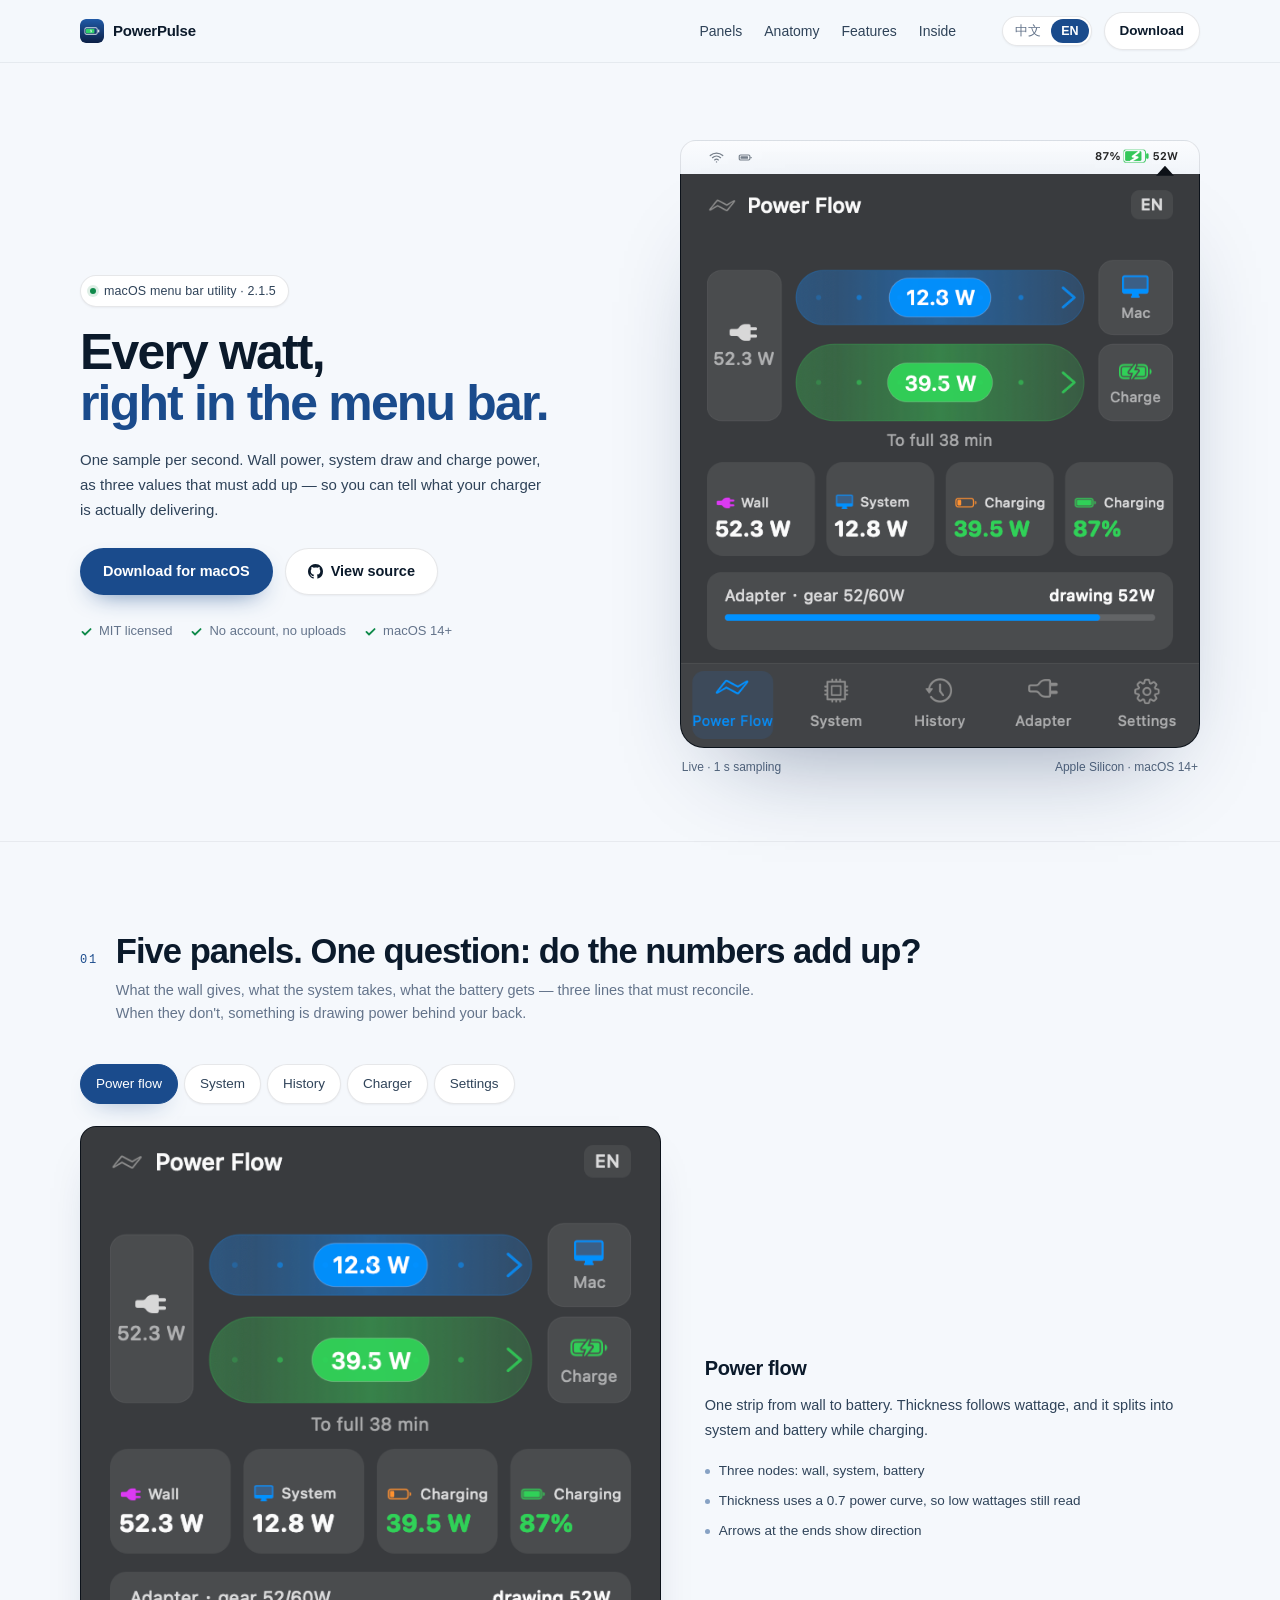
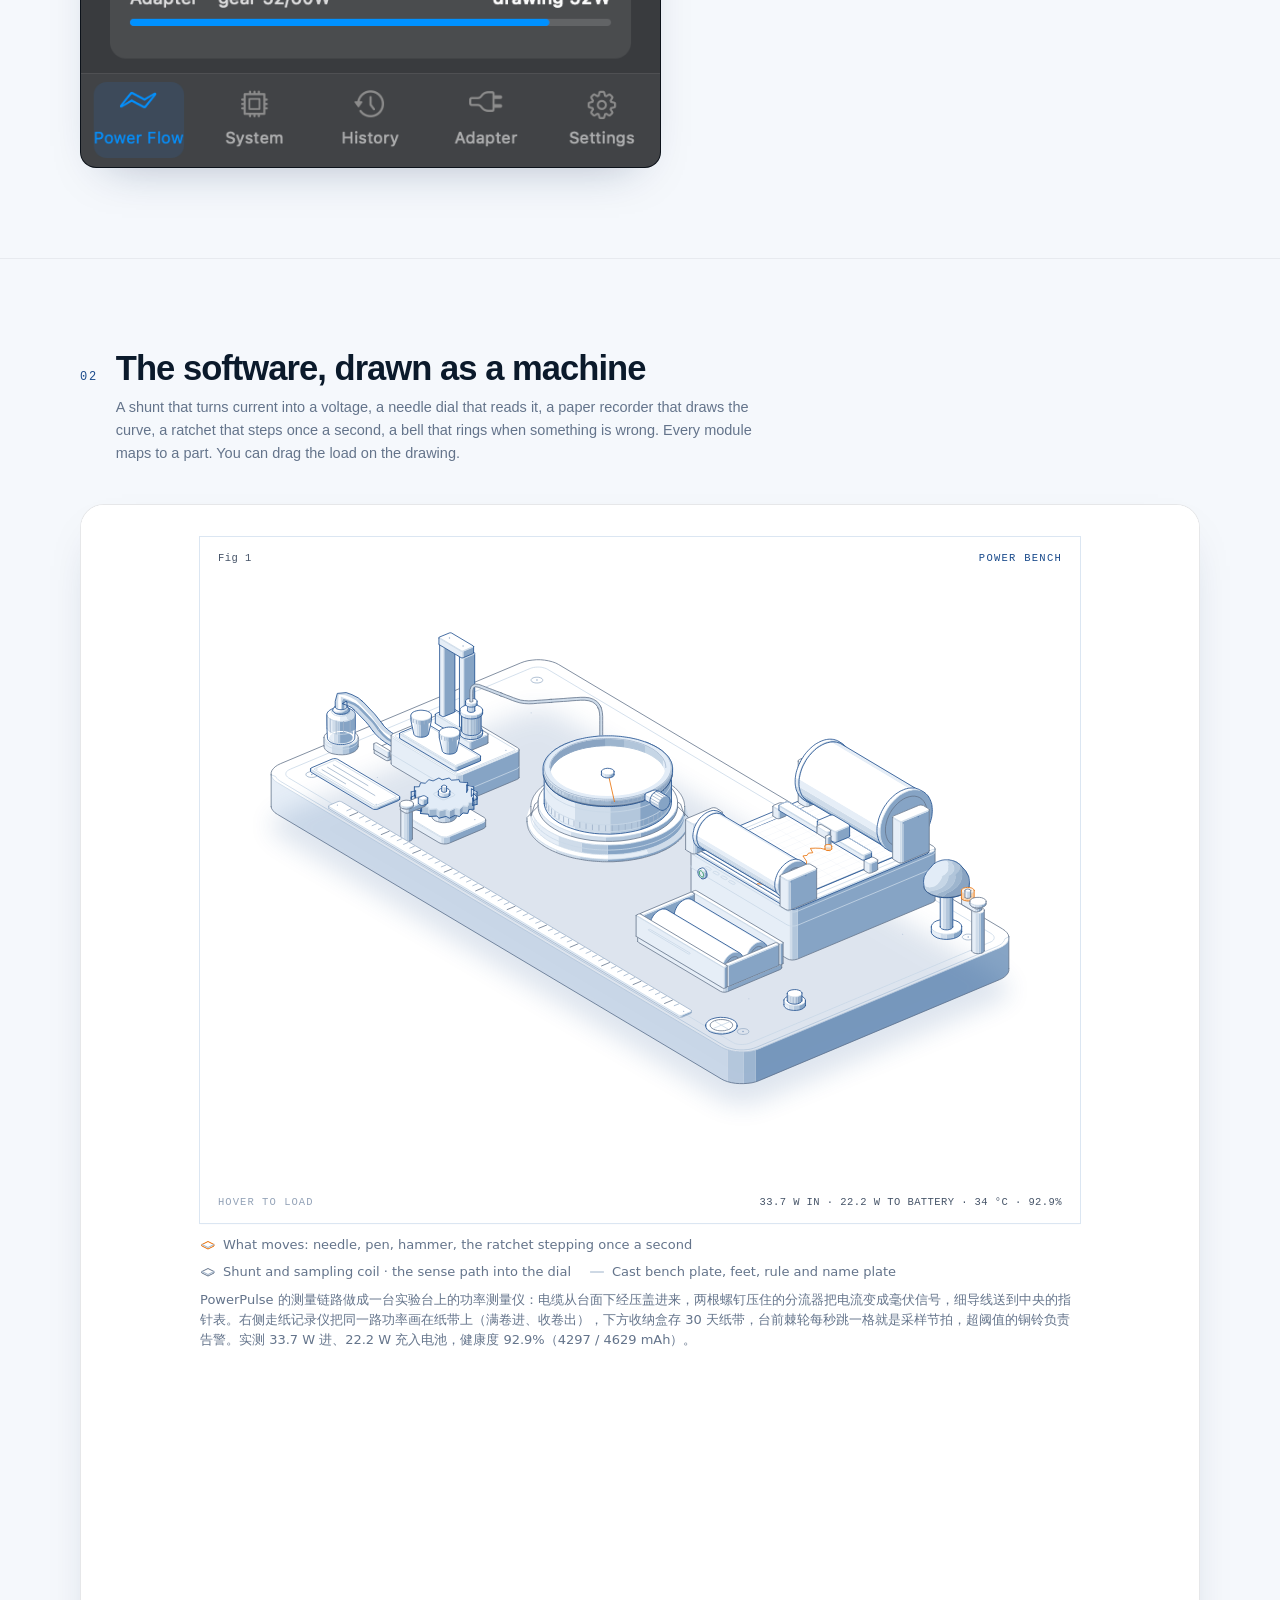
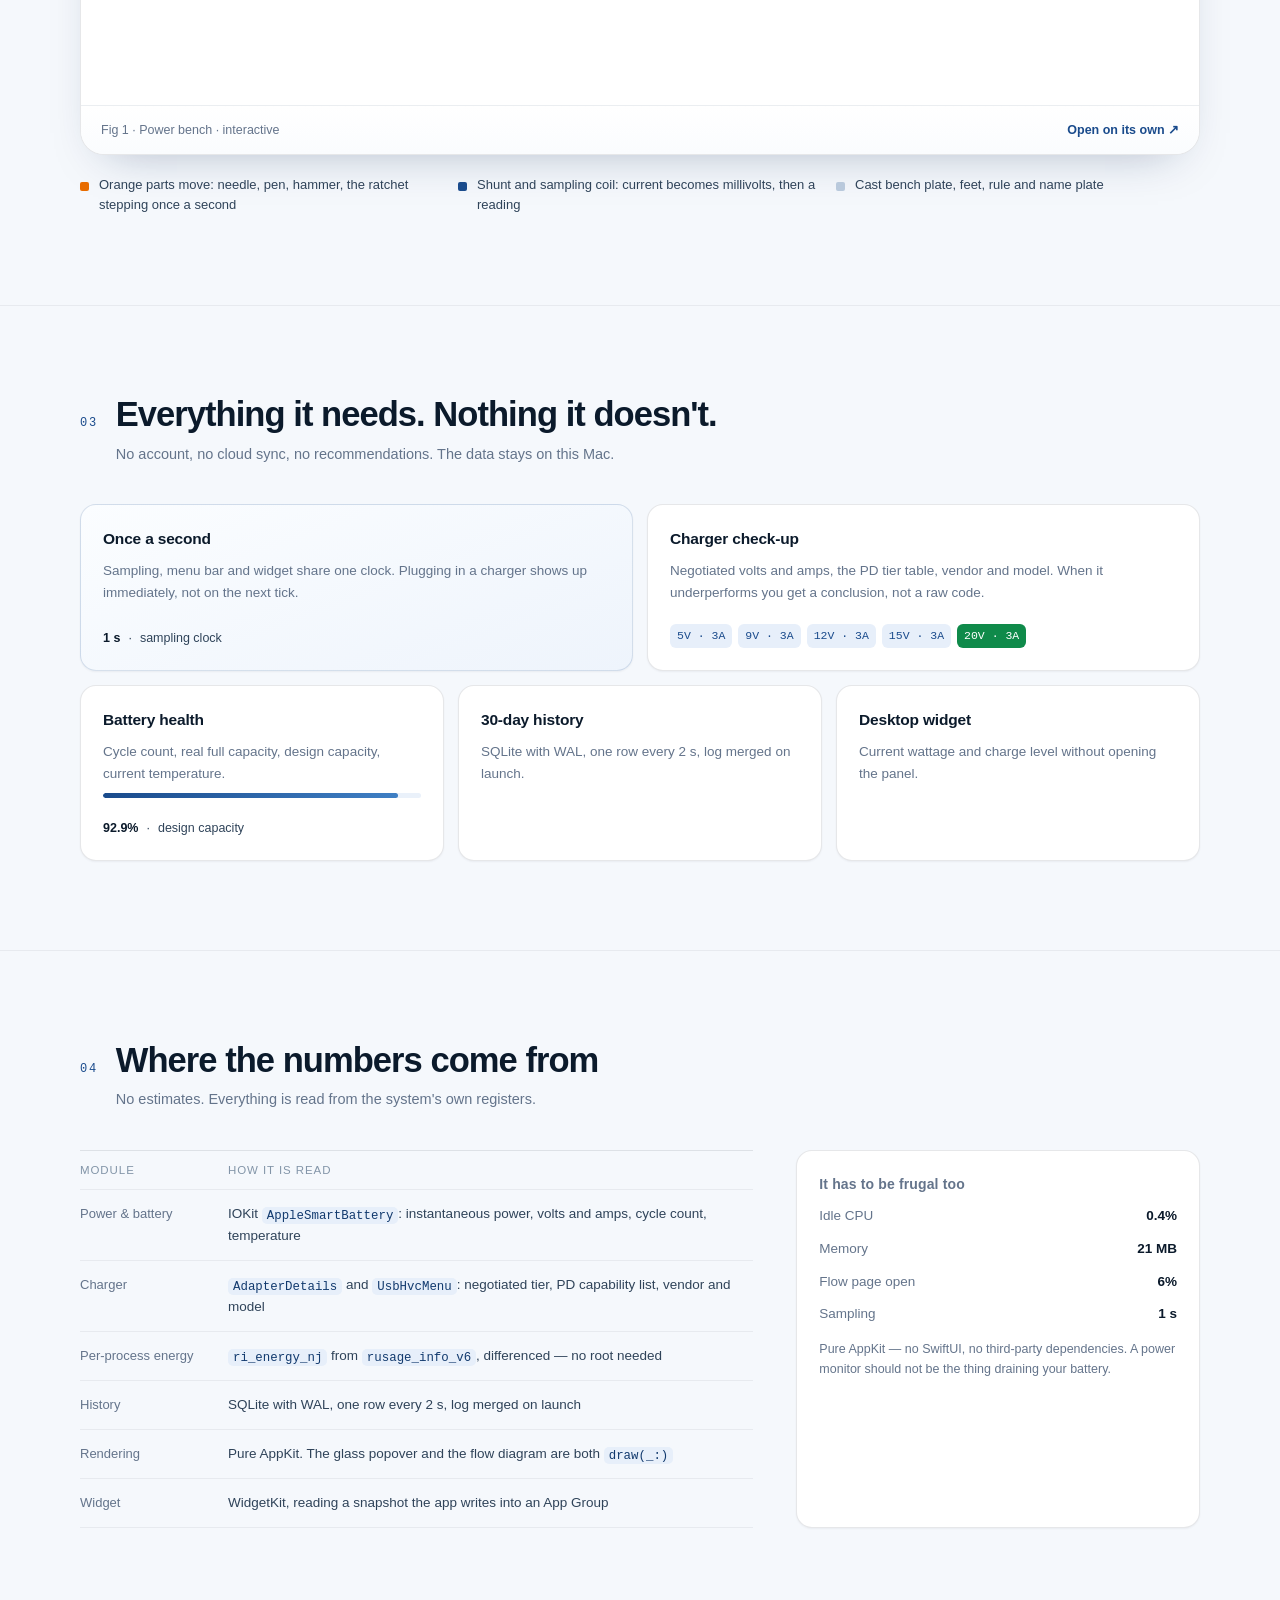
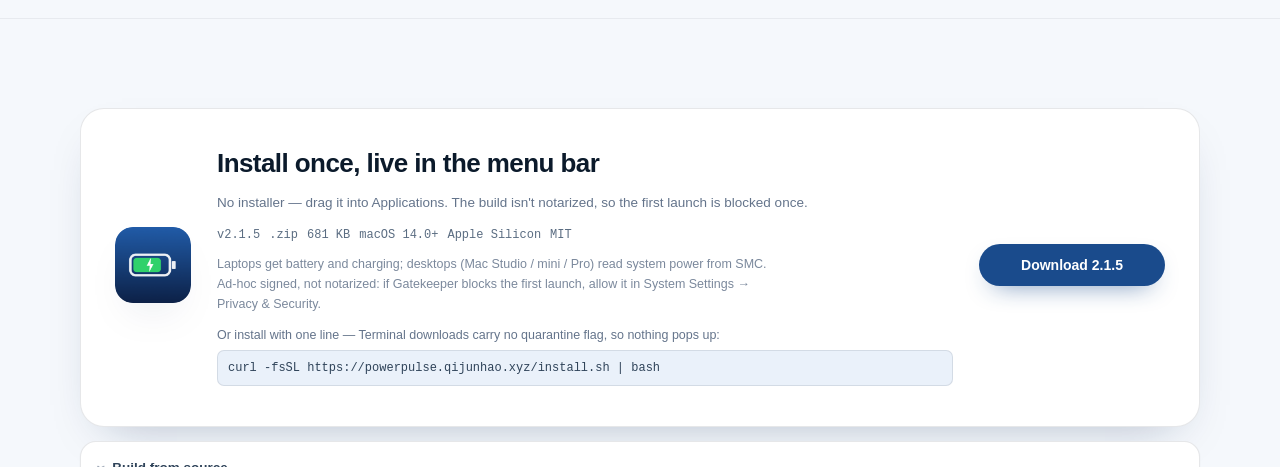
==== docs/en/index.html @ ae57d36d "fix(history): 累计充入把睡眠空档也积分了；曲线按真实时间放点 - currentSession/daily 的积分间隔没有上限：合盖一晚中间没采样，那几小时   照样按 40W 乘进去，" ====
<!DOCTYPE html>
<html lang="en">
<head>
<meta charset="utf-8">
<meta name="viewport" content="width=device-width,initial-scale=1">
<meta name="color-scheme" content="light">
<title>PowerPulse — macOS menu bar utility · 2.1.5</title>
<meta name="description" content="One sample per second. Wall power, system draw and charge power, as three values that must add up — so you can tell what your charger is actually delivering.">
<meta property="og:title" content="PowerPulse — macOS menu bar utility · 2.1.5">
<meta property="og:description" content="One sample per second. Wall power, system draw and charge power, as three values that must add up — so you can tell what your charger is actually delivering.">
<meta property="og:image" content="https://powerpulse.qijunhao.xyz/img/og.png">
<meta property="og:type" content="website">
<link rel="icon" href="../img/favicon.png" sizes="32x32">
<link rel="apple-touch-icon" href="../img/appicon.png">
<style>
*,*::before,*::after{box-sizing:border-box}
:root{
  --paper:#f5f8fc; --paper2:#eaf1fa; --surface:#fff;
  --ink:#0b1a2b; --ink2:#2f4359; --muted:#64748b;
  --blue:#1A4B8C; --blue-deep:#123a6e; --blue-soft:#e7effa;
  --orange:#E86C00; --green:#0f8a4a;
  --line:rgba(11,26,43,.10); --line-soft:rgba(11,26,43,.06);
  --shadow-s:0 1px 2px rgba(11,26,43,.05);
  --shadow-m:0 20px 46px -26px rgba(12,38,80,.34);
  --shadow-l:0 46px 96px -48px rgba(12,38,80,.46);
  --r-s:10px; --r-m:16px; --r-l:24px;
  --mono:ui-monospace,"SF Mono",SFMono-Regular,Menlo,monospace;
  --sans:-apple-system,BlinkMacSystemFont,"SF Pro Text","PingFang SC","Noto Sans SC","Helvetica Neue",Arial,sans-serif;
}
html{-webkit-text-size-adjust:100%}
body{
  margin:0;background:var(--paper);color:var(--ink);font-family:var(--sans);
  font-size:16px;line-height:1.6;-webkit-font-smoothing:antialiased;
  text-rendering:optimizeLegibility;
}
img{max-width:100%;display:block}
a{color:inherit;text-decoration:none}
::selection{background:#cfe0f5}
:focus-visible{outline:2px solid var(--blue);outline-offset:3px;border-radius:6px}
.skip{position:absolute;left:-9999px}
.skip:focus{left:18px;top:14px;z-index:90;background:#fff;padding:9px 15px;border-radius:var(--r-s);box-shadow:var(--shadow-m)}
.wrap{width:min(1120px,calc(100% - 44px));margin-inline:auto}

/* ---------- nav ---------- */
.nav{position:sticky;top:0;z-index:50;background:rgba(245,248,252,.82);
  backdrop-filter:saturate(180%) blur(14px);border-bottom:1px solid var(--line-soft)}
.nav-in{display:flex;align-items:center;gap:26px;height:62px}
.brand{display:flex;align-items:center;gap:9px;font-weight:650;letter-spacing:-.015em;font-size:15px}
.brand img{width:24px;height:24px;border-radius:6px}
.nav-links{display:flex;gap:22px;margin-left:auto;font-size:14px;color:var(--ink2)}
.nav-links a{position:relative;padding:4px 0;transition:color .16s ease}
.nav-links a:hover{color:var(--blue)}
.nav-links a::after{content:"";position:absolute;left:0;right:100%;bottom:0;height:1.5px;
  background:var(--blue);transition:right .22s cubic-bezier(.22,.7,.3,1)}
.nav-links a:hover::after{right:0}
.nav-actions{display:flex;align-items:center;gap:12px;margin-left:20px}
.lang{display:flex;align-items:center;border:1px solid var(--line);border-radius:999px;
  padding:2px;background:#fff;font-size:12.5px;box-shadow:var(--shadow-s)}
.lang a{padding:4px 10px;border-radius:999px;color:var(--muted);transition:.16s ease;line-height:1.3}
.lang a.on{background:var(--blue);color:#fff;font-weight:600}
.btn{display:inline-flex;align-items:center;gap:8px;border-radius:999px;font-weight:600;
  font-size:14px;padding:9px 18px;border:1px solid transparent;transition:transform .15s ease,box-shadow .18s ease,background .16s ease}
.btn:active{transform:translateY(1px)}
.btn-primary{background:var(--blue);color:#fff;box-shadow:0 10px 26px -14px rgba(26,75,140,.9)}
.btn-primary:hover{background:var(--blue-deep);box-shadow:0 16px 32px -16px rgba(26,75,140,.95)}
.btn-ghost{background:#fff;border-color:var(--line);color:var(--ink);box-shadow:var(--shadow-s)}
.btn-ghost:hover{border-color:rgba(26,75,140,.32);color:var(--blue)}

/* ---------- hero ---------- */
.hero{display:grid;grid-template-columns:minmax(0,1.04fr) minmax(0,1fr);
  gap:clamp(30px,4.6vw,64px);align-items:center;
  padding:clamp(44px,6vw,84px) 0 clamp(38px,5vw,66px)}
.eyebrow{display:inline-flex;align-items:center;gap:8px;font-size:12.5px;color:var(--ink2);
  background:#fff;border:1px solid var(--line);border-radius:999px;padding:5px 12px 5px 9px;
  box-shadow:var(--shadow-s);letter-spacing:.01em}
.dot{width:6px;height:6px;border-radius:50%;background:var(--green);box-shadow:0 0 0 3px rgba(15,138,74,.14)}
h1{margin:20px 0 0;font-size:clamp(38px,4.6vw,60px);line-height:1.02;letter-spacing:-.036em;
  font-weight:680;text-wrap:balance}
h1 em{font-style:normal;color:var(--blue)}
h1 .ln{display:block}
html[lang="zh-CN"] h1 .ln{white-space:nowrap}
html[lang=en] h1{font-size:clamp(32px,3.9vw,50px)}
.nav-dl{padding:7px 15px;font-size:13.5px}
.hero-sub{margin:18px 0 0;max-width:31em;color:var(--ink2);font-size:clamp(15px,1.15vw,16.5px);line-height:1.68}
.hero-cta{display:flex;gap:12px;margin-top:26px;flex-wrap:wrap}
.hero-cta .btn{padding:11px 22px;font-size:14.5px}
.chips{display:flex;gap:18px;margin-top:26px;flex-wrap:wrap;font-size:13px;color:var(--muted)}
.chips span{display:inline-flex;align-items:center;gap:6px}
.chips svg{width:13px;height:13px;color:var(--green);flex:none}

/* 右侧：菜单栏 + 弹窗 */
.visual{position:relative}
.menubar{display:flex;align-items:center;gap:14px;padding:0 14px;height:34px;
  background:linear-gradient(#fbfcfe,#f1f5fa);border:1px solid var(--line);
  border-radius:var(--r-m) var(--r-m) 0 0;border-bottom:0;color:rgba(11,26,43,.55);font-size:12.5px}
.menubar .apple{font-size:14px;color:rgba(11,26,43,.62)}
.menubar .spacer{margin-left:auto}
.menubar svg{width:15px;height:15px}
.menubar img{height:22px;width:auto}
.shot{position:relative;border:1px solid rgba(11,26,43,.16);border-top:0;border-radius:0 0 var(--r-l) var(--r-l);
  overflow:hidden;background:#0d1117;box-shadow:var(--shadow-l)}
.shot img{width:100%;height:auto}
.visual::after{content:"";position:absolute;top:26px;right:26px;width:18px;height:10px;
  background:#0d1117;clip-path:polygon(50% 0,100% 100%,0 100%);z-index:3;pointer-events:none}
.caption{margin:10px 2px 0;font-size:12px;color:#55677e;display:flex;justify-content:space-between}

/* ---------- section frame ---------- */
.sec{padding:clamp(52px,7vw,96px) 0;border-top:1px solid var(--line-soft)}
.sec-head{display:flex;align-items:baseline;gap:18px;margin-bottom:clamp(24px,3vw,40px)}
.num{font-family:var(--mono);font-size:12px;color:var(--blue);letter-spacing:.14em;padding-top:6px}
.sec-head h2{margin:0;font-size:clamp(25px,2.7vw,36px);line-height:1.14;letter-spacing:-.028em;
  font-weight:660;text-wrap:balance}
.sec-head p{margin:8px 0 0;color:var(--muted);font-size:14.5px;max-width:46em}

/* ---------- 面板切换（纯 CSS，无 JS） ---------- */
.tabs{position:relative}
.tabs input{position:absolute;opacity:0;pointer-events:none}
.tabs-bar{display:flex;gap:6px;flex-wrap:wrap;margin-bottom:22px}
.tabs-bar label{cursor:pointer;font-size:13.5px;color:var(--ink2);padding:8px 15px;border-radius:999px;
  border:1px solid var(--line);background:#fff;transition:.16s ease;user-select:none;box-shadow:var(--shadow-s)}
.tabs-bar label:hover{color:var(--blue);border-color:rgba(26,75,140,.3)}
.tab-p{display:none;grid-template-columns:minmax(0,1.08fr) minmax(0,.92fr);
  gap:clamp(24px,3.4vw,52px);align-items:center}
#p1:checked~.tabs-bar label[for=p1],#p2:checked~.tabs-bar label[for=p2],
#p3:checked~.tabs-bar label[for=p3],#p4:checked~.tabs-bar label[for=p4],
#p5:checked~.tabs-bar label[for=p5]{background:var(--blue);color:#fff;border-color:var(--blue);
  box-shadow:0 10px 24px -16px rgba(26,75,140,.9)}
#p1:checked~.tabs-body .tab-p[data-i="1"],#p2:checked~.tabs-body .tab-p[data-i="2"],
#p3:checked~.tabs-body .tab-p[data-i="3"],#p4:checked~.tabs-body .tab-p[data-i="4"],
#p5:checked~.tabs-body .tab-p[data-i="5"]{display:grid}
.tab-shot{margin:0;border-radius:var(--r-m);overflow:hidden;background:#0d1117;
  border:1px solid rgba(11,26,43,.14);box-shadow:var(--shadow-m)}
.tab-shot img{width:100%;height:auto}
.tab-copy h3{margin:0;font-size:20px;letter-spacing:-.02em;font-weight:640}
.tab-copy p{margin:9px 0 0;color:var(--ink2);font-size:14.5px;line-height:1.7}
.facts{list-style:none;margin:18px 0 0;padding:0;display:grid;gap:9px}
.facts li{display:flex;gap:9px;font-size:13.5px;color:var(--ink2);line-height:1.55}
.facts li::before{content:"";flex:none;width:5px;height:5px;margin-top:8px;border-radius:50%;background:var(--blue);opacity:.5}

/* ---------- 解剖图（嵌入） ---------- */
.anatomy{border:1px solid var(--line);border-radius:var(--r-l);background:#fff;
  box-shadow:var(--shadow-m);overflow:hidden}
.anatomy iframe{display:block;width:100%;height:880px;border:0;background:#fff}
.anatomy-foot{display:flex;justify-content:space-between;gap:20px;padding:14px 20px;
  border-top:1px solid var(--line-soft);font-size:12.5px;color:var(--muted);background:linear-gradient(#fff,#fafcfe)}
.anatomy-foot a{color:var(--blue);font-weight:600}
.keys{display:grid;grid-template-columns:repeat(3,minmax(0,1fr));gap:14px;margin-top:20px}
.key{display:flex;gap:10px;font-size:13px;color:var(--ink2);line-height:1.55}
.key i{flex:none;width:9px;height:9px;margin-top:7px;border-radius:2px}
.key i.k1{background:var(--orange)}
.key i.k2{background:var(--blue)}
.key i.k3{background:#b9c9dc}

/* ---------- bento ---------- */
.bento{display:grid;grid-template-columns:repeat(6,minmax(0,1fr));gap:14px}
.cell{background:#fff;border:1px solid var(--line);border-radius:var(--r-m);padding:22px;
  box-shadow:var(--shadow-s);display:flex;flex-direction:column;gap:8px}
.cell h3{margin:0;font-size:15.5px;font-weight:640;letter-spacing:-.012em}
.cell p{margin:0;color:var(--muted);font-size:13.5px;line-height:1.62}
.cell.w3{grid-column:span 3}
.cell.w2{grid-column:span 2}
.cell.tint{background:linear-gradient(160deg,#fbfdff,#eef4fc);border-color:rgba(26,75,140,.16)}
.pill-row{display:flex;gap:6px;flex-wrap:wrap;margin-top:auto;padding-top:12px}
.pill{font-family:var(--mono);font-size:11.5px;color:var(--blue);background:var(--blue-soft);
  border-radius:6px;padding:3px 7px}
.pill.now{background:var(--green);color:#fff}
.tick{display:flex;align-items:center;gap:8px;margin-top:auto;padding-top:12px;font-size:12.5px;color:var(--ink2)}
.tick b{font-weight:640;color:var(--ink)}
.bar{height:5px;border-radius:99px;background:var(--paper2);overflow:hidden;margin-top:auto}
.bar i{display:block;height:100%;width:92.9%;border-radius:99px;
  background:linear-gradient(90deg,var(--blue),#3f7fc4)}

/* ---------- 数据表 ---------- */
.specs{display:grid;grid-template-columns:minmax(0,1.25fr) minmax(0,.75fr);gap:clamp(24px,3.4vw,56px)}
.rows{margin:0;border-top:1px solid var(--line-soft)}
.rows div{display:grid;grid-template-columns:132px minmax(0,1fr);gap:16px;padding:13px 0;
  border-bottom:1px solid var(--line-soft);align-items:baseline}
.rows dt{margin:0;font-size:13px;color:var(--muted)}
.rows dd{margin:0;font-size:13.5px;color:var(--ink2);line-height:1.62}
code{font-family:var(--mono);font-size:.92em;background:var(--blue-soft);color:var(--blue-deep);
  padding:1.5px 5px;border-radius:5px}
.side{padding:22px;background:#fff;border:1px solid var(--line);border-radius:var(--r-m);box-shadow:var(--shadow-s)}
.side h3{margin:0 0 10px;font-size:14px;letter-spacing:.01em;color:var(--muted);font-weight:600}
.side dl{margin:0;display:grid;gap:11px}
.side dl div{display:flex;justify-content:space-between;gap:12px;font-size:13.5px}
.side dt{color:var(--muted)}
.side dd{margin:0;font-weight:620;font-variant-numeric:tabular-nums}
.side .note{margin:14px 0 0;font-size:12.5px;color:var(--muted);line-height:1.6}
.rows-wrap{border-top:1px solid var(--line)}
.rows-head{display:grid;grid-template-columns:132px minmax(0,1fr);gap:16px;padding:10px 0;
  font-size:11.5px;letter-spacing:.08em;text-transform:uppercase;color:#8395a8;
  border-bottom:1px solid var(--line-soft)}
.rows{border-top:0}
.build{margin-top:14px;background:#fff;border:1px solid var(--line);border-radius:var(--r-m);
  box-shadow:var(--shadow-s);overflow:hidden}
.build summary{cursor:pointer;padding:13px 18px;font-size:13.5px;font-weight:600;color:var(--ink2);
  list-style:none;display:flex;align-items:center;gap:8px}
.build summary::-webkit-details-marker{display:none}
.build summary::before{content:"›";font-size:16px;color:var(--muted);transition:transform .18s ease}
.build[open] summary::before{transform:rotate(90deg)}
.build summary:hover{color:var(--blue)}
.build pre{margin:0;border-radius:0;font-size:12px;padding:14px 18px}
pre{margin:14px 0 0;padding:14px 16px;background:#0d1522;color:#dbe7f5;border-radius:var(--r-s);
  overflow-x:auto;font-family:var(--mono);font-size:12px;line-height:1.75}
pre .u{color:#9fc2ea}
pre .c{color:#7f93ad}

/* ---------- 下载 ---------- */
.dl{display:grid;grid-template-columns:auto minmax(0,1fr) auto;gap:26px;align-items:center;
  padding:clamp(24px,3vw,34px) clamp(24px,3vw,34px) calc(clamp(24px,3vw,34px) + 6px);
  background:#fff;border:1px solid var(--line);border-radius:var(--r-l);
  box-shadow:var(--shadow-m)}
.dl img{width:76px;height:76px;border-radius:18px;box-shadow:var(--shadow-m)}
.dl h2{margin:0;font-size:clamp(20px,2.2vw,26px);letter-spacing:-.022em;font-weight:650}
.dl p{margin:7px 0 0;color:var(--muted);font-size:13.5px;line-height:1.6;max-width:44em}
.dl-note{margin-top:9px!important;font-size:12.5px!important;color:var(--muted);opacity:.85}
.dl-cmd{margin-top:11px;display:grid;gap:5px}
.dl-cmd span{font-size:12.5px;color:var(--muted)}
.dl-cmd code{font-family:ui-monospace,SFMono-Regular,Menlo,monospace;font-size:12px;line-height:1.55;
  color:var(--ink2);background:var(--paper2);border:1px solid var(--line);border-radius:7px;
  padding:8px 10px;overflow-wrap:anywhere;user-select:all}
.meta{display:flex;gap:9px;flex-wrap:wrap;margin-top:12px;font-size:12px;color:#5b6d82;font-family:var(--mono)}
.meta .sep{opacity:.45}
.dl-cta{min-width:0}
.dl-cta{display:flex;flex-direction:column;gap:9px;min-width:186px}
.dl-cta .btn{justify-content:center}

/* ---------- footer ---------- */
.foot{border-top:1px solid var(--line-soft);padding:26px 0 40px;color:var(--muted);font-size:12.5px}
.foot-in{display:flex;align-items:center;gap:16px;flex-wrap:wrap}
.foot-in .brand{font-size:13.5px;color:var(--ink2)}
.foot-links{display:flex;gap:18px;margin-left:auto}
.foot-links a:hover{color:var(--blue)}

/* ---------- 响应式 ---------- */
@media (max-width:900px){
  .hero{grid-template-columns:minmax(0,1fr);gap:34px;padding-top:36px}
  .tab-p{grid-template-columns:minmax(0,1fr);gap:20px}
  .specs{grid-template-columns:minmax(0,1fr)}
  .keys{grid-template-columns:minmax(0,1fr)}
  .cell.w3,.cell.w2{grid-column:span 6}
  .dl{grid-template-columns:auto minmax(0,1fr);gap:18px}
  .dl-cta{grid-column:1/-1;flex-direction:row}
  .dl-cta .btn{flex:1}
  .nav-links{display:none}
  .anatomy iframe{height:760px}
}
@media (max-width:560px){
  .wrap{width:calc(100% - 32px)}
  h1{font-size:clamp(32px,8.4vw,40px)}
  .hero-sub{font-size:15px}
  .tabs-bar{flex-wrap:nowrap;overflow-x:auto;padding-bottom:4px;-webkit-overflow-scrolling:touch;
    scrollbar-width:none;mask-image:linear-gradient(90deg,#000 88%,transparent)}
  .tabs-bar::-webkit-scrollbar{display:none}
  .tabs-bar label{flex:none}
  .rows div{grid-template-columns:minmax(0,1fr);gap:3px}
  .anatomy iframe{height:720px}
  .anatomy-foot{flex-direction:column;gap:6px}
  .dl{grid-template-columns:minmax(0,1fr);text-align:left}
  .dl img{width:60px;height:60px}
  .dl-cta{flex-direction:column}
}
@media (prefers-reduced-motion:reduce){*{animation:none!important;transition:none!important}}
@keyframes rise{from{transform:translateY(10px)}to{transform:none}}
.hero>*{animation:rise .7s cubic-bezier(.22,.7,.3,1) both}
.hero.visual-arm{animation-delay:.08s}
</style>
</head>
<body>
<a class="skip" href="#panels">Skip to content</a>

<nav class="nav"><div class="wrap nav-in">
  <a class="brand" href="../index.html"><img src="../img/appicon.png" alt="">PowerPulse</a>
  <div class="nav-links"><a href="#panels">Panels</a><a href="#anatomy">Anatomy</a><a href="#features">Features</a><a href="#specs">Inside</a></div>
  <div class="nav-actions">
    <div class="lang"><a class="" href="../index.html">中文</a><a class="on" href="../en/index.html">EN</a></div>
    <a class="btn btn-ghost nav-dl" href="https://github.com/777cola/PowerPulse/releases/latest">Download</a>
  </div>
</div></nav>

<header class="wrap hero">
  <div>
    <span class="eyebrow"><i class="dot"></i>macOS menu bar utility · 2.1.5</span>
    <h1><span class="ln">Every watt,</span><span class="ln"><em>right in the menu bar.</em></span></h1>
    <p class="hero-sub">One sample per second. Wall power, system draw and charge power, as three values that must add up — so you can tell what your charger is actually delivering.</p>
    <div class="hero-cta">
      <a class="btn btn-primary" href="https://github.com/777cola/PowerPulse/releases/latest">Download for macOS</a>
      <a class="btn btn-ghost" href="https://github.com/777cola/PowerPulse">
        <svg width="15" height="15" viewBox="0 0 16 16" fill="currentColor"><path d="M8 0C3.58 0 0 3.58 0 8c0 3.54 2.29 6.53 5.47 7.59.4.07.55-.17.55-.38 0-.19-.01-.82-.01-1.49-2.01.37-2.53-.49-2.69-.94-.09-.23-.48-.94-.82-1.13-.28-.15-.68-.52-.01-.53.63-.01 1.08.58 1.23.82.72 1.21 1.87.87 2.33.66.07-.52.28-.87.51-1.07-1.78-.2-3.64-.89-3.64-3.95 0-.87.31-1.59.82-2.15-.08-.2-.36-1.02.08-2.12 0 0 .67-.21 2.2.82a7.4 7.4 0 0 1 2-.27c.68 0 1.36.09 2 .27 1.53-1.04 2.2-.82 2.2-.82.44 1.1.16 1.92.08 2.12.51.56.82 1.27.82 2.15 0 3.07-1.87 3.75-3.65 3.95.29.25.54.73.54 1.48 0 1.07-.01 1.93-.01 2.2 0 .21.15.46.55.38A8.01 8.01 0 0 0 16 8c0-4.42-3.58-8-8-8Z"/></svg>
        View source</a>
    </div>
    <div class="chips"><span><svg viewBox="0 0 16 16" fill="none" stroke="currentColor" stroke-width="2.2" stroke-linecap="round" stroke-linejoin="round"><path d="M3 8.5l3.2 3.2L13 5"/></svg>MIT licensed</span><span><svg viewBox="0 0 16 16" fill="none" stroke="currentColor" stroke-width="2.2" stroke-linecap="round" stroke-linejoin="round"><path d="M3 8.5l3.2 3.2L13 5"/></svg>No account, no uploads</span><span><svg viewBox="0 0 16 16" fill="none" stroke="currentColor" stroke-width="2.2" stroke-linecap="round" stroke-linejoin="round"><path d="M3 8.5l3.2 3.2L13 5"/></svg>macOS 14+</span></div>
  </div>
  <div class="visual">
    <div class="menubar">
      <span class="apple"></span>
      <svg viewBox="0 0 24 24" fill="none" stroke="currentColor" stroke-width="2" stroke-linecap="round"><path d="M2 8.8a15 15 0 0 1 20 0"/><path d="M5.5 12.3a10 10 0 0 1 13 0"/><path d="M9 15.8a5 5 0 0 1 6 0"/><circle cx="12" cy="19" r="1.1" fill="currentColor" stroke="none"/></svg>
      <svg viewBox="0 0 24 24" fill="none" stroke="currentColor" stroke-width="1.8"><rect x="2" y="8" width="17" height="8" rx="2"/><path d="M21 11v2"/><rect x="4" y="10" width="12" height="4" rx="1" fill="currentColor" stroke="none"/></svg>
      <span class="spacer"></span>
      <img src="../img/statusitem.png" alt="PowerPulse menu bar item">
    </div>
    <div class="shot"><img src="../img/panel-flow-en.png" alt="PowerPulse power flow panel" width="640" height="932"></div>
    <div class="caption"><span>Live · 1 s sampling</span><span>Apple Silicon · macOS 14+</span></div>
  </div>
</header>

<main>
<section class="sec" id="panels"><div class="wrap">
  <div class="sec-head"><span class="num">01</span><div><h2>Five panels. One question: do the numbers add up?</h2><p>What the wall gives, what the system takes, what the battery gets — three lines that must reconcile. When they don't, something is drawing power behind your back.</p></div></div>
  <div class="tabs"><input type="radio" name="panel" id="p1" checked><input type="radio" name="panel" id="p2"><input type="radio" name="panel" id="p3"><input type="radio" name="panel" id="p4"><input type="radio" name="panel" id="p5">
    <div class="tabs-bar"><label for="p1">Power flow</label><label for="p2">System</label><label for="p3">History</label><label for="p4">Charger</label><label for="p5">Settings</label></div>
    <div class="tabs-body">
        <article class="tab-p" data-i="1">
          <figure class="tab-shot"><img src="../img/panel-flow-en.png" width="640" height="932"
            alt="Power flow" loading="eager"></figure>
          <div class="tab-copy">
            <h3>Power flow</h3>
            <p>One strip from wall to battery. Thickness follows wattage, and it splits into system and battery while charging.</p>
            <ul class="facts"><li>Three nodes: wall, system, battery</li><li>Thickness uses a 0.7 power curve, so low wattages still read</li><li>Arrows at the ends show direction</li></ul>
          </div>
        </article>
        <article class="tab-p" data-i="2">
          <figure class="tab-shot"><img src="../img/panel-monitor-en.png" width="640" height="932"
            alt="System" loading="lazy"></figure>
          <div class="tab-copy">
            <h3>System</h3>
            <p>CPU, GPU and memory load, plus a process list ranked by energy.</p>
            <ul class="facts"><li>Live curves for CPU, GPU and memory</li><li>Process ranking reads rusage_info_v6 — no root</li><li>Energy shown in watts, by differencing</li></ul>
          </div>
        </article>
        <article class="tab-p" data-i="3">
          <figure class="tab-shot"><img src="../img/panel-history-en.png" width="640" height="932"
            alt="History" loading="lazy"></figure>
          <div class="tab-copy">
            <h3>History</h3>
            <p>How many Wh went in last time, how much each day this week, one CSV export.</p>
            <ul class="facts"><li>SQLite on disk, survives midnight</li><li>The last session is kept after the cable is pulled</li><li>A failed export says why — it never fakes success</li></ul>
          </div>
        </article>
        <article class="tab-p" data-i="4">
          <figure class="tab-shot"><img src="../img/panel-adapter-en.png" width="640" height="932"
            alt="Charger" loading="lazy"></figure>
          <div class="tab-copy">
            <h3>Charger</h3>
            <p>Negotiated volts and amps, which PD tiers it offers, and why it isn't running full.</p>
            <ul class="facts"><li>Vendor and model (not every charger reports them)</li><li>The PD table marks the tier in use</li><li>When it underperforms you get a reason: trickle, thermal, or cable</li></ul>
          </div>
        </article>
        <article class="tab-p" data-i="5">
          <figure class="tab-shot"><img src="../img/panel-settings-en.png" width="640" height="932"
            alt="Settings" loading="lazy"></figure>
          <div class="tab-copy">
            <h3>Settings</h3>
            <p>Sample interval, history retention, alert thresholds, menu bar content and language.</p>
            <ul class="facts"><li>Menu bar can show icon, percentage and wattage</li><li>Four alert types: low, full, hot, slow</li><li>简体 / 繁體 / English</li></ul>
          </div>
        </article></div>
  </div>
</div></section>

<section class="sec" id="anatomy"><div class="wrap">
  <div class="sec-head"><span class="num">02</span><div><h2>The software, drawn as a machine</h2><p>A shunt that turns current into a voltage, a needle dial that reads it, a paper recorder that draws the curve, a ratchet that steps once a second, a bell that rings when something is wrong. Every module maps to a part. You can drag the load on the drawing.</p></div></div>
  <div class="anatomy">
    <iframe id="pb" src="../assets/powerbench.html?embed=1" title="PowerPulse anatomy" loading="lazy" height="880" scrolling="no"></iframe>
    <div class="anatomy-foot"><span>Fig 1 · Power bench · interactive</span><a href="../assets/powerbench.html">Open on its own ↗</a></div>
  </div>
  <div class="keys"><div class="key"><i class="k1"></i><span>Orange parts move: needle, pen, hammer, the ratchet stepping once a second</span></div><div class="key"><i class="k2"></i><span>Shunt and sampling coil: current becomes millivolts, then a reading</span></div><div class="key"><i class="k3"></i><span>Cast bench plate, feet, rule and name plate</span></div></div>
</div></section>

<section class="sec" id="features"><div class="wrap">
  <div class="sec-head"><span class="num">03</span><div><h2>Everything it needs. Nothing it doesn't.</h2><p>No account, no cloud sync, no recommendations. The data stays on this Mac.</p></div></div>
  <div class="bento"><div class="cell w3 tint"><h3>Once a second</h3><p>Sampling, menu bar and widget share one clock. Plugging in a charger shows up immediately, not on the next tick.</p><div class="tick"><b>1 s</b><span>·</span><span>sampling clock</span></div></div><div class="cell w3"><h3>Charger check-up</h3><p>Negotiated volts and amps, the PD tier table, vendor and model. When it underperforms you get a conclusion, not a raw code.</p><div class="pill-row"><span class="pill">5V · 3A</span><span class="pill">9V · 3A</span><span class="pill">12V · 3A</span><span class="pill">15V · 3A</span><span class="pill now">20V · 3A</span></div></div><div class="cell w2"><h3>Battery health</h3><p>Cycle count, real full capacity, design capacity, current temperature.</p><div class="bar"><i></i></div><div class="tick"><b>92.9%</b><span>·</span><span>design capacity</span></div></div><div class="cell w2"><h3>30-day history</h3><p>SQLite with WAL, one row every 2 s, log merged on launch.</p></div><div class="cell w2"><h3>Desktop widget</h3><p>Current wattage and charge level without opening the panel.</p></div></div>
</div></section>

<section class="sec" id="specs"><div class="wrap">
  <div class="sec-head"><span class="num">04</span><div><h2>Where the numbers come from</h2><p>No estimates. Everything is read from the system's own registers.</p></div></div>
  <div class="specs">
    <div class="rows-wrap"><div class="rows-head"><span>Module</span><span>How it is read</span></div><dl class="rows"><div><dt>Power & battery</dt><dd>IOKit <code>AppleSmartBattery</code>: instantaneous power, volts and amps, cycle count, temperature</dd></div><div><dt>Charger</dt><dd><code>AdapterDetails</code> and <code>UsbHvcMenu</code>: negotiated tier, PD capability list, vendor and model</dd></div><div><dt>Per-process energy</dt><dd><code>ri_energy_nj</code> from <code>rusage_info_v6</code>, differenced — no root needed</dd></div><div><dt>History</dt><dd>SQLite with WAL, one row every 2 s, log merged on launch</dd></div><div><dt>Rendering</dt><dd>Pure AppKit. The glass popover and the flow diagram are both <code>draw(_:)</code></dd></div><div><dt>Widget</dt><dd>WidgetKit, reading a snapshot the app writes into an App Group</dd></div></dl></div>
    <div class="side">
      <h3>It has to be frugal too</h3>
      <dl><div><dt>Idle CPU</dt><dd>0.4%</dd></div><div><dt>Memory</dt><dd>21 MB</dd></div><div><dt>Flow page open</dt><dd>6%</dd></div><div><dt>Sampling</dt><dd>1 s</dd></div></dl>
      <p class="note">Pure AppKit — no SwiftUI, no third-party dependencies. A power monitor should not be the thing draining your battery.</p>
    </div>
  </div>
</div></section>

<section class="sec" id="download"><div class="wrap">
  <div class="dl">
    <img src="../img/appicon.png" alt="PowerPulse icon">
    <div><h2>Install once, live in the menu bar</h2><p>No installer — drag it into Applications. The build isn't notarized, so the first launch is blocked once.</p><div class="meta"><span>v2.1.5</span><span>.zip</span><span>681 KB</span><span>macOS 14.0+</span><span>Apple Silicon</span><span>MIT</span></div><p class="dl-note">Laptops get battery and charging; desktops (Mac Studio / mini / Pro) read system power from SMC.<br>Ad-hoc signed, not notarized: if Gatekeeper blocks the first launch, allow it in System Settings → Privacy & Security.</p>
      <div class="dl-cmd"><span>Or install with one line — Terminal downloads carry no quarantine flag, so nothing pops up:</span><code>curl -fsSL https://powerpulse.qijunhao.xyz/install.sh | bash</code></div></div>
    <div class="dl-cta">
      <a class="btn btn-primary" href="https://github.com/777cola/PowerPulse/releases/latest">Download 2.1.5</a>
    </div>
  </div>
  <details class="build" id="build" open>
    <summary>Build from source</summary>
    <pre><span class="c"># needs macOS 14+ and the command line tools</span>
git clone https://github.com/777cola/PowerPulse.git
cd PowerPulse &amp;&amp; ./build_app.sh
<span class="c"># produces PowerPulse.app and the widget</span></pre>
  </details>
</div></section>
</main>

<footer class="foot"><div class="wrap foot-in">
  <a class="brand" href="../index.html"><img src="../img/appicon.png" alt="">PowerPulse</a>
  <span>© 2026 AutumnPants · PowerPulse</span>
  <div class="foot-links"><a href="https://github.com/777cola/PowerPulse">GitHub</a><a href="https://github.com/777cola/PowerPulse/issues">Issues</a><a href="https://github.com/777cola/PowerPulse/blob/main/LICENSE">MIT</a></div>
</div></footer>

<script>
(function(){
  var f=document.getElementById('pb');
  addEventListener('message',function(e){
    if(!e.data||e.data.type!=='pb-height')return;
    var h=Math.max(420,Math.min(1200,Math.round(e.data.h)+2));
    if(Math.abs(f.getBoundingClientRect().height-h)>3)f.style.height=h+'px';
  });
})();
</script>
</body>
</html>
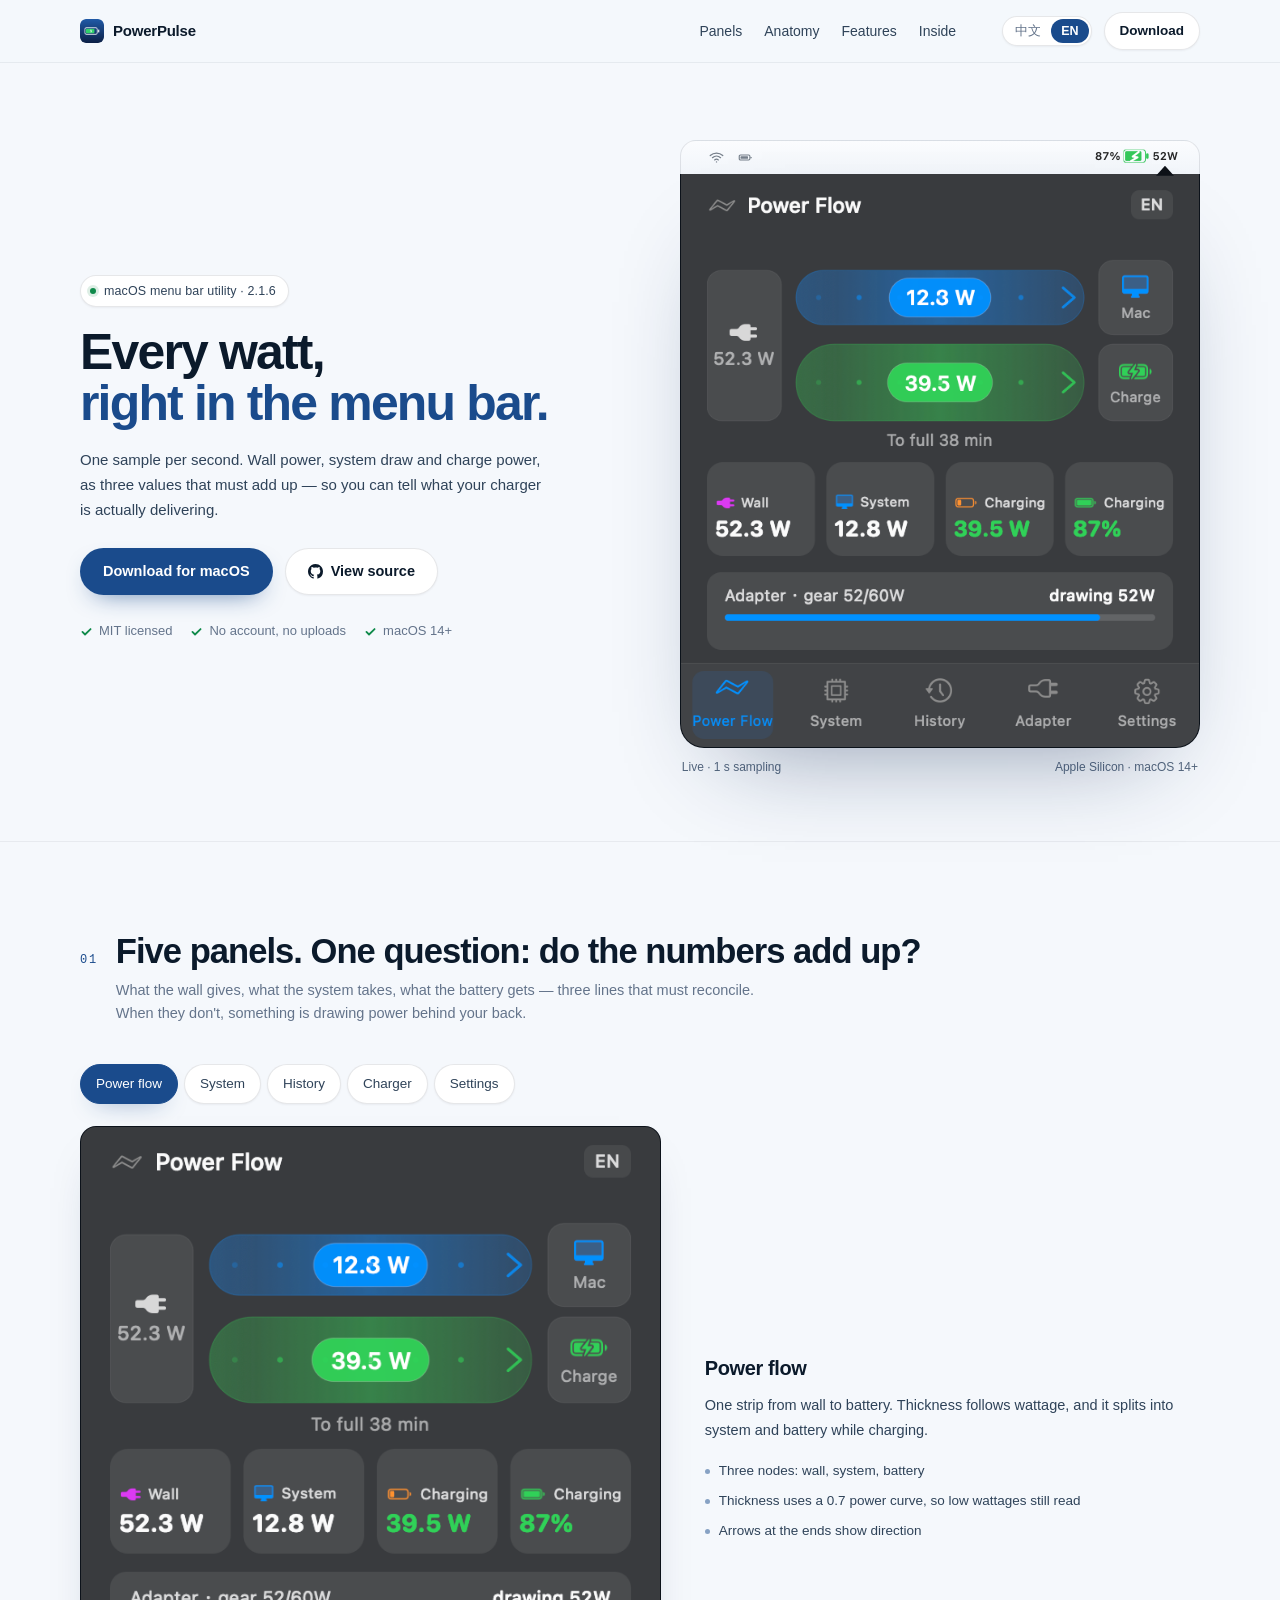
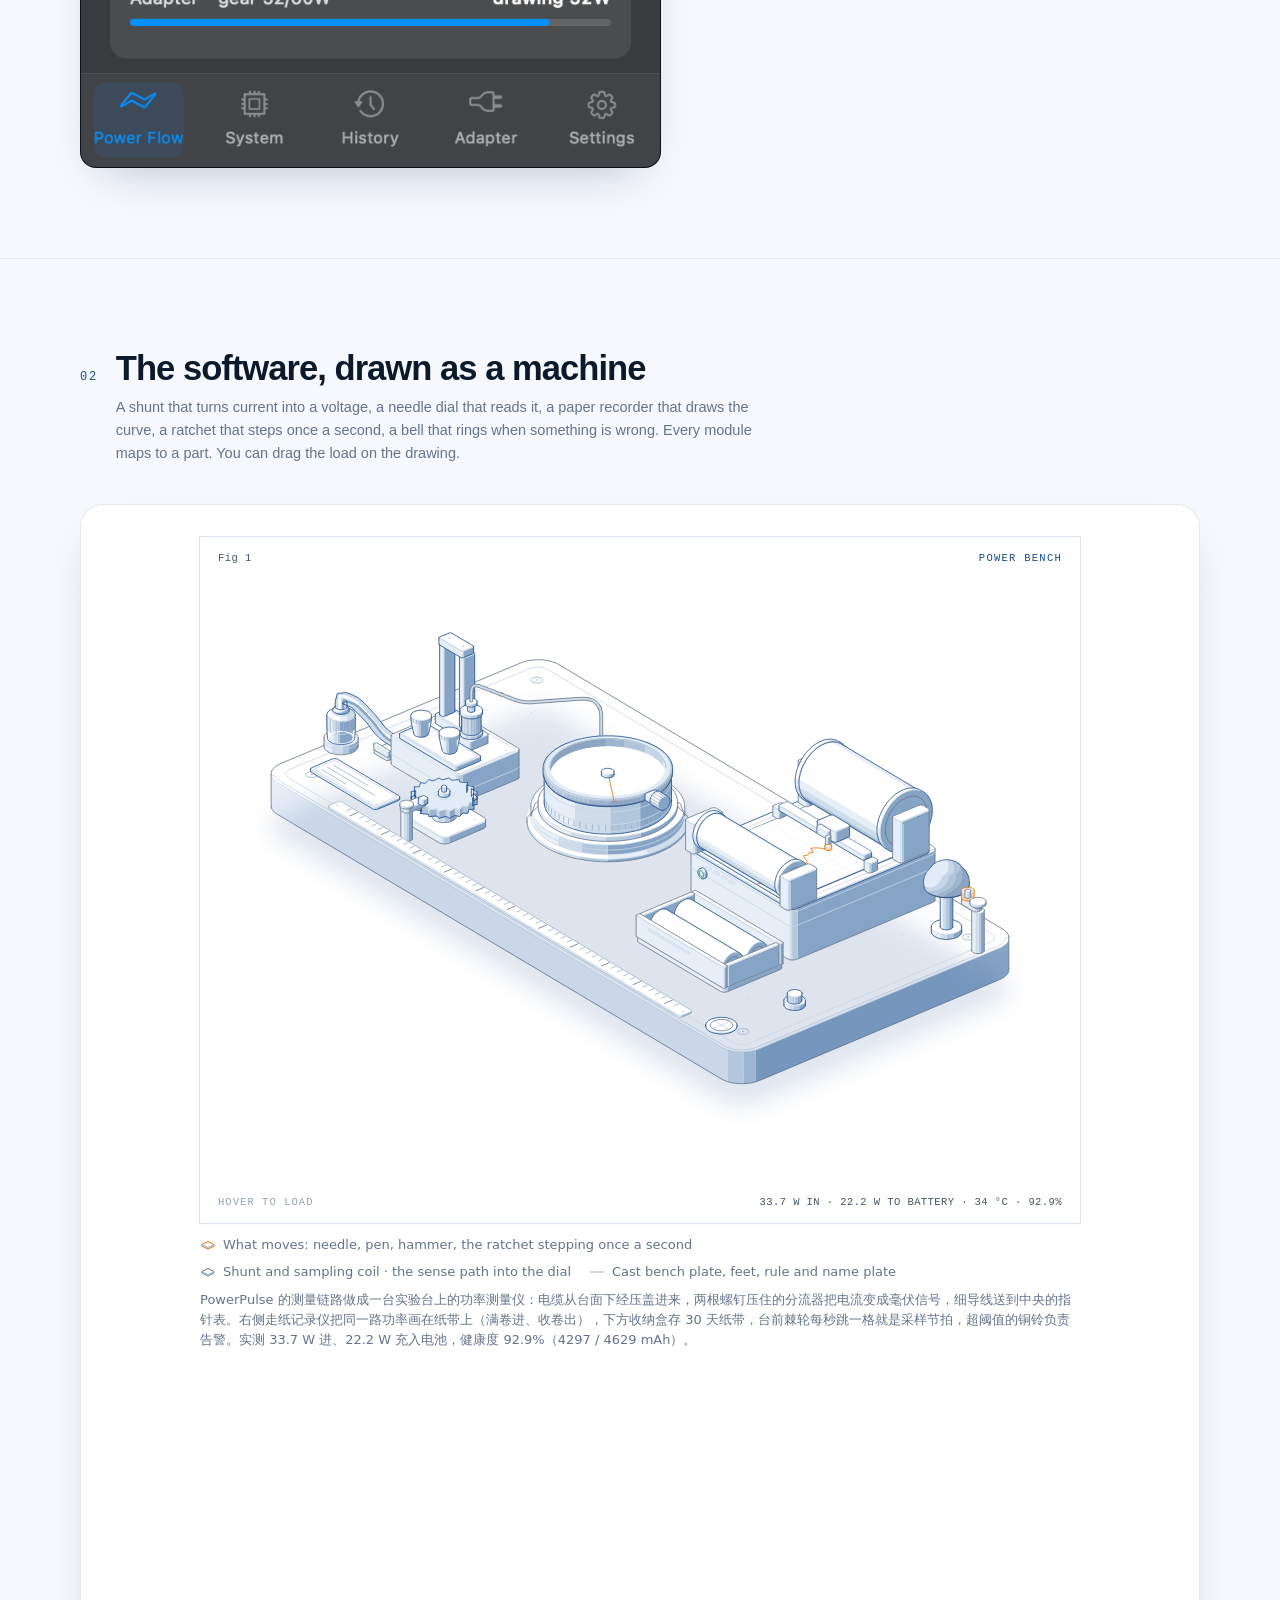
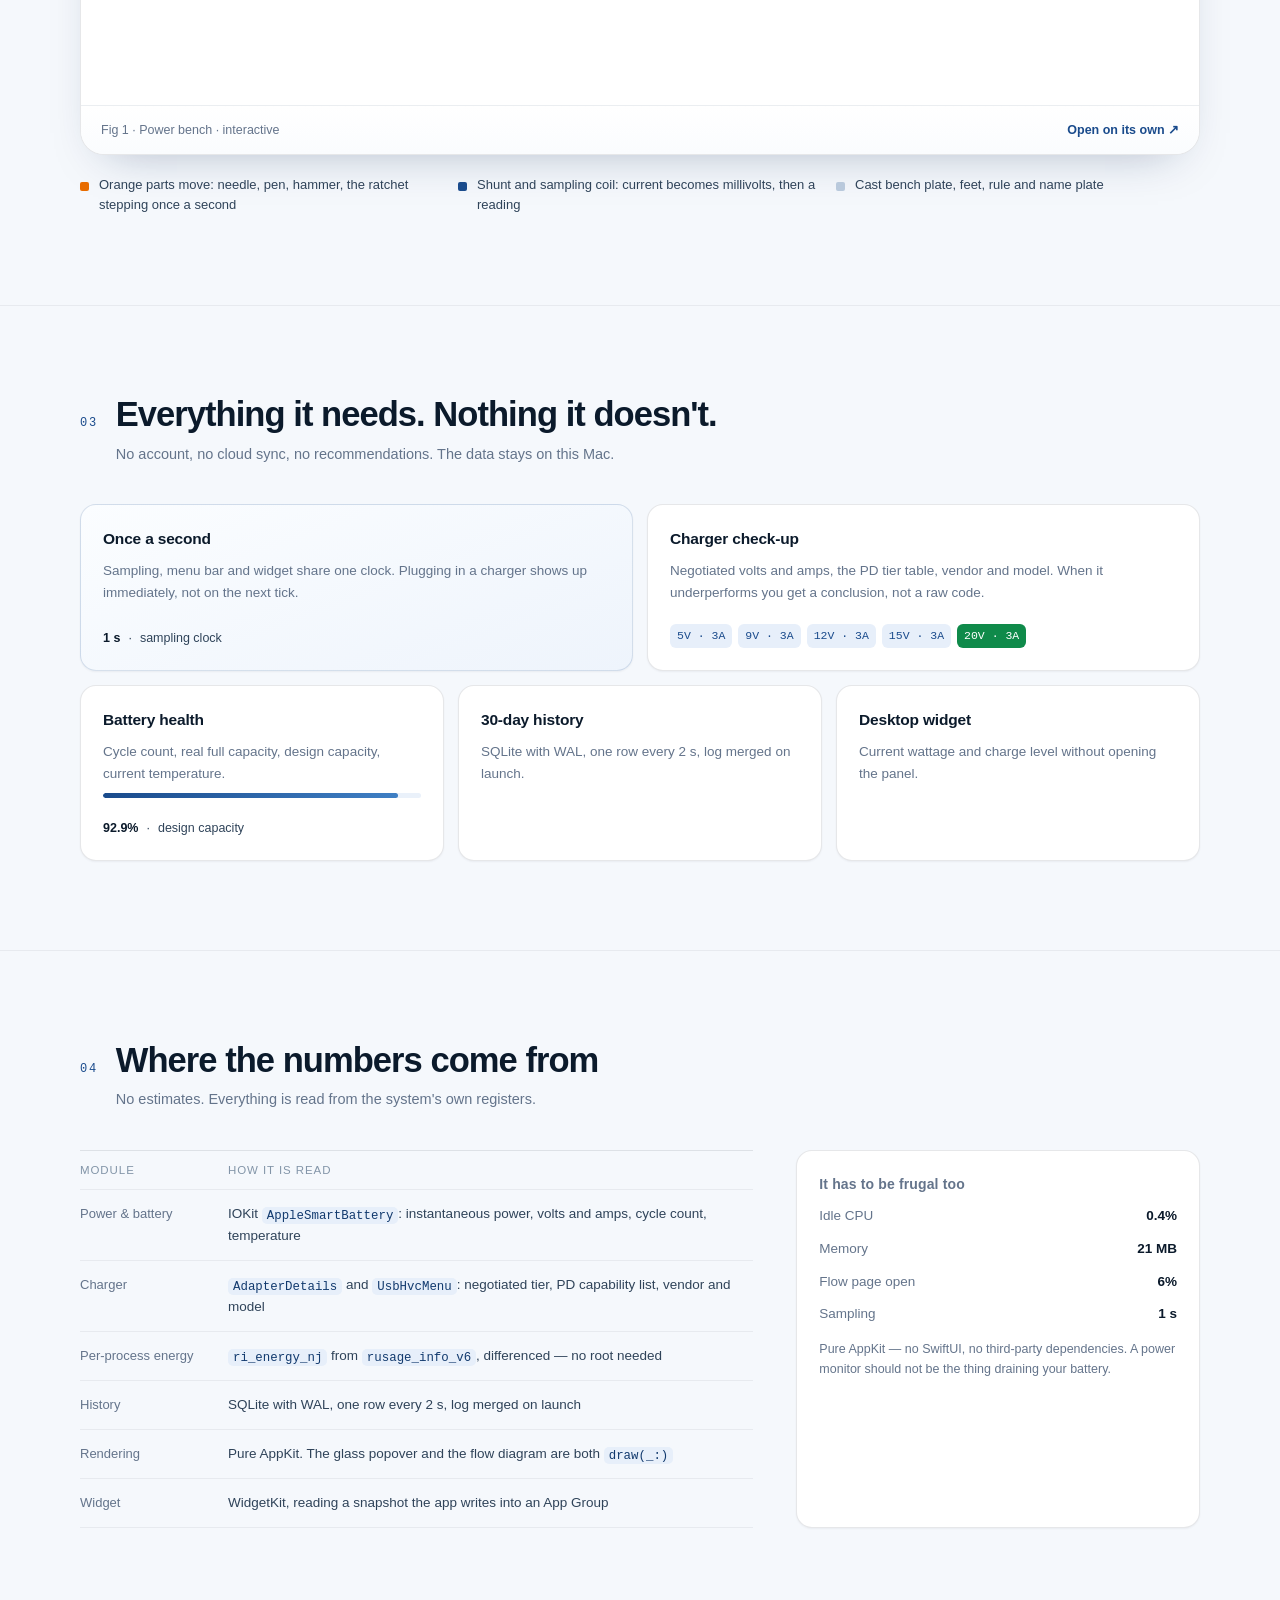
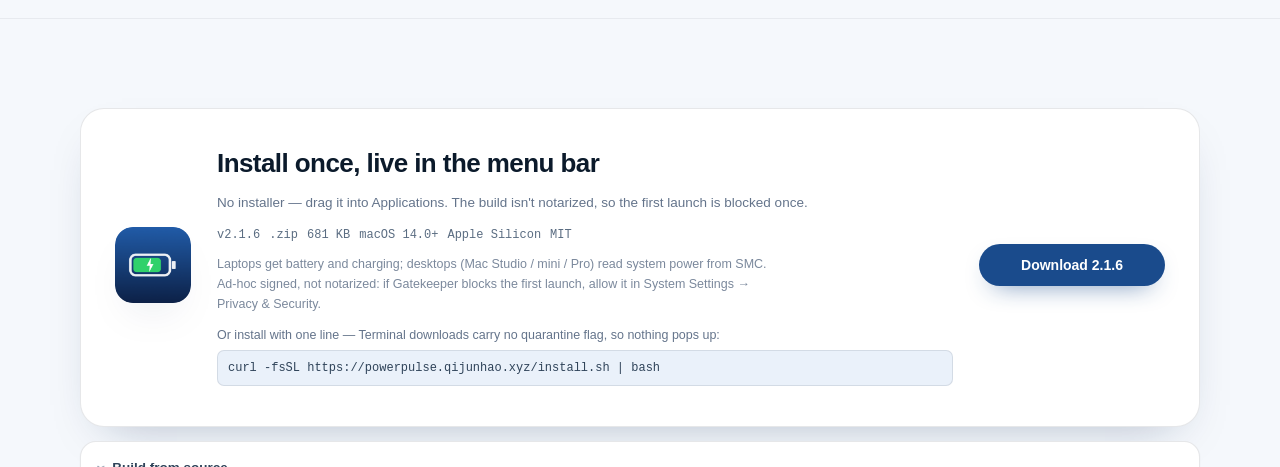
==== commit 75397741: "feat(desktop): 没有电池就不显示'充电历史''充电器'两个空页 台式机永远看不到电池数据，这两个 tab 一直是空的。tab 栏改成按 hasBattery 决定： 笔记本 5 个，台式" ====
--- a/docs/en/index.html
+++ b/docs/en/index.html
@@ -4,9 +4,9 @@
 <meta charset="utf-8">
 <meta name="viewport" content="width=device-width,initial-scale=1">
 <meta name="color-scheme" content="light">
-<title>PowerPulse — macOS menu bar utility · 2.1.5</title>
+<title>PowerPulse — macOS menu bar utility · 2.1.6</title>
 <meta name="description" content="One sample per second. Wall power, system draw and charge power, as three values that must add up — so you can tell what your charger is actually delivering.">
-<meta property="og:title" content="PowerPulse — macOS menu bar utility · 2.1.5">
+<meta property="og:title" content="PowerPulse — macOS menu bar utility · 2.1.6">
 <meta property="og:description" content="One sample per second. Wall power, system draw and charge power, as three values that must add up — so you can tell what your charger is actually delivering.">
 <meta property="og:image" content="https://powerpulse.qijunhao.xyz/img/og.png">
 <meta property="og:type" content="website">
@@ -280,7 +280,7 @@
 
 <header class="wrap hero">
   <div>
-    <span class="eyebrow"><i class="dot"></i>macOS menu bar utility · 2.1.5</span>
+    <span class="eyebrow"><i class="dot"></i>macOS menu bar utility · 2.1.6</span>
     <h1><span class="ln">Every watt,</span><span class="ln"><em>right in the menu bar.</em></span></h1>
     <p class="hero-sub">One sample per second. Wall power, system draw and charge power, as three values that must add up — so you can tell what your charger is actually delivering.</p>
     <div class="hero-cta">
@@ -387,10 +387,10 @@
 <section class="sec" id="download"><div class="wrap">
   <div class="dl">
     <img src="../img/appicon.png" alt="PowerPulse icon">
-    <div><h2>Install once, live in the menu bar</h2><p>No installer — drag it into Applications. The build isn't notarized, so the first launch is blocked once.</p><div class="meta"><span>v2.1.5</span><span>.zip</span><span>681 KB</span><span>macOS 14.0+</span><span>Apple Silicon</span><span>MIT</span></div><p class="dl-note">Laptops get battery and charging; desktops (Mac Studio / mini / Pro) read system power from SMC.<br>Ad-hoc signed, not notarized: if Gatekeeper blocks the first launch, allow it in System Settings → Privacy & Security.</p>
+    <div><h2>Install once, live in the menu bar</h2><p>No installer — drag it into Applications. The build isn't notarized, so the first launch is blocked once.</p><div class="meta"><span>v2.1.6</span><span>.zip</span><span>681 KB</span><span>macOS 14.0+</span><span>Apple Silicon</span><span>MIT</span></div><p class="dl-note">Laptops get battery and charging; desktops (Mac Studio / mini / Pro) read system power from SMC.<br>Ad-hoc signed, not notarized: if Gatekeeper blocks the first launch, allow it in System Settings → Privacy & Security.</p>
       <div class="dl-cmd"><span>Or install with one line — Terminal downloads carry no quarantine flag, so nothing pops up:</span><code>curl -fsSL https://powerpulse.qijunhao.xyz/install.sh | bash</code></div></div>
     <div class="dl-cta">
-      <a class="btn btn-primary" href="https://github.com/777cola/PowerPulse/releases/latest">Download 2.1.5</a>
+      <a class="btn btn-primary" href="https://github.com/777cola/PowerPulse/releases/latest">Download 2.1.6</a>
     </div>
   </div>
   <details class="build" id="build" open>
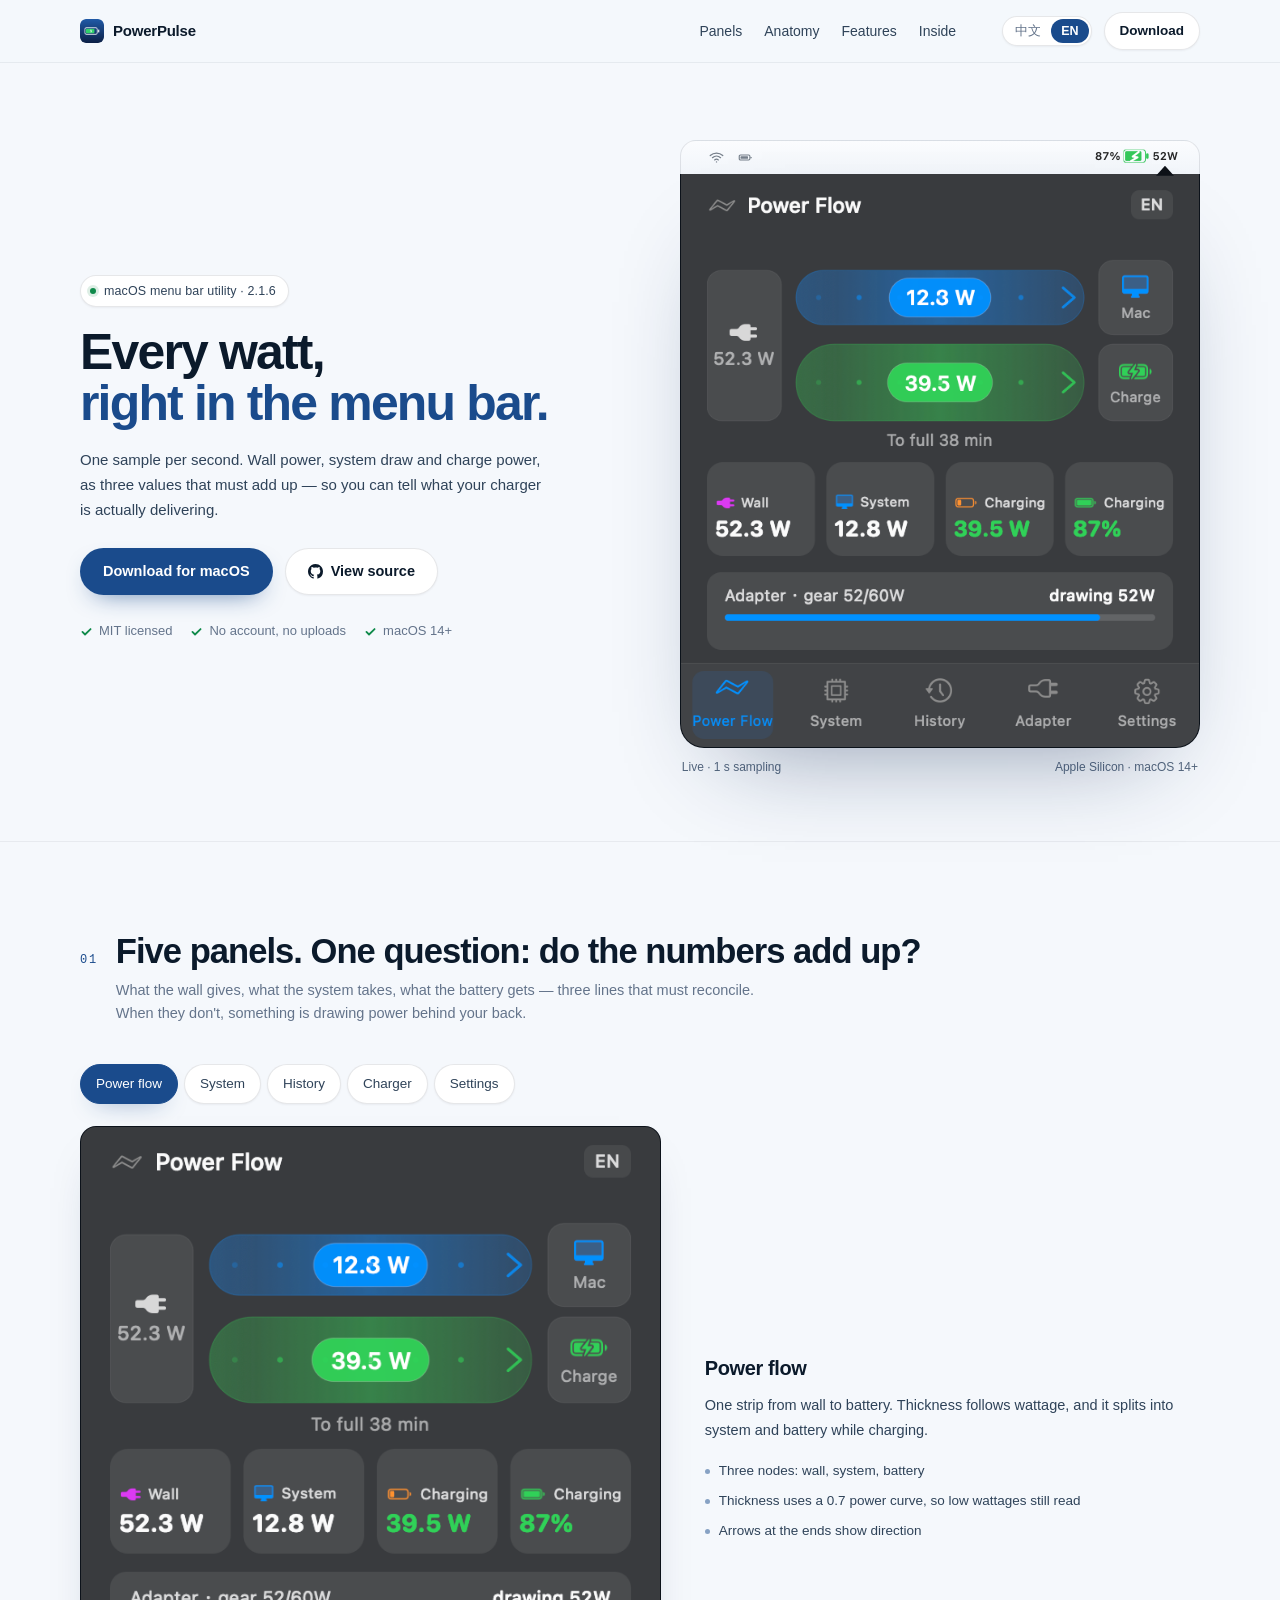
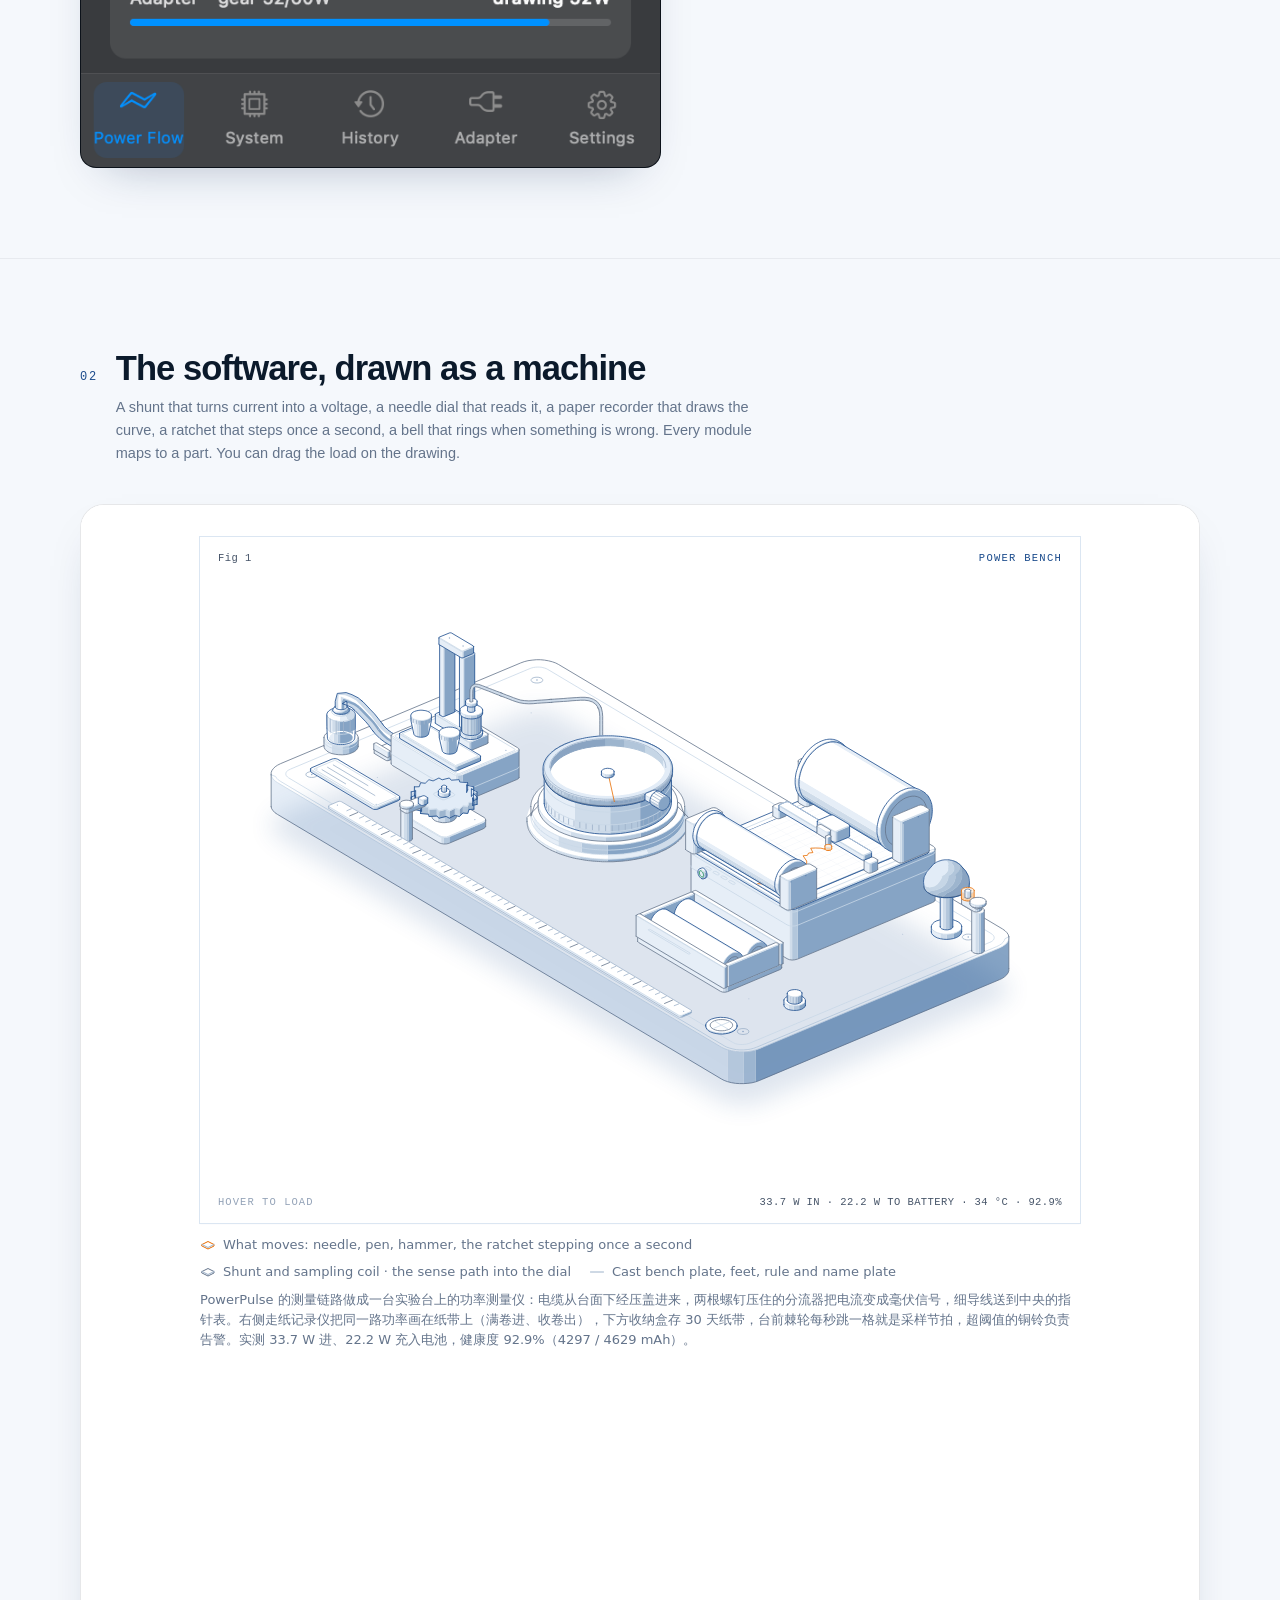
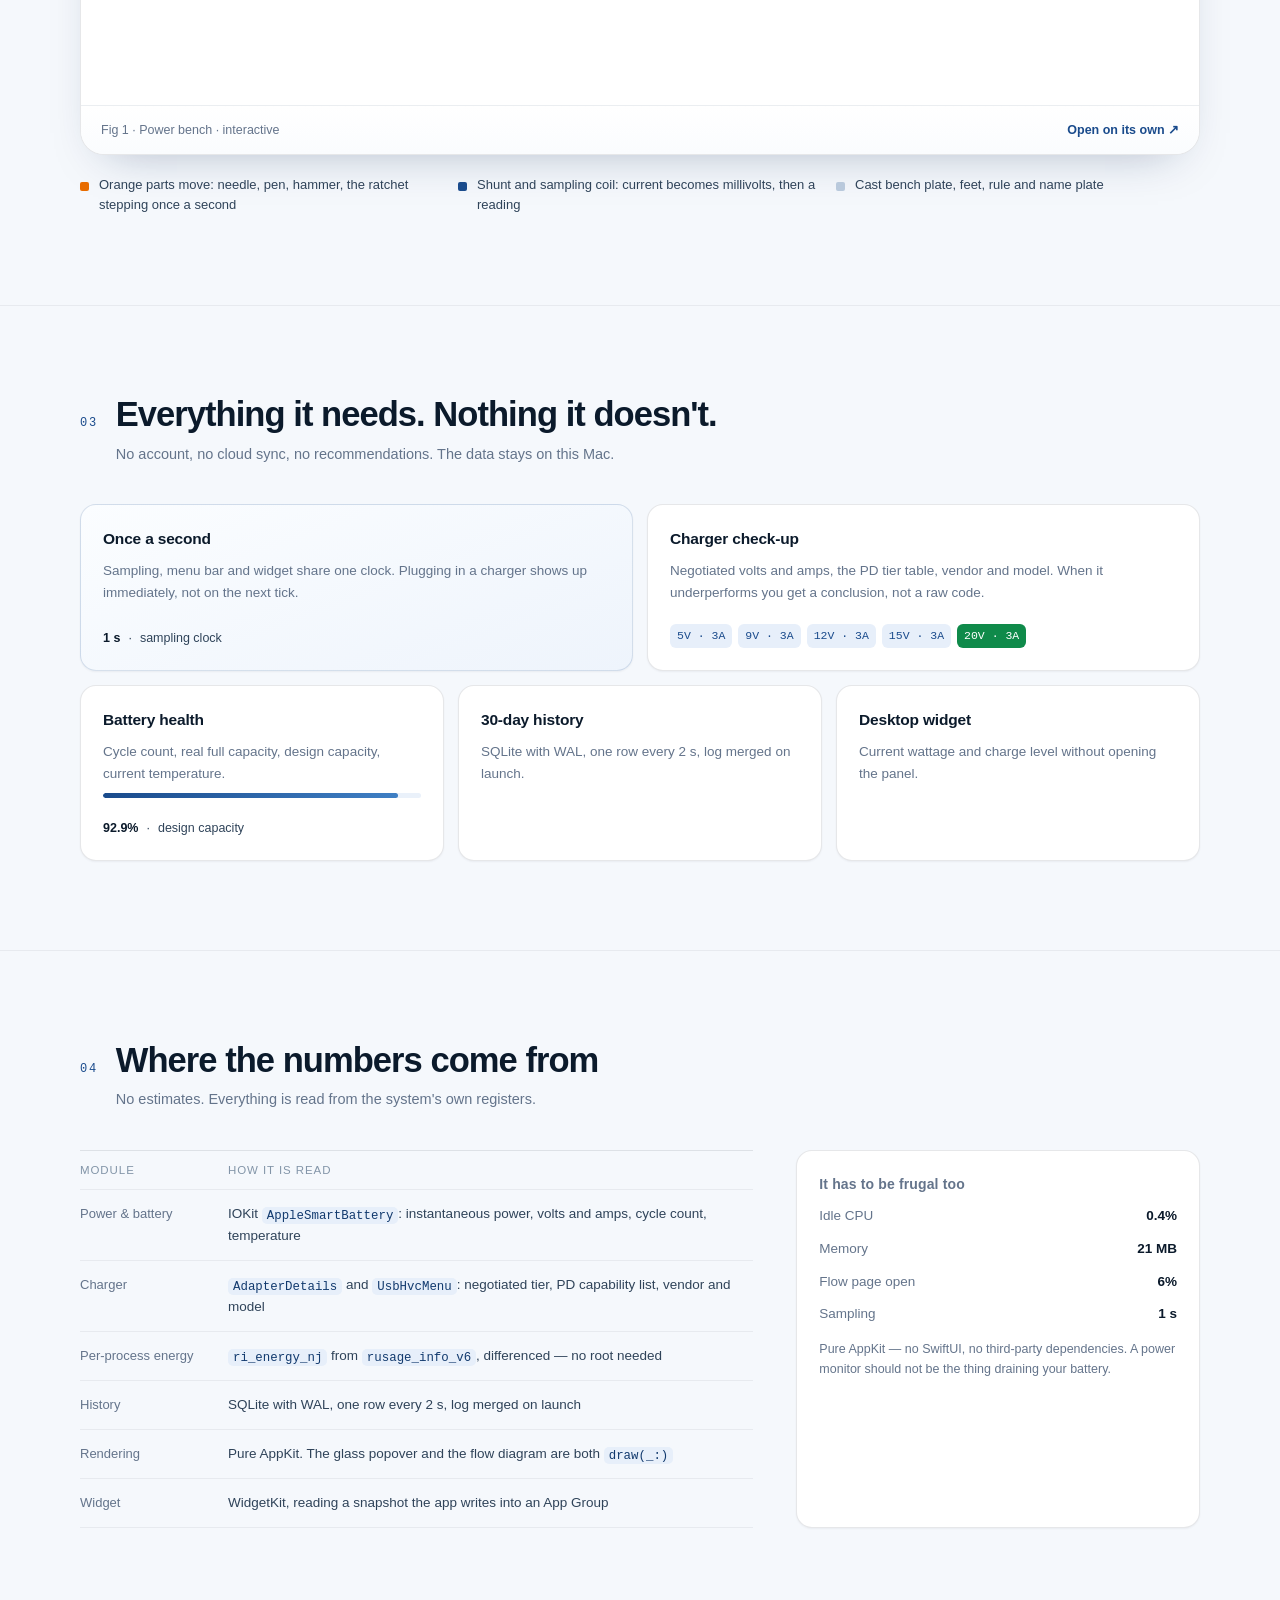
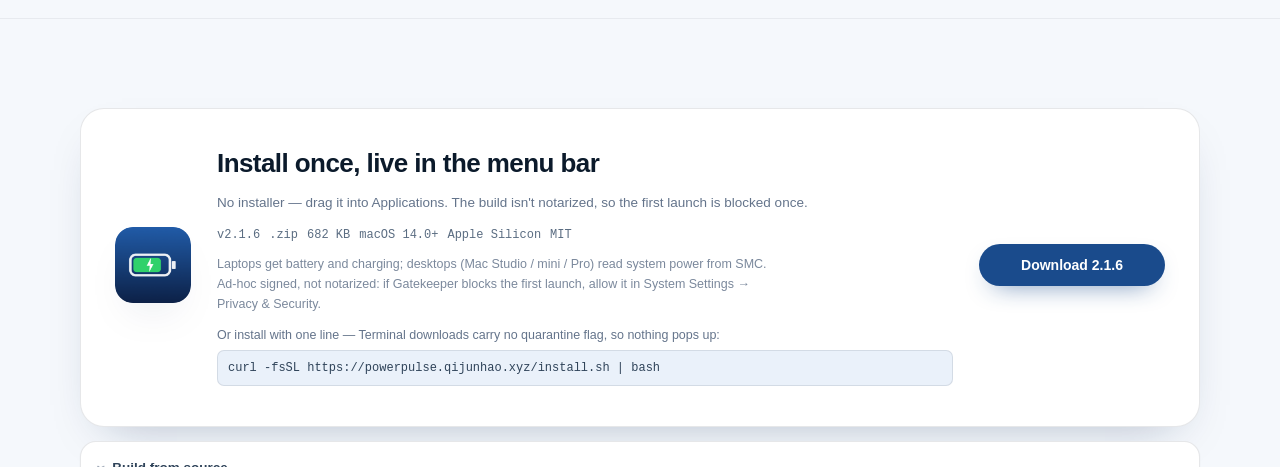
==== commit 6a331719: "feat(desktop): 台式机也有功率流动画 —— 墙插 → 系统 以前台式机的功率流页只写一句'这台 Mac 没有电池'，没有流向图。 现在和笔记本同一条带子：左墙插节点、右系统节点、小点流动" ====
--- a/docs/en/index.html
+++ b/docs/en/index.html
@@ -387,7 +387,7 @@
 <section class="sec" id="download"><div class="wrap">
   <div class="dl">
     <img src="../img/appicon.png" alt="PowerPulse icon">
-    <div><h2>Install once, live in the menu bar</h2><p>No installer — drag it into Applications. The build isn't notarized, so the first launch is blocked once.</p><div class="meta"><span>v2.1.6</span><span>.zip</span><span>681 KB</span><span>macOS 14.0+</span><span>Apple Silicon</span><span>MIT</span></div><p class="dl-note">Laptops get battery and charging; desktops (Mac Studio / mini / Pro) read system power from SMC.<br>Ad-hoc signed, not notarized: if Gatekeeper blocks the first launch, allow it in System Settings → Privacy & Security.</p>
+    <div><h2>Install once, live in the menu bar</h2><p>No installer — drag it into Applications. The build isn't notarized, so the first launch is blocked once.</p><div class="meta"><span>v2.1.6</span><span>.zip</span><span>682 KB</span><span>macOS 14.0+</span><span>Apple Silicon</span><span>MIT</span></div><p class="dl-note">Laptops get battery and charging; desktops (Mac Studio / mini / Pro) read system power from SMC.<br>Ad-hoc signed, not notarized: if Gatekeeper blocks the first launch, allow it in System Settings → Privacy & Security.</p>
       <div class="dl-cmd"><span>Or install with one line — Terminal downloads carry no quarantine flag, so nothing pops up:</span><code>curl -fsSL https://powerpulse.qijunhao.xyz/install.sh | bash</code></div></div>
     <div class="dl-cta">
       <a class="btn btn-primary" href="https://github.com/777cola/PowerPulse/releases/latest">Download 2.1.6</a>
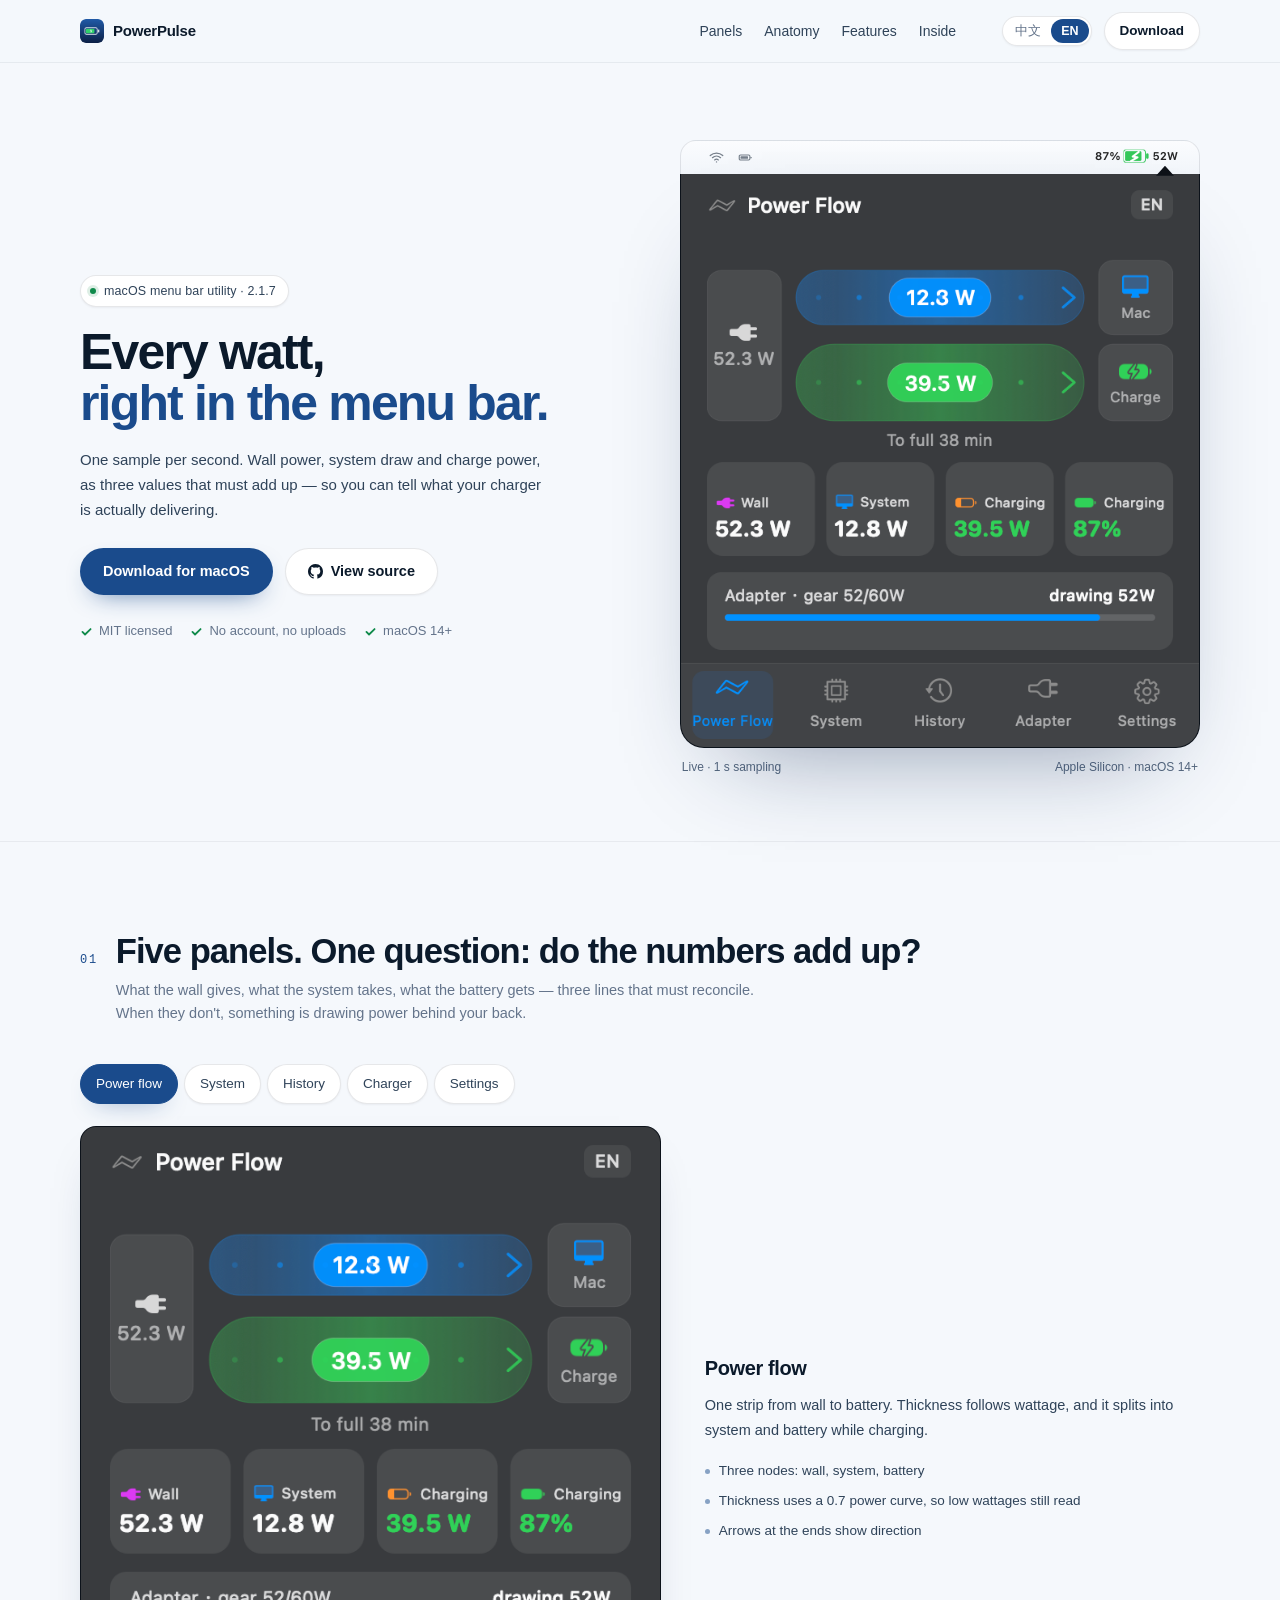
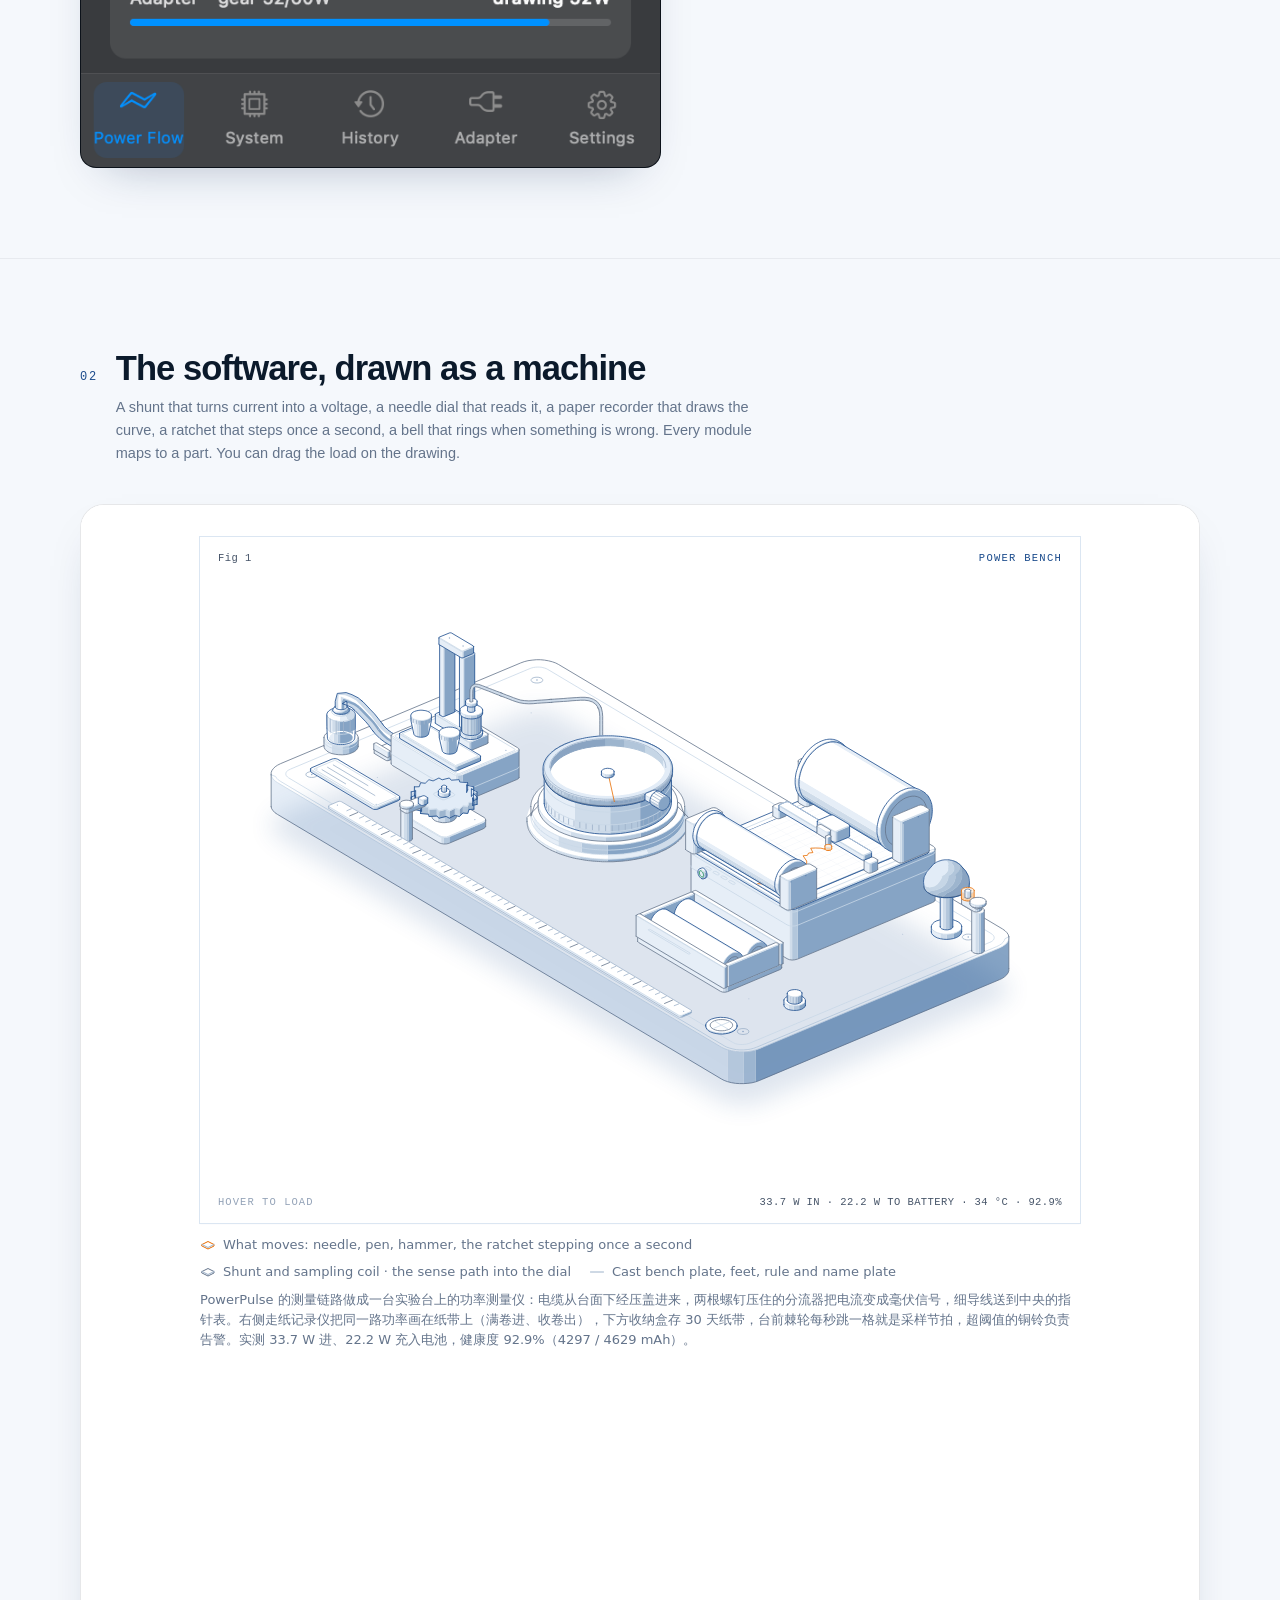
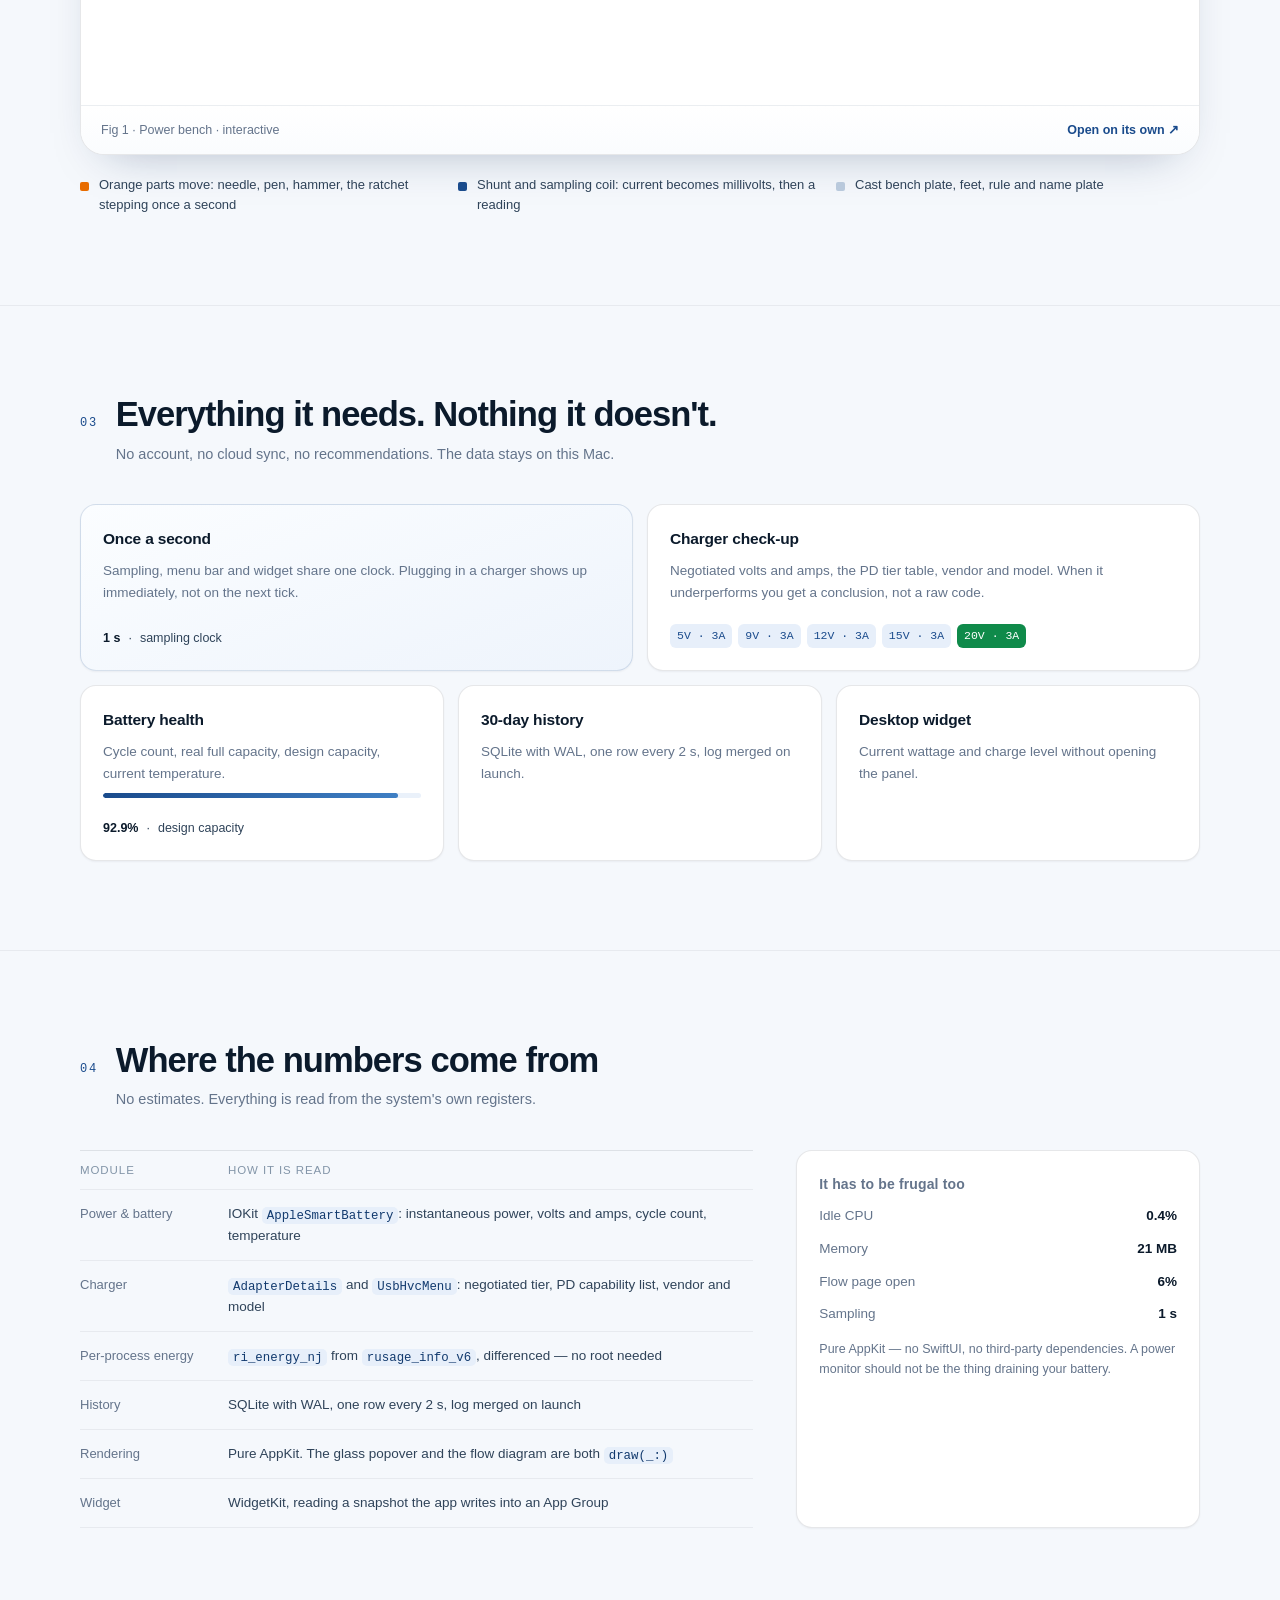
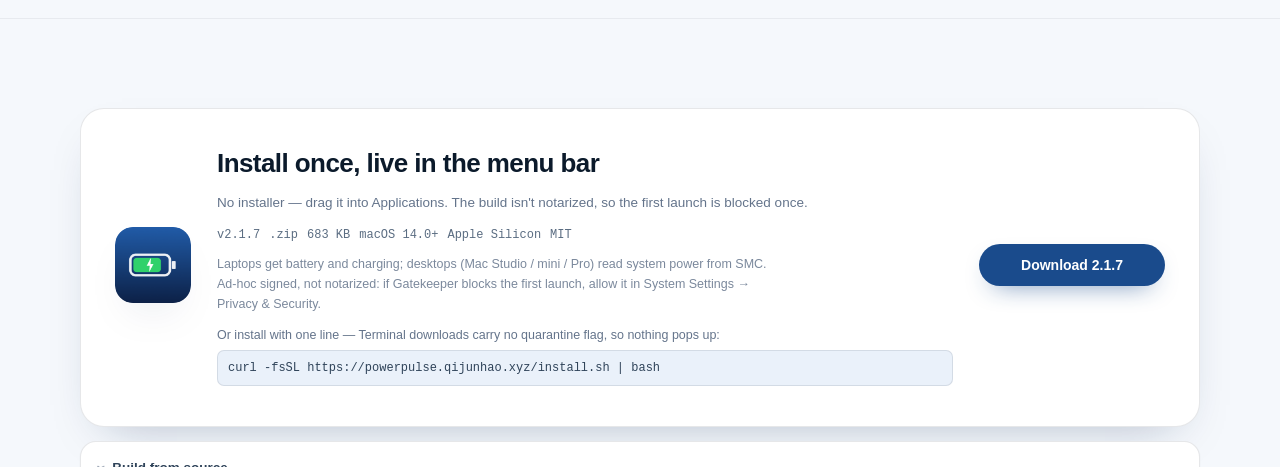
==== commit dcd785d7: "fix(power): 充电方向反了；墙插拿的是适配器合约值 实机查出来的四处：  - 44% 插着 30W 头，电流 +6.1W 往电池灌，系统报 IsCharging=0，   旧代码信 flag" ====
--- a/docs/en/index.html
+++ b/docs/en/index.html
@@ -4,9 +4,9 @@
 <meta charset="utf-8">
 <meta name="viewport" content="width=device-width,initial-scale=1">
 <meta name="color-scheme" content="light">
-<title>PowerPulse — macOS menu bar utility · 2.1.6</title>
+<title>PowerPulse — macOS menu bar utility · 2.1.7</title>
 <meta name="description" content="One sample per second. Wall power, system draw and charge power, as three values that must add up — so you can tell what your charger is actually delivering.">
-<meta property="og:title" content="PowerPulse — macOS menu bar utility · 2.1.6">
+<meta property="og:title" content="PowerPulse — macOS menu bar utility · 2.1.7">
 <meta property="og:description" content="One sample per second. Wall power, system draw and charge power, as three values that must add up — so you can tell what your charger is actually delivering.">
 <meta property="og:image" content="https://powerpulse.qijunhao.xyz/img/og.png">
 <meta property="og:type" content="website">
@@ -280,7 +280,7 @@
 
 <header class="wrap hero">
   <div>
-    <span class="eyebrow"><i class="dot"></i>macOS menu bar utility · 2.1.6</span>
+    <span class="eyebrow"><i class="dot"></i>macOS menu bar utility · 2.1.7</span>
     <h1><span class="ln">Every watt,</span><span class="ln"><em>right in the menu bar.</em></span></h1>
     <p class="hero-sub">One sample per second. Wall power, system draw and charge power, as three values that must add up — so you can tell what your charger is actually delivering.</p>
     <div class="hero-cta">
@@ -387,10 +387,10 @@
 <section class="sec" id="download"><div class="wrap">
   <div class="dl">
     <img src="../img/appicon.png" alt="PowerPulse icon">
-    <div><h2>Install once, live in the menu bar</h2><p>No installer — drag it into Applications. The build isn't notarized, so the first launch is blocked once.</p><div class="meta"><span>v2.1.6</span><span>.zip</span><span>682 KB</span><span>macOS 14.0+</span><span>Apple Silicon</span><span>MIT</span></div><p class="dl-note">Laptops get battery and charging; desktops (Mac Studio / mini / Pro) read system power from SMC.<br>Ad-hoc signed, not notarized: if Gatekeeper blocks the first launch, allow it in System Settings → Privacy & Security.</p>
+    <div><h2>Install once, live in the menu bar</h2><p>No installer — drag it into Applications. The build isn't notarized, so the first launch is blocked once.</p><div class="meta"><span>v2.1.7</span><span>.zip</span><span>683 KB</span><span>macOS 14.0+</span><span>Apple Silicon</span><span>MIT</span></div><p class="dl-note">Laptops get battery and charging; desktops (Mac Studio / mini / Pro) read system power from SMC.<br>Ad-hoc signed, not notarized: if Gatekeeper blocks the first launch, allow it in System Settings → Privacy & Security.</p>
       <div class="dl-cmd"><span>Or install with one line — Terminal downloads carry no quarantine flag, so nothing pops up:</span><code>curl -fsSL https://powerpulse.qijunhao.xyz/install.sh | bash</code></div></div>
     <div class="dl-cta">
-      <a class="btn btn-primary" href="https://github.com/777cola/PowerPulse/releases/latest">Download 2.1.6</a>
+      <a class="btn btn-primary" href="https://github.com/777cola/PowerPulse/releases/latest">Download 2.1.7</a>
     </div>
   </div>
   <details class="build" id="build" open>
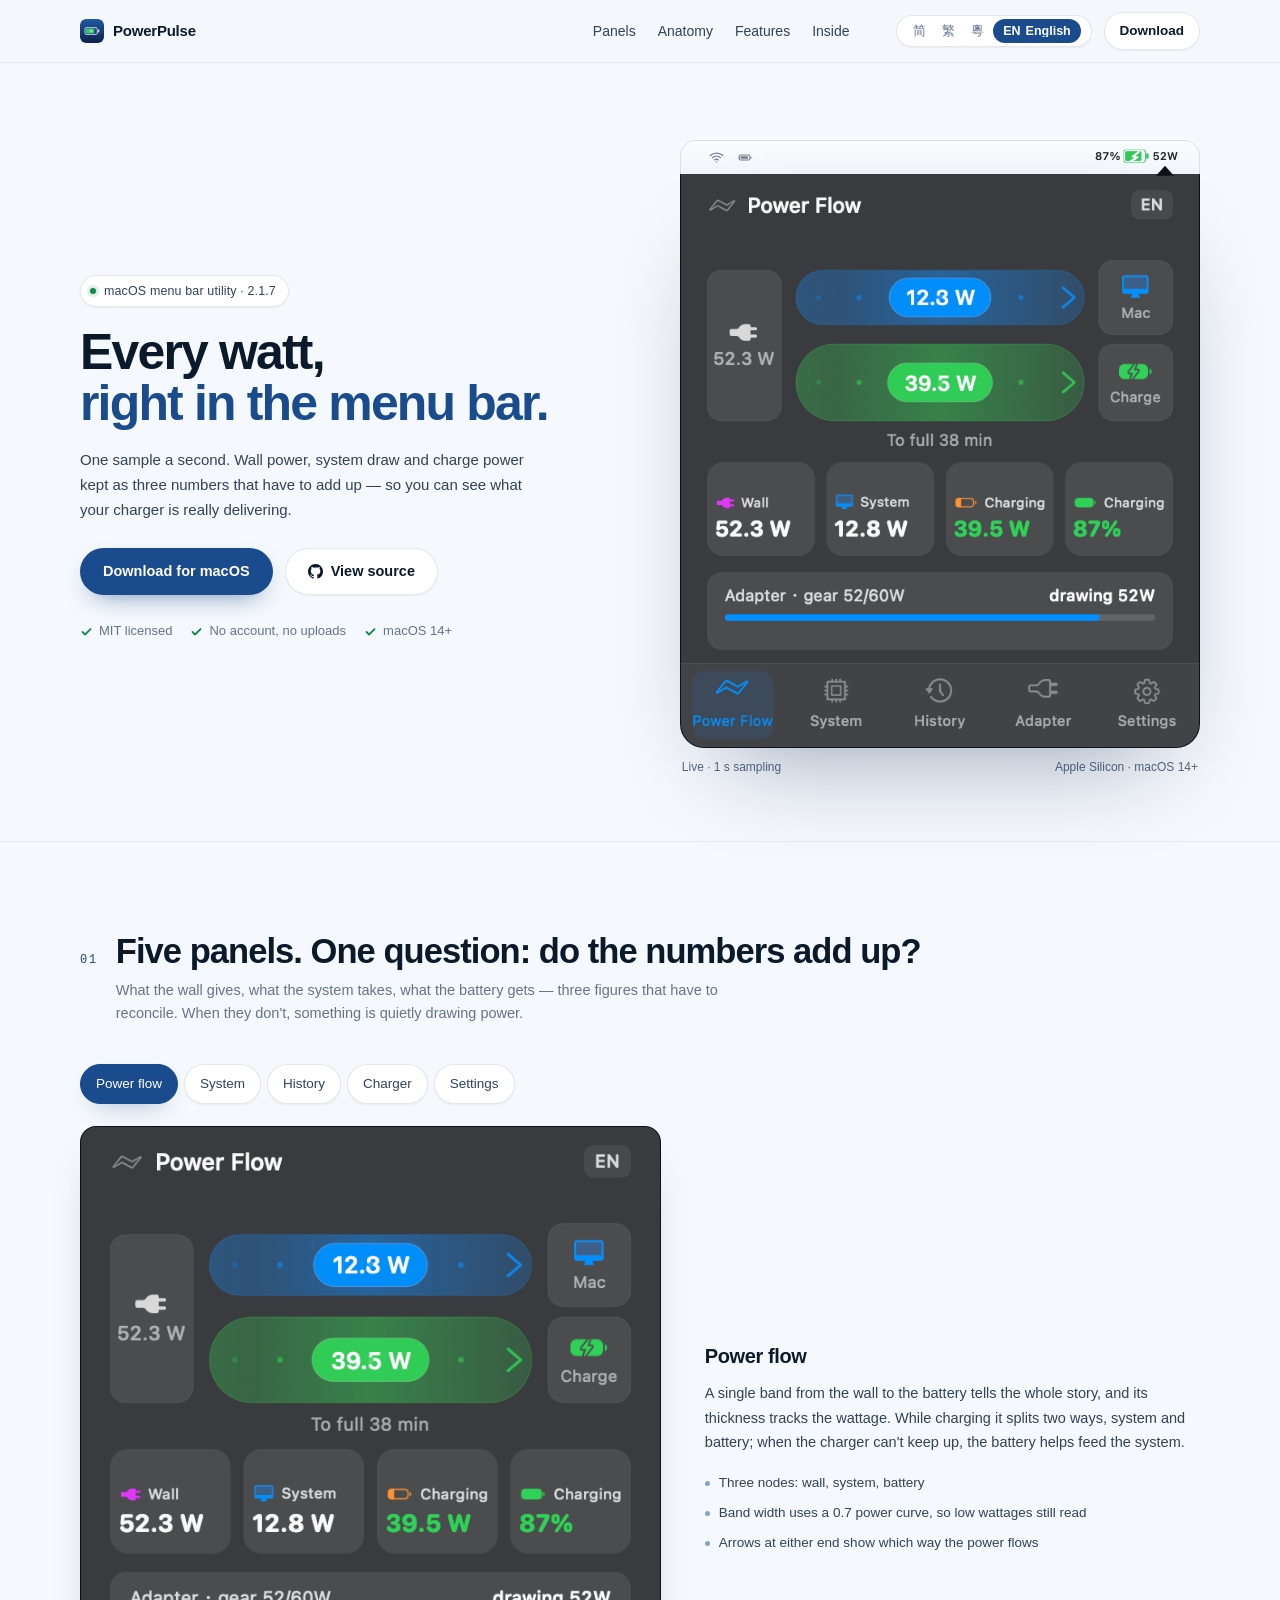
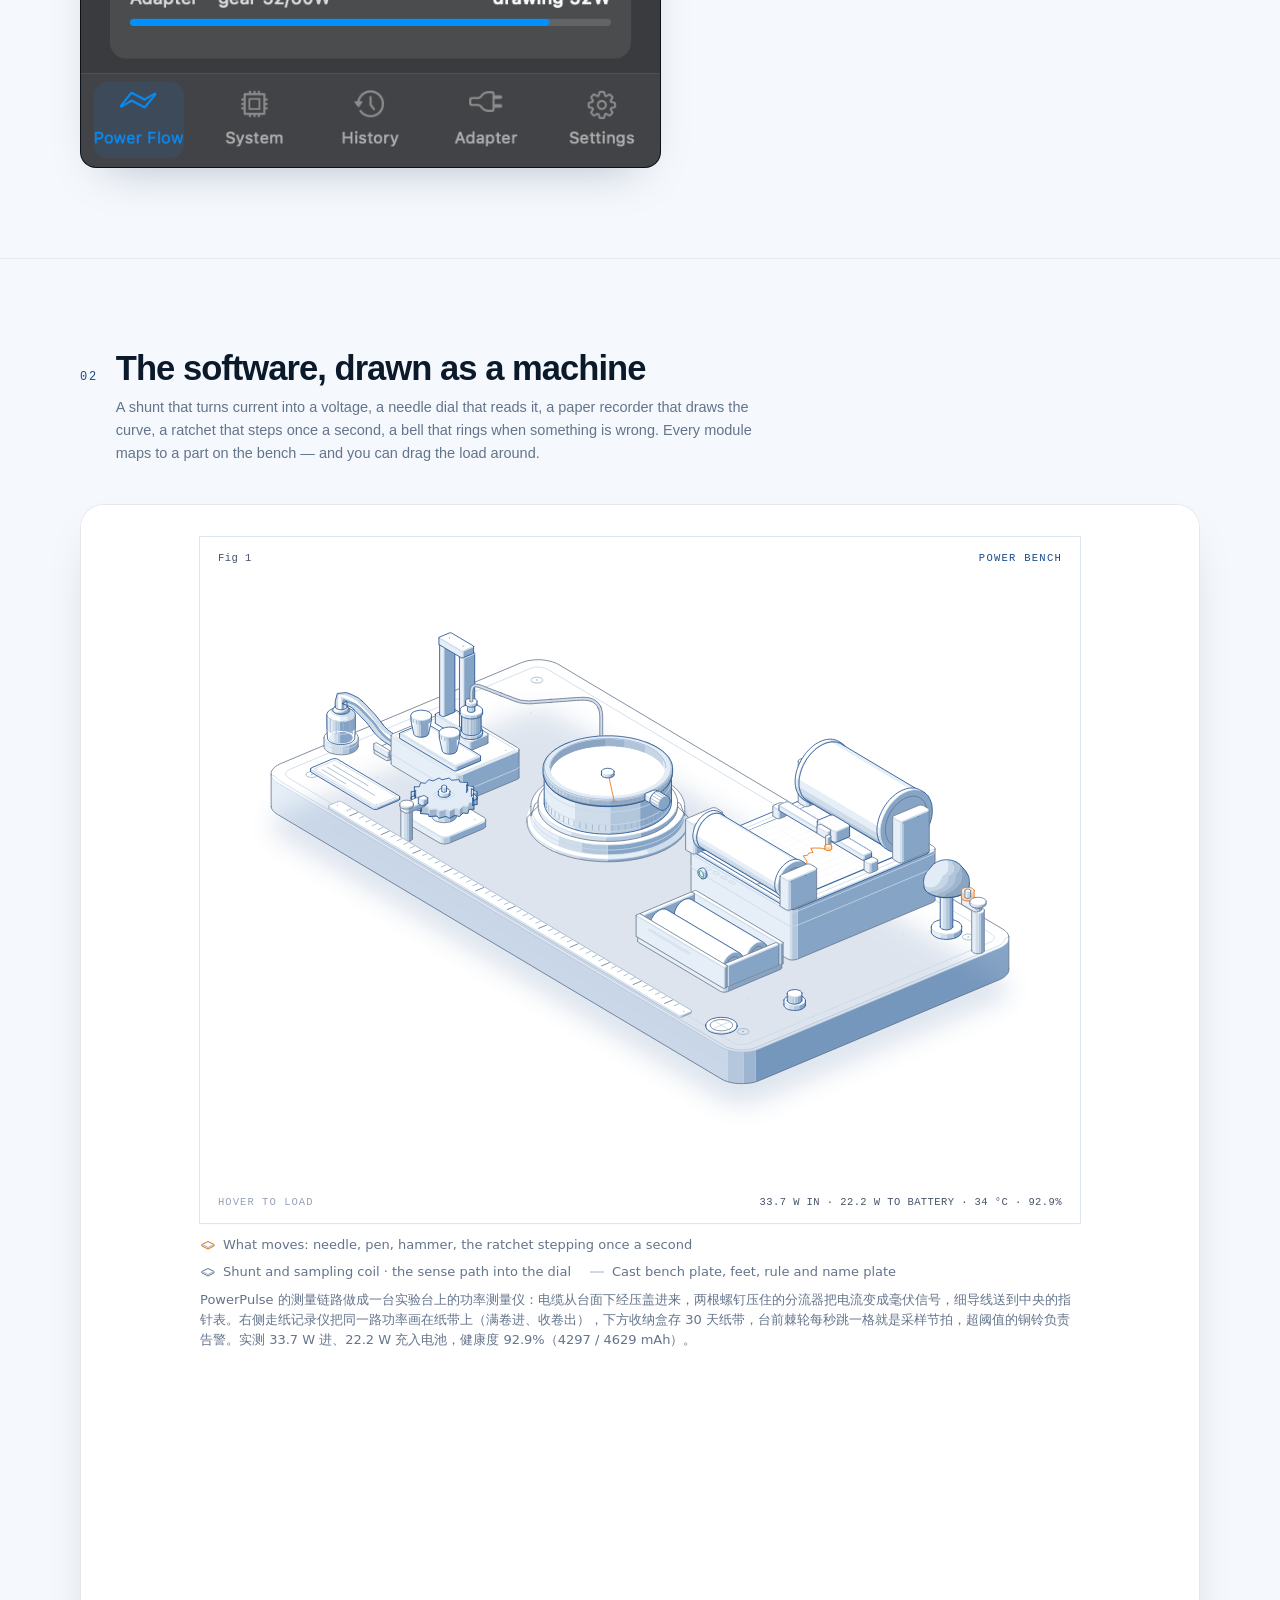
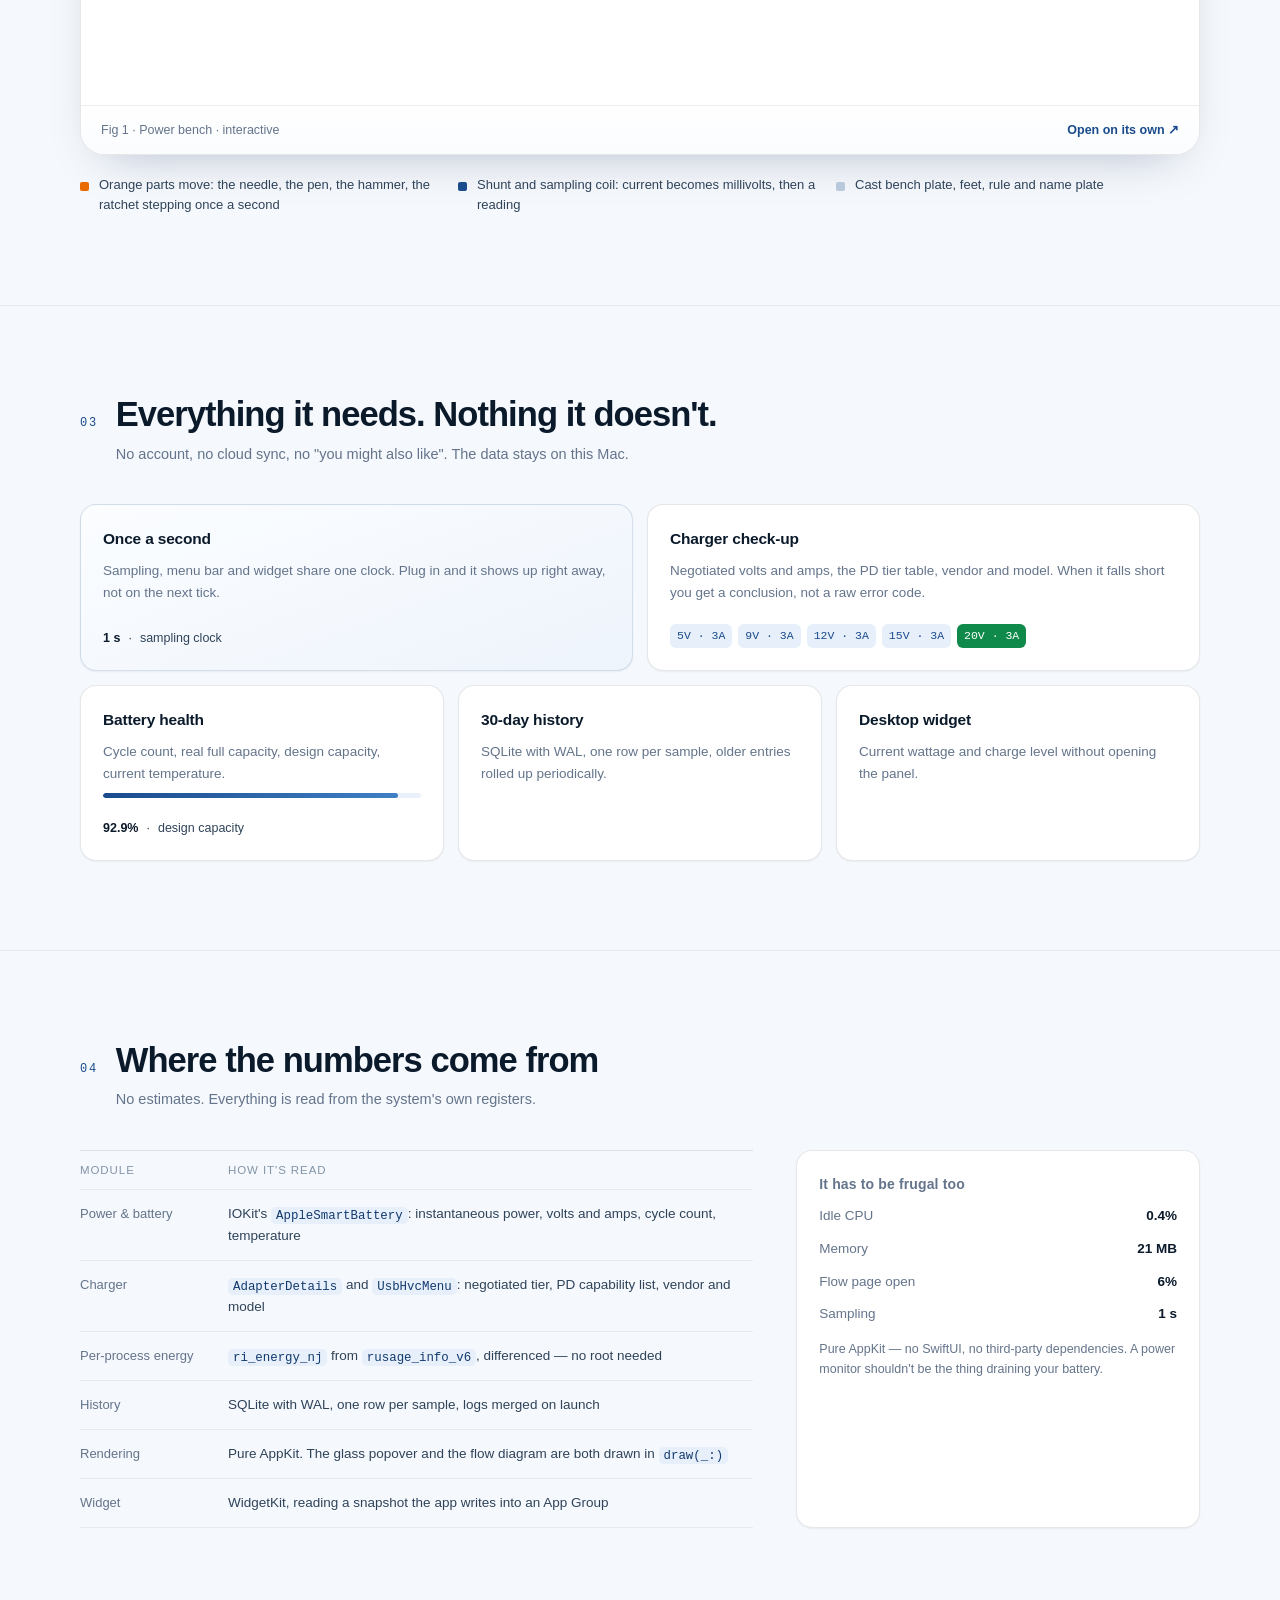
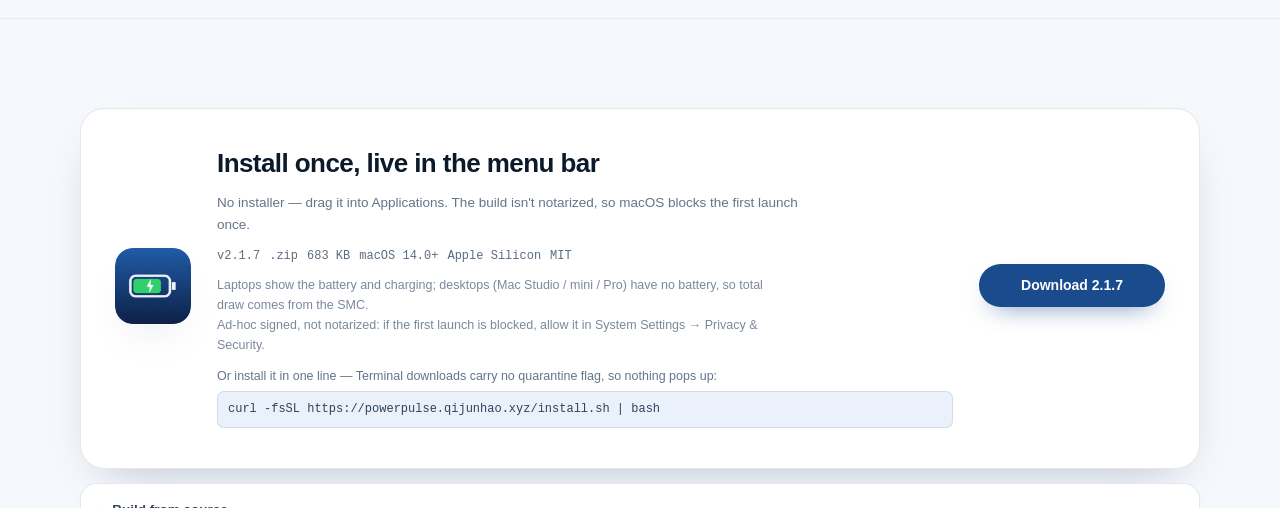
==== commit d8a8bd1d: "feat(site): four languages, expandable switcher, rewritten EN/YUE copy - switcher: fixed-width capsu" ====
--- a/docs/en/index.html
+++ b/docs/en/index.html
@@ -4,276 +4,24 @@
 <meta charset="utf-8">
 <meta name="viewport" content="width=device-width,initial-scale=1">
 <meta name="color-scheme" content="light">
-<title>PowerPulse — macOS menu bar utility · 2.1.7</title>
-<meta name="description" content="One sample per second. Wall power, system draw and charge power, as three values that must add up — so you can tell what your charger is actually delivering.">
-<meta property="og:title" content="PowerPulse — macOS menu bar utility · 2.1.7">
-<meta property="og:description" content="One sample per second. Wall power, system draw and charge power, as three values that must add up — so you can tell what your charger is actually delivering.">
+<title>PowerPulse — a macOS menu bar utility · 2.1.7</title>
+<meta name="description" content="One sample a second: wall power, system draw and charge power shown apart. The moment you plug in, you can see what the whole setup is really pulling.">
+<meta property="og:title" content="PowerPulse — a macOS menu bar utility · 2.1.7">
+<meta property="og:description" content="One sample a second: wall power, system draw and charge power shown apart. The moment you plug in, you can see what the whole setup is really pulling.">
 <meta property="og:image" content="https://powerpulse.qijunhao.xyz/img/og.png">
 <meta property="og:type" content="website">
 <link rel="icon" href="../img/favicon.png" sizes="32x32">
 <link rel="apple-touch-icon" href="../img/appicon.png">
-<style>
-*,*::before,*::after{box-sizing:border-box}
-:root{
-  --paper:#f5f8fc; --paper2:#eaf1fa; --surface:#fff;
-  --ink:#0b1a2b; --ink2:#2f4359; --muted:#64748b;
-  --blue:#1A4B8C; --blue-deep:#123a6e; --blue-soft:#e7effa;
-  --orange:#E86C00; --green:#0f8a4a;
-  --line:rgba(11,26,43,.10); --line-soft:rgba(11,26,43,.06);
-  --shadow-s:0 1px 2px rgba(11,26,43,.05);
-  --shadow-m:0 20px 46px -26px rgba(12,38,80,.34);
-  --shadow-l:0 46px 96px -48px rgba(12,38,80,.46);
-  --r-s:10px; --r-m:16px; --r-l:24px;
-  --mono:ui-monospace,"SF Mono",SFMono-Regular,Menlo,monospace;
-  --sans:-apple-system,BlinkMacSystemFont,"SF Pro Text","PingFang SC","Noto Sans SC","Helvetica Neue",Arial,sans-serif;
-}
-html{-webkit-text-size-adjust:100%}
-body{
-  margin:0;background:var(--paper);color:var(--ink);font-family:var(--sans);
-  font-size:16px;line-height:1.6;-webkit-font-smoothing:antialiased;
-  text-rendering:optimizeLegibility;
-}
-img{max-width:100%;display:block}
-a{color:inherit;text-decoration:none}
-::selection{background:#cfe0f5}
-:focus-visible{outline:2px solid var(--blue);outline-offset:3px;border-radius:6px}
-.skip{position:absolute;left:-9999px}
-.skip:focus{left:18px;top:14px;z-index:90;background:#fff;padding:9px 15px;border-radius:var(--r-s);box-shadow:var(--shadow-m)}
-.wrap{width:min(1120px,calc(100% - 44px));margin-inline:auto}
-
-/* ---------- nav ---------- */
-.nav{position:sticky;top:0;z-index:50;background:rgba(245,248,252,.82);
-  backdrop-filter:saturate(180%) blur(14px);border-bottom:1px solid var(--line-soft)}
-.nav-in{display:flex;align-items:center;gap:26px;height:62px}
-.brand{display:flex;align-items:center;gap:9px;font-weight:650;letter-spacing:-.015em;font-size:15px}
-.brand img{width:24px;height:24px;border-radius:6px}
-.nav-links{display:flex;gap:22px;margin-left:auto;font-size:14px;color:var(--ink2)}
-.nav-links a{position:relative;padding:4px 0;transition:color .16s ease}
-.nav-links a:hover{color:var(--blue)}
-.nav-links a::after{content:"";position:absolute;left:0;right:100%;bottom:0;height:1.5px;
-  background:var(--blue);transition:right .22s cubic-bezier(.22,.7,.3,1)}
-.nav-links a:hover::after{right:0}
-.nav-actions{display:flex;align-items:center;gap:12px;margin-left:20px}
-.lang{display:flex;align-items:center;border:1px solid var(--line);border-radius:999px;
-  padding:2px;background:#fff;font-size:12.5px;box-shadow:var(--shadow-s)}
-.lang a{padding:4px 10px;border-radius:999px;color:var(--muted);transition:.16s ease;line-height:1.3}
-.lang a.on{background:var(--blue);color:#fff;font-weight:600}
-.btn{display:inline-flex;align-items:center;gap:8px;border-radius:999px;font-weight:600;
-  font-size:14px;padding:9px 18px;border:1px solid transparent;transition:transform .15s ease,box-shadow .18s ease,background .16s ease}
-.btn:active{transform:translateY(1px)}
-.btn-primary{background:var(--blue);color:#fff;box-shadow:0 10px 26px -14px rgba(26,75,140,.9)}
-.btn-primary:hover{background:var(--blue-deep);box-shadow:0 16px 32px -16px rgba(26,75,140,.95)}
-.btn-ghost{background:#fff;border-color:var(--line);color:var(--ink);box-shadow:var(--shadow-s)}
-.btn-ghost:hover{border-color:rgba(26,75,140,.32);color:var(--blue)}
-
-/* ---------- hero ---------- */
-.hero{display:grid;grid-template-columns:minmax(0,1.04fr) minmax(0,1fr);
-  gap:clamp(30px,4.6vw,64px);align-items:center;
-  padding:clamp(44px,6vw,84px) 0 clamp(38px,5vw,66px)}
-.eyebrow{display:inline-flex;align-items:center;gap:8px;font-size:12.5px;color:var(--ink2);
-  background:#fff;border:1px solid var(--line);border-radius:999px;padding:5px 12px 5px 9px;
-  box-shadow:var(--shadow-s);letter-spacing:.01em}
-.dot{width:6px;height:6px;border-radius:50%;background:var(--green);box-shadow:0 0 0 3px rgba(15,138,74,.14)}
-h1{margin:20px 0 0;font-size:clamp(38px,4.6vw,60px);line-height:1.02;letter-spacing:-.036em;
-  font-weight:680;text-wrap:balance}
-h1 em{font-style:normal;color:var(--blue)}
-h1 .ln{display:block}
-html[lang="zh-CN"] h1 .ln{white-space:nowrap}
-html[lang=en] h1{font-size:clamp(32px,3.9vw,50px)}
-.nav-dl{padding:7px 15px;font-size:13.5px}
-.hero-sub{margin:18px 0 0;max-width:31em;color:var(--ink2);font-size:clamp(15px,1.15vw,16.5px);line-height:1.68}
-.hero-cta{display:flex;gap:12px;margin-top:26px;flex-wrap:wrap}
-.hero-cta .btn{padding:11px 22px;font-size:14.5px}
-.chips{display:flex;gap:18px;margin-top:26px;flex-wrap:wrap;font-size:13px;color:var(--muted)}
-.chips span{display:inline-flex;align-items:center;gap:6px}
-.chips svg{width:13px;height:13px;color:var(--green);flex:none}
-
-/* 右侧：菜单栏 + 弹窗 */
-.visual{position:relative}
-.menubar{display:flex;align-items:center;gap:14px;padding:0 14px;height:34px;
-  background:linear-gradient(#fbfcfe,#f1f5fa);border:1px solid var(--line);
-  border-radius:var(--r-m) var(--r-m) 0 0;border-bottom:0;color:rgba(11,26,43,.55);font-size:12.5px}
-.menubar .apple{font-size:14px;color:rgba(11,26,43,.62)}
-.menubar .spacer{margin-left:auto}
-.menubar svg{width:15px;height:15px}
-.menubar img{height:22px;width:auto}
-.shot{position:relative;border:1px solid rgba(11,26,43,.16);border-top:0;border-radius:0 0 var(--r-l) var(--r-l);
-  overflow:hidden;background:#0d1117;box-shadow:var(--shadow-l)}
-.shot img{width:100%;height:auto}
-.visual::after{content:"";position:absolute;top:26px;right:26px;width:18px;height:10px;
-  background:#0d1117;clip-path:polygon(50% 0,100% 100%,0 100%);z-index:3;pointer-events:none}
-.caption{margin:10px 2px 0;font-size:12px;color:#55677e;display:flex;justify-content:space-between}
-
-/* ---------- section frame ---------- */
-.sec{padding:clamp(52px,7vw,96px) 0;border-top:1px solid var(--line-soft)}
-.sec-head{display:flex;align-items:baseline;gap:18px;margin-bottom:clamp(24px,3vw,40px)}
-.num{font-family:var(--mono);font-size:12px;color:var(--blue);letter-spacing:.14em;padding-top:6px}
-.sec-head h2{margin:0;font-size:clamp(25px,2.7vw,36px);line-height:1.14;letter-spacing:-.028em;
-  font-weight:660;text-wrap:balance}
-.sec-head p{margin:8px 0 0;color:var(--muted);font-size:14.5px;max-width:46em}
-
-/* ---------- 面板切换（纯 CSS，无 JS） ---------- */
-.tabs{position:relative}
-.tabs input{position:absolute;opacity:0;pointer-events:none}
-.tabs-bar{display:flex;gap:6px;flex-wrap:wrap;margin-bottom:22px}
-.tabs-bar label{cursor:pointer;font-size:13.5px;color:var(--ink2);padding:8px 15px;border-radius:999px;
-  border:1px solid var(--line);background:#fff;transition:.16s ease;user-select:none;box-shadow:var(--shadow-s)}
-.tabs-bar label:hover{color:var(--blue);border-color:rgba(26,75,140,.3)}
-.tab-p{display:none;grid-template-columns:minmax(0,1.08fr) minmax(0,.92fr);
-  gap:clamp(24px,3.4vw,52px);align-items:center}
-#p1:checked~.tabs-bar label[for=p1],#p2:checked~.tabs-bar label[for=p2],
-#p3:checked~.tabs-bar label[for=p3],#p4:checked~.tabs-bar label[for=p4],
-#p5:checked~.tabs-bar label[for=p5]{background:var(--blue);color:#fff;border-color:var(--blue);
-  box-shadow:0 10px 24px -16px rgba(26,75,140,.9)}
-#p1:checked~.tabs-body .tab-p[data-i="1"],#p2:checked~.tabs-body .tab-p[data-i="2"],
-#p3:checked~.tabs-body .tab-p[data-i="3"],#p4:checked~.tabs-body .tab-p[data-i="4"],
-#p5:checked~.tabs-body .tab-p[data-i="5"]{display:grid}
-.tab-shot{margin:0;border-radius:var(--r-m);overflow:hidden;background:#0d1117;
-  border:1px solid rgba(11,26,43,.14);box-shadow:var(--shadow-m)}
-.tab-shot img{width:100%;height:auto}
-.tab-copy h3{margin:0;font-size:20px;letter-spacing:-.02em;font-weight:640}
-.tab-copy p{margin:9px 0 0;color:var(--ink2);font-size:14.5px;line-height:1.7}
-.facts{list-style:none;margin:18px 0 0;padding:0;display:grid;gap:9px}
-.facts li{display:flex;gap:9px;font-size:13.5px;color:var(--ink2);line-height:1.55}
-.facts li::before{content:"";flex:none;width:5px;height:5px;margin-top:8px;border-radius:50%;background:var(--blue);opacity:.5}
-
-/* ---------- 解剖图（嵌入） ---------- */
-.anatomy{border:1px solid var(--line);border-radius:var(--r-l);background:#fff;
-  box-shadow:var(--shadow-m);overflow:hidden}
-.anatomy iframe{display:block;width:100%;height:880px;border:0;background:#fff}
-.anatomy-foot{display:flex;justify-content:space-between;gap:20px;padding:14px 20px;
-  border-top:1px solid var(--line-soft);font-size:12.5px;color:var(--muted);background:linear-gradient(#fff,#fafcfe)}
-.anatomy-foot a{color:var(--blue);font-weight:600}
-.keys{display:grid;grid-template-columns:repeat(3,minmax(0,1fr));gap:14px;margin-top:20px}
-.key{display:flex;gap:10px;font-size:13px;color:var(--ink2);line-height:1.55}
-.key i{flex:none;width:9px;height:9px;margin-top:7px;border-radius:2px}
-.key i.k1{background:var(--orange)}
-.key i.k2{background:var(--blue)}
-.key i.k3{background:#b9c9dc}
-
-/* ---------- bento ---------- */
-.bento{display:grid;grid-template-columns:repeat(6,minmax(0,1fr));gap:14px}
-.cell{background:#fff;border:1px solid var(--line);border-radius:var(--r-m);padding:22px;
-  box-shadow:var(--shadow-s);display:flex;flex-direction:column;gap:8px}
-.cell h3{margin:0;font-size:15.5px;font-weight:640;letter-spacing:-.012em}
-.cell p{margin:0;color:var(--muted);font-size:13.5px;line-height:1.62}
-.cell.w3{grid-column:span 3}
-.cell.w2{grid-column:span 2}
-.cell.tint{background:linear-gradient(160deg,#fbfdff,#eef4fc);border-color:rgba(26,75,140,.16)}
-.pill-row{display:flex;gap:6px;flex-wrap:wrap;margin-top:auto;padding-top:12px}
-.pill{font-family:var(--mono);font-size:11.5px;color:var(--blue);background:var(--blue-soft);
-  border-radius:6px;padding:3px 7px}
-.pill.now{background:var(--green);color:#fff}
-.tick{display:flex;align-items:center;gap:8px;margin-top:auto;padding-top:12px;font-size:12.5px;color:var(--ink2)}
-.tick b{font-weight:640;color:var(--ink)}
-.bar{height:5px;border-radius:99px;background:var(--paper2);overflow:hidden;margin-top:auto}
-.bar i{display:block;height:100%;width:92.9%;border-radius:99px;
-  background:linear-gradient(90deg,var(--blue),#3f7fc4)}
-
-/* ---------- 数据表 ---------- */
-.specs{display:grid;grid-template-columns:minmax(0,1.25fr) minmax(0,.75fr);gap:clamp(24px,3.4vw,56px)}
-.rows{margin:0;border-top:1px solid var(--line-soft)}
-.rows div{display:grid;grid-template-columns:132px minmax(0,1fr);gap:16px;padding:13px 0;
-  border-bottom:1px solid var(--line-soft);align-items:baseline}
-.rows dt{margin:0;font-size:13px;color:var(--muted)}
-.rows dd{margin:0;font-size:13.5px;color:var(--ink2);line-height:1.62}
-code{font-family:var(--mono);font-size:.92em;background:var(--blue-soft);color:var(--blue-deep);
-  padding:1.5px 5px;border-radius:5px}
-.side{padding:22px;background:#fff;border:1px solid var(--line);border-radius:var(--r-m);box-shadow:var(--shadow-s)}
-.side h3{margin:0 0 10px;font-size:14px;letter-spacing:.01em;color:var(--muted);font-weight:600}
-.side dl{margin:0;display:grid;gap:11px}
-.side dl div{display:flex;justify-content:space-between;gap:12px;font-size:13.5px}
-.side dt{color:var(--muted)}
-.side dd{margin:0;font-weight:620;font-variant-numeric:tabular-nums}
-.side .note{margin:14px 0 0;font-size:12.5px;color:var(--muted);line-height:1.6}
-.rows-wrap{border-top:1px solid var(--line)}
-.rows-head{display:grid;grid-template-columns:132px minmax(0,1fr);gap:16px;padding:10px 0;
-  font-size:11.5px;letter-spacing:.08em;text-transform:uppercase;color:#8395a8;
-  border-bottom:1px solid var(--line-soft)}
-.rows{border-top:0}
-.build{margin-top:14px;background:#fff;border:1px solid var(--line);border-radius:var(--r-m);
-  box-shadow:var(--shadow-s);overflow:hidden}
-.build summary{cursor:pointer;padding:13px 18px;font-size:13.5px;font-weight:600;color:var(--ink2);
-  list-style:none;display:flex;align-items:center;gap:8px}
-.build summary::-webkit-details-marker{display:none}
-.build summary::before{content:"›";font-size:16px;color:var(--muted);transition:transform .18s ease}
-.build[open] summary::before{transform:rotate(90deg)}
-.build summary:hover{color:var(--blue)}
-.build pre{margin:0;border-radius:0;font-size:12px;padding:14px 18px}
-pre{margin:14px 0 0;padding:14px 16px;background:#0d1522;color:#dbe7f5;border-radius:var(--r-s);
-  overflow-x:auto;font-family:var(--mono);font-size:12px;line-height:1.75}
-pre .u{color:#9fc2ea}
-pre .c{color:#7f93ad}
-
-/* ---------- 下载 ---------- */
-.dl{display:grid;grid-template-columns:auto minmax(0,1fr) auto;gap:26px;align-items:center;
-  padding:clamp(24px,3vw,34px) clamp(24px,3vw,34px) calc(clamp(24px,3vw,34px) + 6px);
-  background:#fff;border:1px solid var(--line);border-radius:var(--r-l);
-  box-shadow:var(--shadow-m)}
-.dl img{width:76px;height:76px;border-radius:18px;box-shadow:var(--shadow-m)}
-.dl h2{margin:0;font-size:clamp(20px,2.2vw,26px);letter-spacing:-.022em;font-weight:650}
-.dl p{margin:7px 0 0;color:var(--muted);font-size:13.5px;line-height:1.6;max-width:44em}
-.dl-note{margin-top:9px!important;font-size:12.5px!important;color:var(--muted);opacity:.85}
-.dl-cmd{margin-top:11px;display:grid;gap:5px}
-.dl-cmd span{font-size:12.5px;color:var(--muted)}
-.dl-cmd code{font-family:ui-monospace,SFMono-Regular,Menlo,monospace;font-size:12px;line-height:1.55;
-  color:var(--ink2);background:var(--paper2);border:1px solid var(--line);border-radius:7px;
-  padding:8px 10px;overflow-wrap:anywhere;user-select:all}
-.meta{display:flex;gap:9px;flex-wrap:wrap;margin-top:12px;font-size:12px;color:#5b6d82;font-family:var(--mono)}
-.meta .sep{opacity:.45}
-.dl-cta{min-width:0}
-.dl-cta{display:flex;flex-direction:column;gap:9px;min-width:186px}
-.dl-cta .btn{justify-content:center}
-
-/* ---------- footer ---------- */
-.foot{border-top:1px solid var(--line-soft);padding:26px 0 40px;color:var(--muted);font-size:12.5px}
-.foot-in{display:flex;align-items:center;gap:16px;flex-wrap:wrap}
-.foot-in .brand{font-size:13.5px;color:var(--ink2)}
-.foot-links{display:flex;gap:18px;margin-left:auto}
-.foot-links a:hover{color:var(--blue)}
-
-/* ---------- 响应式 ---------- */
-@media (max-width:900px){
-  .hero{grid-template-columns:minmax(0,1fr);gap:34px;padding-top:36px}
-  .tab-p{grid-template-columns:minmax(0,1fr);gap:20px}
-  .specs{grid-template-columns:minmax(0,1fr)}
-  .keys{grid-template-columns:minmax(0,1fr)}
-  .cell.w3,.cell.w2{grid-column:span 6}
-  .dl{grid-template-columns:auto minmax(0,1fr);gap:18px}
-  .dl-cta{grid-column:1/-1;flex-direction:row}
-  .dl-cta .btn{flex:1}
-  .nav-links{display:none}
-  .anatomy iframe{height:760px}
-}
-@media (max-width:560px){
-  .wrap{width:calc(100% - 32px)}
-  h1{font-size:clamp(32px,8.4vw,40px)}
-  .hero-sub{font-size:15px}
-  .tabs-bar{flex-wrap:nowrap;overflow-x:auto;padding-bottom:4px;-webkit-overflow-scrolling:touch;
-    scrollbar-width:none;mask-image:linear-gradient(90deg,#000 88%,transparent)}
-  .tabs-bar::-webkit-scrollbar{display:none}
-  .tabs-bar label{flex:none}
-  .rows div{grid-template-columns:minmax(0,1fr);gap:3px}
-  .anatomy iframe{height:720px}
-  .anatomy-foot{flex-direction:column;gap:6px}
-  .dl{grid-template-columns:minmax(0,1fr);text-align:left}
-  .dl img{width:60px;height:60px}
-  .dl-cta{flex-direction:column}
-}
-@media (prefers-reduced-motion:reduce){*{animation:none!important;transition:none!important}}
-@keyframes rise{from{transform:translateY(10px)}to{transform:none}}
-.hero>*{animation:rise .7s cubic-bezier(.22,.7,.3,1) both}
-.hero.visual-arm{animation-delay:.08s}
-</style>
+<link rel="stylesheet" href="../assets/site.css">
 </head>
 <body>
 <a class="skip" href="#panels">Skip to content</a>
 
 <nav class="nav"><div class="wrap nav-in">
-  <a class="brand" href="../index.html"><img src="../img/appicon.png" alt="">PowerPulse</a>
+  <a class="brand" href="../index.html"><img src="../img/appicon.png" alt=""><span>PowerPulse</span></a>
   <div class="nav-links"><a href="#panels">Panels</a><a href="#anatomy">Anatomy</a><a href="#features">Features</a><a href="#specs">Inside</a></div>
   <div class="nav-actions">
-    <div class="lang"><a class="" href="../index.html">中文</a><a class="on" href="../en/index.html">EN</a></div>
+    <div class="lang"><a class="" href="../index.html" lang="zh-CN"><span class="abbr">简</span><span class="full"><span>简体中文</span></span></a><a class="" href="../zh-hant/index.html" lang="zh-TW"><span class="abbr">繁</span><span class="full"><span>繁體中文</span></span></a><a class="" href="../yue/index.html" lang="yue"><span class="abbr">粵</span><span class="full"><span>廣東話</span></span></a><a class="on" href="index.html" lang="en" aria-current="page"><span class="abbr">EN</span><span class="full"><span>English</span></span></a></div>
     <a class="btn btn-ghost nav-dl" href="https://github.com/777cola/PowerPulse/releases/latest">Download</a>
   </div>
 </div></nav>
@@ -282,7 +30,7 @@
   <div>
     <span class="eyebrow"><i class="dot"></i>macOS menu bar utility · 2.1.7</span>
     <h1><span class="ln">Every watt,</span><span class="ln"><em>right in the menu bar.</em></span></h1>
-    <p class="hero-sub">One sample per second. Wall power, system draw and charge power, as three values that must add up — so you can tell what your charger is actually delivering.</p>
+    <p class="hero-sub">One sample a second. Wall power, system draw and charge power kept as three numbers that have to add up — so you can see what your charger is really delivering.</p>
     <div class="hero-cta">
       <a class="btn btn-primary" href="https://github.com/777cola/PowerPulse/releases/latest">Download for macOS</a>
       <a class="btn btn-ghost" href="https://github.com/777cola/PowerPulse">
@@ -306,7 +54,7 @@
 
 <main>
 <section class="sec" id="panels"><div class="wrap">
-  <div class="sec-head"><span class="num">01</span><div><h2>Five panels. One question: do the numbers add up?</h2><p>What the wall gives, what the system takes, what the battery gets — three lines that must reconcile. When they don't, something is drawing power behind your back.</p></div></div>
+  <div class="sec-head"><span class="num">01</span><div><h2>Five panels. One question: do the numbers add up?</h2><p>What the wall gives, what the system takes, what the battery gets — three figures that have to reconcile. When they don't, something is quietly drawing power.</p></div></div>
   <div class="tabs"><input type="radio" name="panel" id="p1" checked><input type="radio" name="panel" id="p2"><input type="radio" name="panel" id="p3"><input type="radio" name="panel" id="p4"><input type="radio" name="panel" id="p5">
     <div class="tabs-bar"><label for="p1">Power flow</label><label for="p2">System</label><label for="p3">History</label><label for="p4">Charger</label><label for="p5">Settings</label></div>
     <div class="tabs-body">
@@ -315,8 +63,8 @@
             alt="Power flow" loading="eager"></figure>
           <div class="tab-copy">
             <h3>Power flow</h3>
-            <p>One strip from wall to battery. Thickness follows wattage, and it splits into system and battery while charging.</p>
-            <ul class="facts"><li>Three nodes: wall, system, battery</li><li>Thickness uses a 0.7 power curve, so low wattages still read</li><li>Arrows at the ends show direction</li></ul>
+            <p>A single band from the wall to the battery tells the whole story, and its thickness tracks the wattage. While charging it splits two ways, system and battery; when the charger can't keep up, the battery helps feed the system.</p>
+            <ul class="facts"><li>Three nodes: wall, system, battery</li><li>Band width uses a 0.7 power curve, so low wattages still read</li><li>Arrows at either end show which way the power flows</li></ul>
           </div>
         </article>
         <article class="tab-p" data-i="2">
@@ -325,7 +73,7 @@
           <div class="tab-copy">
             <h3>System</h3>
             <p>CPU, GPU and memory load, plus a process list ranked by energy.</p>
-            <ul class="facts"><li>Live curves for CPU, GPU and memory</li><li>Process ranking reads rusage_info_v6 — no root</li><li>Energy shown in watts, by differencing</li></ul>
+            <ul class="facts"><li>Live curves for CPU, GPU and memory</li><li>The process list reads rusage_info_v6 — no root</li><li>Energy differenced into watts</li></ul>
           </div>
         </article>
         <article class="tab-p" data-i="3">
@@ -333,8 +81,8 @@
             alt="History" loading="lazy"></figure>
           <div class="tab-copy">
             <h3>History</h3>
-            <p>How many Wh went in last time, how much each day this week, one CSV export.</p>
-            <ul class="facts"><li>SQLite on disk, survives midnight</li><li>The last session is kept after the cable is pulled</li><li>A failed export says why — it never fakes success</li></ul>
+            <p>How much went in last time in Wh, how much each day this week, and a one-click CSV export.</p>
+            <ul class="facts"><li>Written straight to SQLite — nothing lost at midnight</li><li>The last session stays after you unplug</li><li>A failed export says why — it never fakes success</li></ul>
           </div>
         </article>
         <article class="tab-p" data-i="4">
@@ -342,8 +90,8 @@
             alt="Charger" loading="lazy"></figure>
           <div class="tab-copy">
             <h3>Charger</h3>
-            <p>Negotiated volts and amps, which PD tiers it offers, and why it isn't running full.</p>
-            <ul class="facts"><li>Vendor and model (not every charger reports them)</li><li>The PD table marks the tier in use</li><li>When it underperforms you get a reason: trickle, thermal, or cable</li></ul>
+            <p>The volts and amps it negotiated, which PD tiers it offers, and why it isn't running flat out.</p>
+            <ul class="facts"><li>Vendor and model (not every charger reports them)</li><li>The PD table marks the tier in use</li><li>When it falls short you get a reason: trickle, thermal, or the cable</li></ul>
           </div>
         </article>
         <article class="tab-p" data-i="5">
@@ -351,35 +99,35 @@
             alt="Settings" loading="lazy"></figure>
           <div class="tab-copy">
             <h3>Settings</h3>
-            <p>Sample interval, history retention, alert thresholds, menu bar content and language.</p>
-            <ul class="facts"><li>Menu bar can show icon, percentage and wattage</li><li>Four alert types: low, full, hot, slow</li><li>简体 / 繁體 / English</li></ul>
+            <p>Sample interval, history retention, alert thresholds, what the menu bar shows, and language.</p>
+            <ul class="facts"><li>The menu bar can show icon, percentage and wattage</li><li>Four kinds of alert: low, full, hot, slow</li><li>简体 / 繁體 / English</li></ul>
           </div>
         </article></div>
   </div>
 </div></section>
 
 <section class="sec" id="anatomy"><div class="wrap">
-  <div class="sec-head"><span class="num">02</span><div><h2>The software, drawn as a machine</h2><p>A shunt that turns current into a voltage, a needle dial that reads it, a paper recorder that draws the curve, a ratchet that steps once a second, a bell that rings when something is wrong. Every module maps to a part. You can drag the load on the drawing.</p></div></div>
+  <div class="sec-head"><span class="num">02</span><div><h2>The software, drawn as a machine</h2><p>A shunt that turns current into a voltage, a needle dial that reads it, a paper recorder that draws the curve, a ratchet that steps once a second, a bell that rings when something is wrong. Every module maps to a part on the bench — and you can drag the load around.</p></div></div>
   <div class="anatomy">
     <iframe id="pb" src="../assets/powerbench.html?embed=1" title="PowerPulse anatomy" loading="lazy" height="880" scrolling="no"></iframe>
     <div class="anatomy-foot"><span>Fig 1 · Power bench · interactive</span><a href="../assets/powerbench.html">Open on its own ↗</a></div>
   </div>
-  <div class="keys"><div class="key"><i class="k1"></i><span>Orange parts move: needle, pen, hammer, the ratchet stepping once a second</span></div><div class="key"><i class="k2"></i><span>Shunt and sampling coil: current becomes millivolts, then a reading</span></div><div class="key"><i class="k3"></i><span>Cast bench plate, feet, rule and name plate</span></div></div>
+  <div class="keys"><div class="key"><i class="k1"></i><span>Orange parts move: the needle, the pen, the hammer, the ratchet stepping once a second</span></div><div class="key"><i class="k2"></i><span>Shunt and sampling coil: current becomes millivolts, then a reading</span></div><div class="key"><i class="k3"></i><span>Cast bench plate, feet, rule and name plate</span></div></div>
 </div></section>
 
 <section class="sec" id="features"><div class="wrap">
-  <div class="sec-head"><span class="num">03</span><div><h2>Everything it needs. Nothing it doesn't.</h2><p>No account, no cloud sync, no recommendations. The data stays on this Mac.</p></div></div>
-  <div class="bento"><div class="cell w3 tint"><h3>Once a second</h3><p>Sampling, menu bar and widget share one clock. Plugging in a charger shows up immediately, not on the next tick.</p><div class="tick"><b>1 s</b><span>·</span><span>sampling clock</span></div></div><div class="cell w3"><h3>Charger check-up</h3><p>Negotiated volts and amps, the PD tier table, vendor and model. When it underperforms you get a conclusion, not a raw code.</p><div class="pill-row"><span class="pill">5V · 3A</span><span class="pill">9V · 3A</span><span class="pill">12V · 3A</span><span class="pill">15V · 3A</span><span class="pill now">20V · 3A</span></div></div><div class="cell w2"><h3>Battery health</h3><p>Cycle count, real full capacity, design capacity, current temperature.</p><div class="bar"><i></i></div><div class="tick"><b>92.9%</b><span>·</span><span>design capacity</span></div></div><div class="cell w2"><h3>30-day history</h3><p>SQLite with WAL, one row every 2 s, log merged on launch.</p></div><div class="cell w2"><h3>Desktop widget</h3><p>Current wattage and charge level without opening the panel.</p></div></div>
+  <div class="sec-head"><span class="num">03</span><div><h2>Everything it needs. Nothing it doesn't.</h2><p>No account, no cloud sync, no "you might also like". The data stays on this Mac.</p></div></div>
+  <div class="bento"><div class="cell w3 tint"><h3>Once a second</h3><p>Sampling, menu bar and widget share one clock. Plug in and it shows up right away, not on the next tick.</p><div class="tick"><b>1 s</b><span>·</span><span>sampling clock</span></div></div><div class="cell w3"><h3>Charger check-up</h3><p>Negotiated volts and amps, the PD tier table, vendor and model. When it falls short you get a conclusion, not a raw error code.</p><div class="pill-row"><span class="pill">5V · 3A</span><span class="pill">9V · 3A</span><span class="pill">12V · 3A</span><span class="pill">15V · 3A</span><span class="pill now">20V · 3A</span></div></div><div class="cell w2"><h3>Battery health</h3><p>Cycle count, real full capacity, design capacity, current temperature.</p><div class="bar"><i></i></div><div class="tick"><b>92.9%</b><span>·</span><span>design capacity</span></div></div><div class="cell w2"><h3>30-day history</h3><p>SQLite with WAL, one row per sample, older entries rolled up periodically.</p></div><div class="cell w2"><h3>Desktop widget</h3><p>Current wattage and charge level without opening the panel.</p></div></div>
 </div></section>
 
 <section class="sec" id="specs"><div class="wrap">
   <div class="sec-head"><span class="num">04</span><div><h2>Where the numbers come from</h2><p>No estimates. Everything is read from the system's own registers.</p></div></div>
   <div class="specs">
-    <div class="rows-wrap"><div class="rows-head"><span>Module</span><span>How it is read</span></div><dl class="rows"><div><dt>Power & battery</dt><dd>IOKit <code>AppleSmartBattery</code>: instantaneous power, volts and amps, cycle count, temperature</dd></div><div><dt>Charger</dt><dd><code>AdapterDetails</code> and <code>UsbHvcMenu</code>: negotiated tier, PD capability list, vendor and model</dd></div><div><dt>Per-process energy</dt><dd><code>ri_energy_nj</code> from <code>rusage_info_v6</code>, differenced — no root needed</dd></div><div><dt>History</dt><dd>SQLite with WAL, one row every 2 s, log merged on launch</dd></div><div><dt>Rendering</dt><dd>Pure AppKit. The glass popover and the flow diagram are both <code>draw(_:)</code></dd></div><div><dt>Widget</dt><dd>WidgetKit, reading a snapshot the app writes into an App Group</dd></div></dl></div>
+    <div class="rows-wrap"><div class="rows-head"><span>Module</span><span>How it's read</span></div><dl class="rows"><div><dt>Power &amp; battery</dt><dd>IOKit's <code>AppleSmartBattery</code>: instantaneous power, volts and amps, cycle count, temperature</dd></div><div><dt>Charger</dt><dd><code>AdapterDetails</code> and <code>UsbHvcMenu</code>: negotiated tier, PD capability list, vendor and model</dd></div><div><dt>Per-process energy</dt><dd><code>ri_energy_nj</code> from <code>rusage_info_v6</code>, differenced — no root needed</dd></div><div><dt>History</dt><dd>SQLite with WAL, one row per sample, logs merged on launch</dd></div><div><dt>Rendering</dt><dd>Pure AppKit. The glass popover and the flow diagram are both drawn in <code>draw(_:)</code></dd></div><div><dt>Widget</dt><dd>WidgetKit, reading a snapshot the app writes into an App Group</dd></div></dl></div>
     <div class="side">
       <h3>It has to be frugal too</h3>
       <dl><div><dt>Idle CPU</dt><dd>0.4%</dd></div><div><dt>Memory</dt><dd>21 MB</dd></div><div><dt>Flow page open</dt><dd>6%</dd></div><div><dt>Sampling</dt><dd>1 s</dd></div></dl>
-      <p class="note">Pure AppKit — no SwiftUI, no third-party dependencies. A power monitor should not be the thing draining your battery.</p>
+      <p class="note">Pure AppKit — no SwiftUI, no third-party dependencies. A power monitor shouldn't be the thing draining your battery.</p>
     </div>
   </div>
 </div></section>
@@ -387,8 +135,8 @@
 <section class="sec" id="download"><div class="wrap">
   <div class="dl">
     <img src="../img/appicon.png" alt="PowerPulse icon">
-    <div><h2>Install once, live in the menu bar</h2><p>No installer — drag it into Applications. The build isn't notarized, so the first launch is blocked once.</p><div class="meta"><span>v2.1.7</span><span>.zip</span><span>683 KB</span><span>macOS 14.0+</span><span>Apple Silicon</span><span>MIT</span></div><p class="dl-note">Laptops get battery and charging; desktops (Mac Studio / mini / Pro) read system power from SMC.<br>Ad-hoc signed, not notarized: if Gatekeeper blocks the first launch, allow it in System Settings → Privacy & Security.</p>
-      <div class="dl-cmd"><span>Or install with one line — Terminal downloads carry no quarantine flag, so nothing pops up:</span><code>curl -fsSL https://powerpulse.qijunhao.xyz/install.sh | bash</code></div></div>
+    <div><h2>Install once, live in the menu bar</h2><p>No installer — drag it into Applications. The build isn't notarized, so macOS blocks the first launch once.</p><div class="meta"><span>v2.1.7</span><span>.zip</span><span>683 KB</span><span>macOS 14.0+</span><span>Apple Silicon</span><span>MIT</span></div><p class="dl-note">Laptops show the battery and charging; desktops (Mac Studio / mini / Pro) have no battery, so total draw comes from the SMC.<br>Ad-hoc signed, not notarized: if the first launch is blocked, allow it in System Settings → Privacy &amp; Security.</p>
+      <div class="dl-cmd"><span>Or install it in one line — Terminal downloads carry no quarantine flag, so nothing pops up:</span><code>curl -fsSL https://powerpulse.qijunhao.xyz/install.sh | bash</code></div></div>
     <div class="dl-cta">
       <a class="btn btn-primary" href="https://github.com/777cola/PowerPulse/releases/latest">Download 2.1.7</a>
     </div>
@@ -404,7 +152,7 @@
 </main>
 
 <footer class="foot"><div class="wrap foot-in">
-  <a class="brand" href="../index.html"><img src="../img/appicon.png" alt="">PowerPulse</a>
+  <a class="brand" href="../index.html"><img src="../img/appicon.png" alt=""><span>PowerPulse</span></a>
   <span>© 2026 AutumnPants · PowerPulse</span>
   <div class="foot-links"><a href="https://github.com/777cola/PowerPulse">GitHub</a><a href="https://github.com/777cola/PowerPulse/issues">Issues</a><a href="https://github.com/777cola/PowerPulse/blob/main/LICENSE">MIT</a></div>
 </div></footer>
--- a/docs/assets/site.css
+++ b/docs/assets/site.css
@@ -0,0 +1,273 @@
+*,*::before,*::after{box-sizing:border-box}
+:root{
+  --paper:#f5f8fc; --paper2:#eaf1fa; --surface:#fff;
+  --ink:#0b1a2b; --ink2:#2f4359; --muted:#64748b;
+  --blue:#1A4B8C; --blue-deep:#123a6e; --blue-soft:#e7effa;
+  --orange:#E86C00; --green:#0f8a4a;
+  --line:rgba(11,26,43,.10); --line-soft:rgba(11,26,43,.06);
+  --shadow-s:0 1px 2px rgba(11,26,43,.05);
+  --shadow-m:0 20px 46px -26px rgba(12,38,80,.34);
+  --shadow-l:0 46px 96px -48px rgba(12,38,80,.46);
+  --r-s:10px; --r-m:16px; --r-l:24px;
+  --mono:ui-monospace,"SF Mono",SFMono-Regular,Menlo,monospace;
+  --sans:-apple-system,BlinkMacSystemFont,"SF Pro Text","PingFang SC","Noto Sans SC","Helvetica Neue",Arial,sans-serif;
+}
+html{-webkit-text-size-adjust:100%}
+body{
+  margin:0;background:var(--paper);color:var(--ink);font-family:var(--sans);
+  font-size:16px;line-height:1.6;-webkit-font-smoothing:antialiased;
+  text-rendering:optimizeLegibility;
+}
+img{max-width:100%;display:block}
+a{color:inherit;text-decoration:none}
+::selection{background:#cfe0f5}
+:focus-visible{outline:2px solid var(--blue);outline-offset:3px;border-radius:6px}
+.skip{position:absolute;left:-9999px}
+.skip:focus{left:18px;top:14px;z-index:90;background:#fff;padding:9px 15px;border-radius:var(--r-s);box-shadow:var(--shadow-m)}
+.wrap{width:min(1120px,calc(100% - 44px));margin-inline:auto}
+
+/* ---------- nav ---------- */
+.nav{position:sticky;top:0;z-index:50;background:rgba(245,248,252,.82);
+  backdrop-filter:saturate(180%) blur(14px);border-bottom:1px solid var(--line-soft)}
+.nav-in{display:flex;align-items:center;gap:26px;height:62px}
+.brand{display:flex;align-items:center;gap:9px;font-weight:650;letter-spacing:-.015em;font-size:15px}
+.brand img{width:24px;height:24px;border-radius:6px}
+.nav-links{display:flex;gap:22px;margin-left:auto;font-size:14px;color:var(--ink2)}
+.nav-links a{position:relative;padding:4px 0;transition:color .16s ease}
+.nav-links a:hover{color:var(--blue)}
+.nav-links a::after{content:"";position:absolute;left:0;right:100%;bottom:0;height:1.5px;
+  background:var(--blue);transition:right .22s cubic-bezier(.22,.7,.3,1)}
+.nav-links a:hover::after{right:0}
+.nav-actions{display:flex;align-items:center;gap:12px;margin-left:20px}
+.lang{display:flex;align-items:center;justify-content:center;gap:2px;
+  width:196px;border:1px solid var(--line);border-radius:999px;
+  padding:3px;background:#fff;font-size:12.5px;box-shadow:var(--shadow-s)}
+/* 当前语言展开全称：简 → 简 简体中文，外框定宽，导航不会被推着走 */
+.lang a{display:inline-flex;align-items:center;justify-content:center;height:24px;
+  padding:0 7px;border-radius:999px;color:var(--muted);transition:.16s ease;line-height:1;white-space:nowrap}
+.lang a .full{display:grid;grid-template-columns:0fr;padding-left:0;
+  transition:grid-template-columns .42s cubic-bezier(.22,1,.36,1),padding-left .42s cubic-bezier(.22,1,.36,1)}
+.lang a .full > span{overflow:hidden;white-space:nowrap;opacity:0;transition:opacity .22s .1s}
+.lang a.on{background:var(--blue);color:#fff;font-weight:600;padding:0 10px}
+.lang a.on .full{grid-template-columns:1fr;padding-left:5px}
+.lang a.on .full > span{opacity:1}
+.lang a:not(.on):hover{color:var(--blue);background:var(--blue-soft)}
+.btn{display:inline-flex;align-items:center;gap:8px;border-radius:999px;font-weight:600;
+  font-size:14px;padding:9px 18px;border:1px solid transparent;transition:transform .15s ease,box-shadow .18s ease,background .16s ease}
+.btn:active{transform:translateY(1px)}
+.btn-primary{background:var(--blue);color:#fff;box-shadow:0 10px 26px -14px rgba(26,75,140,.9)}
+.btn-primary:hover{background:var(--blue-deep);box-shadow:0 16px 32px -16px rgba(26,75,140,.95)}
+.btn-ghost{background:#fff;border-color:var(--line);color:var(--ink);box-shadow:var(--shadow-s)}
+.btn-ghost:hover{border-color:rgba(26,75,140,.32);color:var(--blue)}
+
+/* ---------- hero ---------- */
+.hero{display:grid;grid-template-columns:minmax(0,1.04fr) minmax(0,1fr);
+  gap:clamp(30px,4.6vw,64px);align-items:center;
+  padding:clamp(44px,6vw,84px) 0 clamp(38px,5vw,66px)}
+.eyebrow{display:inline-flex;align-items:center;gap:8px;font-size:12.5px;color:var(--ink2);
+  background:#fff;border:1px solid var(--line);border-radius:999px;padding:5px 12px 5px 9px;
+  box-shadow:var(--shadow-s);letter-spacing:.01em}
+.dot{width:6px;height:6px;border-radius:50%;background:var(--green);box-shadow:0 0 0 3px rgba(15,138,74,.14)}
+h1{margin:20px 0 0;font-size:clamp(38px,4.6vw,60px);line-height:1.02;letter-spacing:-.036em;
+  font-weight:680;text-wrap:balance}
+h1 em{font-style:normal;color:var(--blue)}
+h1 .ln{display:block}
+html[lang^="zh"] h1 .ln,html[lang="yue"] h1 .ln{white-space:nowrap}
+html[lang=en] h1{font-size:clamp(32px,3.9vw,50px)}
+.nav-dl{padding:7px 15px;font-size:13.5px}
+.hero-sub{margin:18px 0 0;max-width:31em;color:var(--ink2);font-size:clamp(15px,1.15vw,16.5px);line-height:1.68}
+.hero-cta{display:flex;gap:12px;margin-top:26px;flex-wrap:wrap}
+.hero-cta .btn{padding:11px 22px;font-size:14.5px}
+.chips{display:flex;gap:18px;margin-top:26px;flex-wrap:wrap;font-size:13px;color:var(--muted)}
+.chips span{display:inline-flex;align-items:center;gap:6px}
+.chips svg{width:13px;height:13px;color:var(--green);flex:none}
+
+/* 右侧：菜单栏 + 弹窗 */
+.visual{position:relative}
+.menubar{display:flex;align-items:center;gap:14px;padding:0 14px;height:34px;
+  background:linear-gradient(#fbfcfe,#f1f5fa);border:1px solid var(--line);
+  border-radius:var(--r-m) var(--r-m) 0 0;border-bottom:0;color:rgba(11,26,43,.55);font-size:12.5px}
+.menubar .apple{font-size:14px;color:rgba(11,26,43,.62)}
+.menubar .spacer{margin-left:auto}
+.menubar svg{width:15px;height:15px}
+.menubar img{height:22px;width:auto}
+.shot{position:relative;border:1px solid rgba(11,26,43,.16);border-top:0;border-radius:0 0 var(--r-l) var(--r-l);
+  overflow:hidden;background:#0d1117;box-shadow:var(--shadow-l)}
+.shot img{width:100%;height:auto}
+.visual::after{content:"";position:absolute;top:26px;right:26px;width:18px;height:10px;
+  background:#0d1117;clip-path:polygon(50% 0,100% 100%,0 100%);z-index:3;pointer-events:none}
+.caption{margin:10px 2px 0;font-size:12px;color:#55677e;display:flex;justify-content:space-between}
+
+/* ---------- section frame ---------- */
+.sec{padding:clamp(52px,7vw,96px) 0;border-top:1px solid var(--line-soft)}
+.sec-head{display:flex;align-items:baseline;gap:18px;margin-bottom:clamp(24px,3vw,40px)}
+.num{font-family:var(--mono);font-size:12px;color:var(--blue);letter-spacing:.14em;padding-top:6px}
+.sec-head h2{margin:0;font-size:clamp(25px,2.7vw,36px);line-height:1.14;letter-spacing:-.028em;
+  font-weight:660;text-wrap:balance}
+.sec-head p{margin:8px 0 0;color:var(--muted);font-size:14.5px;max-width:46em}
+
+/* ---------- 面板切换（纯 CSS，无 JS） ---------- */
+.tabs{position:relative}
+.tabs input{position:absolute;opacity:0;pointer-events:none}
+.tabs-bar{display:flex;gap:6px;flex-wrap:wrap;margin-bottom:22px}
+.tabs-bar label{cursor:pointer;font-size:13.5px;color:var(--ink2);padding:8px 15px;border-radius:999px;
+  border:1px solid var(--line);background:#fff;transition:.16s ease;user-select:none;box-shadow:var(--shadow-s)}
+.tabs-bar label:hover{color:var(--blue);border-color:rgba(26,75,140,.3)}
+.tab-p{display:none;grid-template-columns:minmax(0,1.08fr) minmax(0,.92fr);
+  gap:clamp(24px,3.4vw,52px);align-items:center}
+#p1:checked~.tabs-bar label[for=p1],#p2:checked~.tabs-bar label[for=p2],
+#p3:checked~.tabs-bar label[for=p3],#p4:checked~.tabs-bar label[for=p4],
+#p5:checked~.tabs-bar label[for=p5]{background:var(--blue);color:#fff;border-color:var(--blue);
+  box-shadow:0 10px 24px -16px rgba(26,75,140,.9)}
+#p1:checked~.tabs-body .tab-p[data-i="1"],#p2:checked~.tabs-body .tab-p[data-i="2"],
+#p3:checked~.tabs-body .tab-p[data-i="3"],#p4:checked~.tabs-body .tab-p[data-i="4"],
+#p5:checked~.tabs-body .tab-p[data-i="5"]{display:grid}
+.tab-shot{margin:0;border-radius:var(--r-m);overflow:hidden;background:#0d1117;
+  border:1px solid rgba(11,26,43,.14);box-shadow:var(--shadow-m)}
+.tab-shot img{width:100%;height:auto}
+.tab-copy h3{margin:0;font-size:20px;letter-spacing:-.02em;font-weight:640}
+.tab-copy p{margin:9px 0 0;color:var(--ink2);font-size:14.5px;line-height:1.7}
+.facts{list-style:none;margin:18px 0 0;padding:0;display:grid;gap:9px}
+.facts li{display:flex;gap:9px;font-size:13.5px;color:var(--ink2);line-height:1.55}
+.facts li::before{content:"";flex:none;width:5px;height:5px;margin-top:8px;border-radius:50%;background:var(--blue);opacity:.5}
+
+/* ---------- 解剖图（嵌入） ---------- */
+.anatomy{border:1px solid var(--line);border-radius:var(--r-l);background:#fff;
+  box-shadow:var(--shadow-m);overflow:hidden}
+.anatomy iframe{display:block;width:100%;height:880px;border:0;background:#fff}
+.anatomy-foot{display:flex;justify-content:space-between;gap:20px;padding:14px 20px;
+  border-top:1px solid var(--line-soft);font-size:12.5px;color:var(--muted);background:linear-gradient(#fff,#fafcfe)}
+.anatomy-foot a{color:var(--blue);font-weight:600}
+.keys{display:grid;grid-template-columns:repeat(3,minmax(0,1fr));gap:14px;margin-top:20px}
+.key{display:flex;gap:10px;font-size:13px;color:var(--ink2);line-height:1.55}
+.key i{flex:none;width:9px;height:9px;margin-top:7px;border-radius:2px}
+.key i.k1{background:var(--orange)}
+.key i.k2{background:var(--blue)}
+.key i.k3{background:#b9c9dc}
+
+/* ---------- bento ---------- */
+.bento{display:grid;grid-template-columns:repeat(6,minmax(0,1fr));gap:14px}
+.cell{background:#fff;border:1px solid var(--line);border-radius:var(--r-m);padding:22px;
+  box-shadow:var(--shadow-s);display:flex;flex-direction:column;gap:8px}
+.cell h3{margin:0;font-size:15.5px;font-weight:640;letter-spacing:-.012em}
+.cell p{margin:0;color:var(--muted);font-size:13.5px;line-height:1.62}
+.cell.w3{grid-column:span 3}
+.cell.w2{grid-column:span 2}
+.cell.tint{background:linear-gradient(160deg,#fbfdff,#eef4fc);border-color:rgba(26,75,140,.16)}
+.pill-row{display:flex;gap:6px;flex-wrap:wrap;margin-top:auto;padding-top:12px}
+.pill{font-family:var(--mono);font-size:11.5px;color:var(--blue);background:var(--blue-soft);
+  border-radius:6px;padding:3px 7px}
+.pill.now{background:var(--green);color:#fff}
+.tick{display:flex;align-items:center;gap:8px;margin-top:auto;padding-top:12px;font-size:12.5px;color:var(--ink2)}
+.tick b{font-weight:640;color:var(--ink)}
+.bar{height:5px;border-radius:99px;background:var(--paper2);overflow:hidden;margin-top:auto}
+.bar i{display:block;height:100%;width:92.9%;border-radius:99px;
+  background:linear-gradient(90deg,var(--blue),#3f7fc4)}
+
+/* ---------- 数据表 ---------- */
+.specs{display:grid;grid-template-columns:minmax(0,1.25fr) minmax(0,.75fr);gap:clamp(24px,3.4vw,56px)}
+.rows{margin:0;border-top:1px solid var(--line-soft)}
+.rows div{display:grid;grid-template-columns:132px minmax(0,1fr);gap:16px;padding:13px 0;
+  border-bottom:1px solid var(--line-soft);align-items:baseline}
+.rows dt{margin:0;font-size:13px;color:var(--muted)}
+.rows dd{margin:0;font-size:13.5px;color:var(--ink2);line-height:1.62}
+code{font-family:var(--mono);font-size:.92em;background:var(--blue-soft);color:var(--blue-deep);
+  padding:1.5px 5px;border-radius:5px}
+.side{padding:22px;background:#fff;border:1px solid var(--line);border-radius:var(--r-m);box-shadow:var(--shadow-s)}
+.side h3{margin:0 0 10px;font-size:14px;letter-spacing:.01em;color:var(--muted);font-weight:600}
+.side dl{margin:0;display:grid;gap:11px}
+.side dl div{display:flex;justify-content:space-between;gap:12px;font-size:13.5px}
+.side dt{color:var(--muted)}
+.side dd{margin:0;font-weight:620;font-variant-numeric:tabular-nums}
+.side .note{margin:14px 0 0;font-size:12.5px;color:var(--muted);line-height:1.6}
+.rows-wrap{border-top:1px solid var(--line)}
+.rows-head{display:grid;grid-template-columns:132px minmax(0,1fr);gap:16px;padding:10px 0;
+  font-size:11.5px;letter-spacing:.08em;text-transform:uppercase;color:#8395a8;
+  border-bottom:1px solid var(--line-soft)}
+.rows{border-top:0}
+.build{margin-top:14px;background:#fff;border:1px solid var(--line);border-radius:var(--r-m);
+  box-shadow:var(--shadow-s);overflow:hidden}
+.build summary{cursor:pointer;padding:13px 18px;font-size:13.5px;font-weight:600;color:var(--ink2);
+  list-style:none;display:flex;align-items:center;gap:8px}
+.build summary::-webkit-details-marker{display:none}
+.build summary::before{content:"›";font-size:16px;color:var(--muted);transition:transform .18s ease}
+.build[open] summary::before{transform:rotate(90deg)}
+.build summary:hover{color:var(--blue)}
+.build pre{margin:0;border-radius:0;font-size:12px;padding:14px 18px}
+pre{margin:14px 0 0;padding:14px 16px;background:#0d1522;color:#dbe7f5;border-radius:var(--r-s);
+  overflow-x:auto;font-family:var(--mono);font-size:12px;line-height:1.75}
+pre .u{color:#9fc2ea}
+pre .c{color:#7f93ad}
+
+/* ---------- 下载 ---------- */
+.dl{display:grid;grid-template-columns:auto minmax(0,1fr) auto;gap:26px;align-items:center;
+  padding:clamp(24px,3vw,34px) clamp(24px,3vw,34px) calc(clamp(24px,3vw,34px) + 6px);
+  background:#fff;border:1px solid var(--line);border-radius:var(--r-l);
+  box-shadow:var(--shadow-m)}
+.dl img{width:76px;height:76px;border-radius:18px;box-shadow:var(--shadow-m)}
+.dl h2{margin:0;font-size:clamp(20px,2.2vw,26px);letter-spacing:-.022em;font-weight:650}
+.dl p{margin:7px 0 0;color:var(--muted);font-size:13.5px;line-height:1.6;max-width:44em}
+.dl-note{margin-top:9px!important;font-size:12.5px!important;color:var(--muted);opacity:.85}
+.dl-cmd{margin-top:11px;display:grid;gap:5px}
+.dl-cmd span{font-size:12.5px;color:var(--muted)}
+.dl-cmd code{font-family:ui-monospace,SFMono-Regular,Menlo,monospace;font-size:12px;line-height:1.55;
+  color:var(--ink2);background:var(--paper2);border:1px solid var(--line);border-radius:7px;
+  padding:8px 10px;overflow-wrap:anywhere;user-select:all}
+.meta{display:flex;gap:9px;flex-wrap:wrap;margin-top:12px;font-size:12px;color:#5b6d82;font-family:var(--mono)}
+.meta .sep{opacity:.45}
+.dl-cta{min-width:0}
+.dl-cta{display:flex;flex-direction:column;gap:9px;min-width:186px}
+.dl-cta .btn{justify-content:center}
+
+/* ---------- footer ---------- */
+.foot{border-top:1px solid var(--line-soft);padding:26px 0 40px;color:var(--muted);font-size:12.5px}
+.foot-in{display:flex;align-items:center;gap:16px;flex-wrap:wrap}
+.foot-in .brand{font-size:13.5px;color:var(--ink2)}
+.foot-links{display:flex;gap:18px;margin-left:auto}
+.foot-links a:hover{color:var(--blue)}
+
+/* ---------- 响应式 ---------- */
+@media (max-width:900px){
+  .hero{grid-template-columns:minmax(0,1fr);gap:34px;padding-top:36px}
+  .tab-p{grid-template-columns:minmax(0,1fr);gap:20px}
+  .specs{grid-template-columns:minmax(0,1fr)}
+  .keys{grid-template-columns:minmax(0,1fr)}
+  .cell.w3,.cell.w2{grid-column:span 6}
+  .dl{grid-template-columns:auto minmax(0,1fr);gap:18px}
+  .dl-cta{grid-column:1/-1;flex-direction:row}
+  .dl-cta .btn{flex:1}
+  .nav-links{display:none}
+  .nav-actions{margin-left:auto}
+  .anatomy iframe{height:760px}
+}
+@media (max-width:560px){
+  .wrap{width:calc(100% - 32px)}
+  .nav-in{gap:12px}
+  .nav-dl{display:none}
+  .lang{width:168px;padding:3px;font-size:12px;gap:1px}
+  .lang a{height:26px;padding:0 6px}
+  .lang a.on{padding:0 8px}
+  .lang a.on .full{padding-left:4px}
+  h1{font-size:clamp(32px,8.4vw,40px)}
+  .hero-sub{font-size:15px}
+  .tabs-bar{flex-wrap:nowrap;overflow-x:auto;padding-bottom:4px;-webkit-overflow-scrolling:touch;
+    scrollbar-width:none;mask-image:linear-gradient(90deg,#000 88%,transparent)}
+  .tabs-bar::-webkit-scrollbar{display:none}
+  .tabs-bar label{flex:none}
+  .rows div{grid-template-columns:minmax(0,1fr);gap:3px}
+  .anatomy iframe{height:720px}
+  .anatomy-foot{flex-direction:column;gap:6px}
+  .dl{grid-template-columns:minmax(0,1fr);text-align:left}
+  .dl img{width:60px;height:60px}
+  .dl-cta{flex-direction:column}
+}
+@media (max-width:360px){
+  .brand{font-size:13px}
+  .lang{width:158px;font-size:11px}
+  .lang a{height:24px;padding:0 5px}
+  .lang a.on{padding:0 7px}
+}
+@media (prefers-reduced-motion:reduce){*{animation:none!important;transition:none!important}}
+@keyframes rise{from{transform:translateY(10px)}to{transform:none}}
+.hero>*{animation:rise .7s cubic-bezier(.22,.7,.3,1) both}
+.hero.visual-arm{animation-delay:.08s}
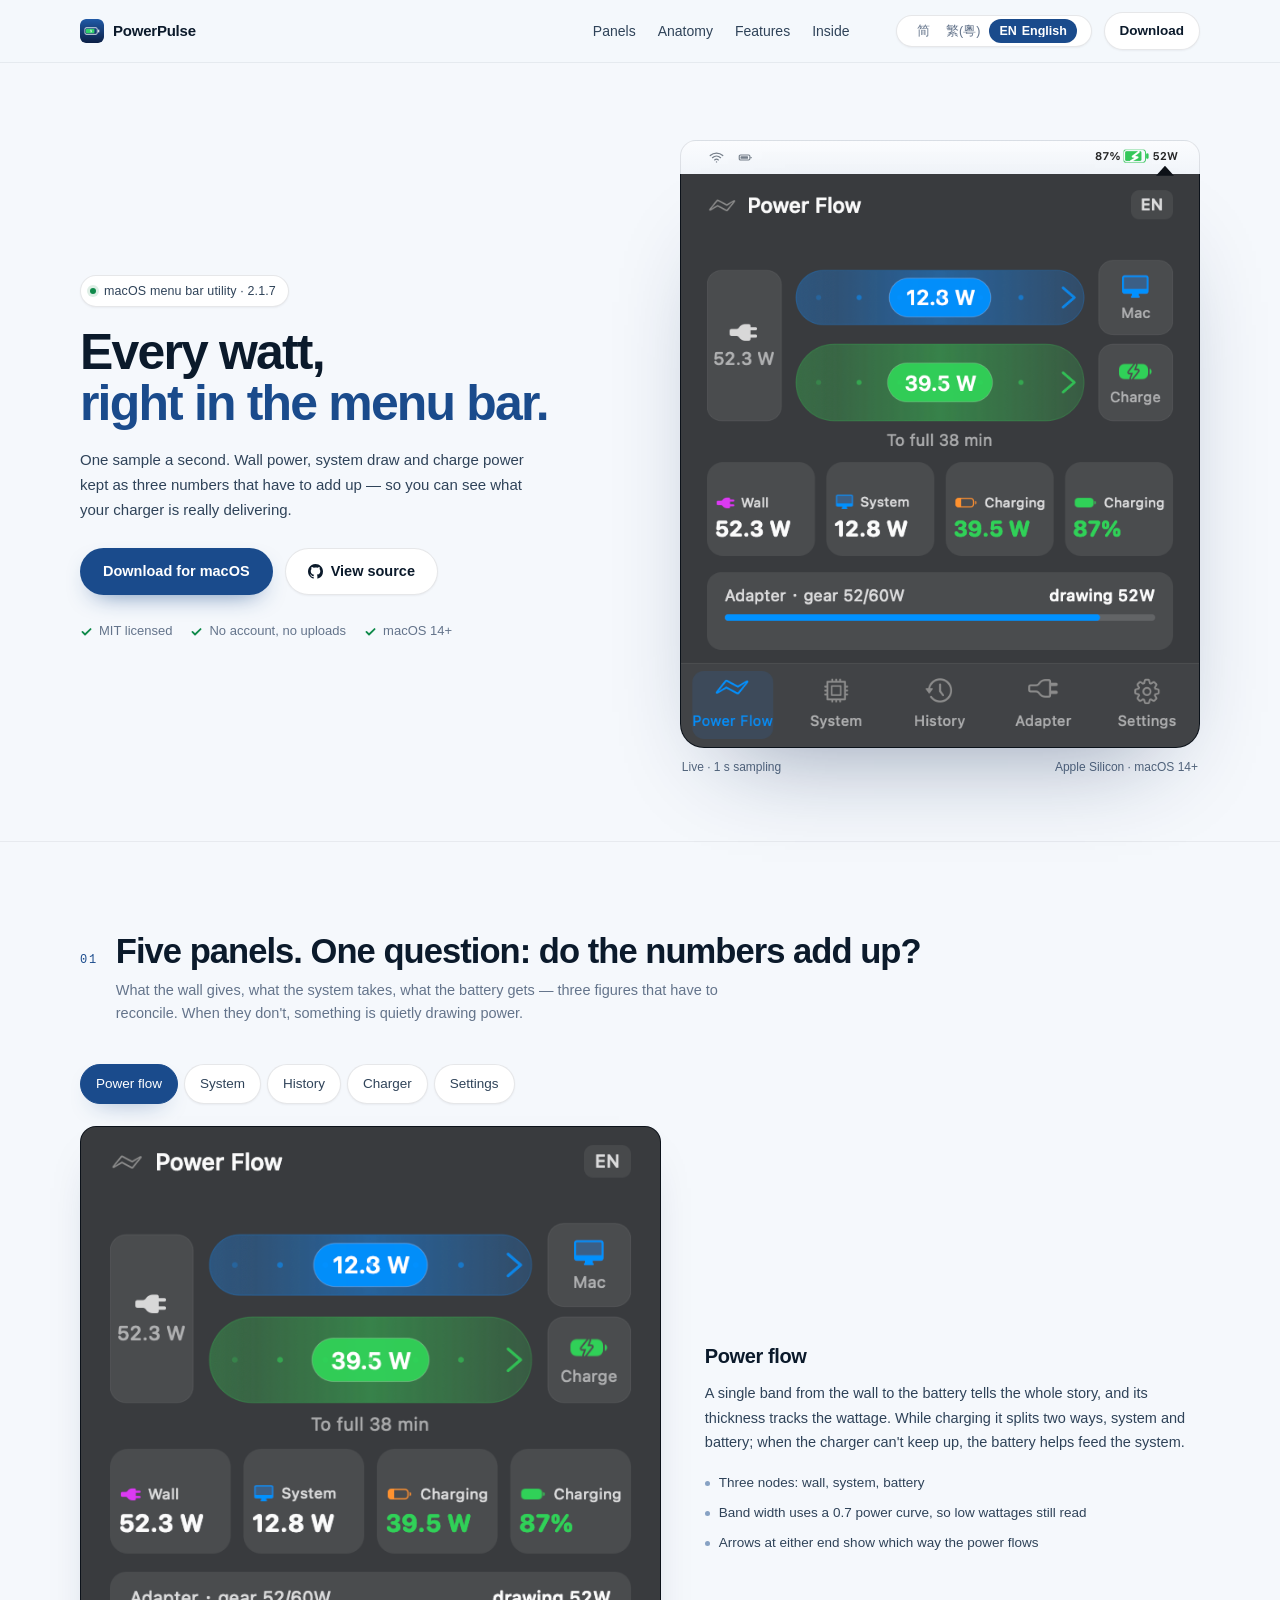
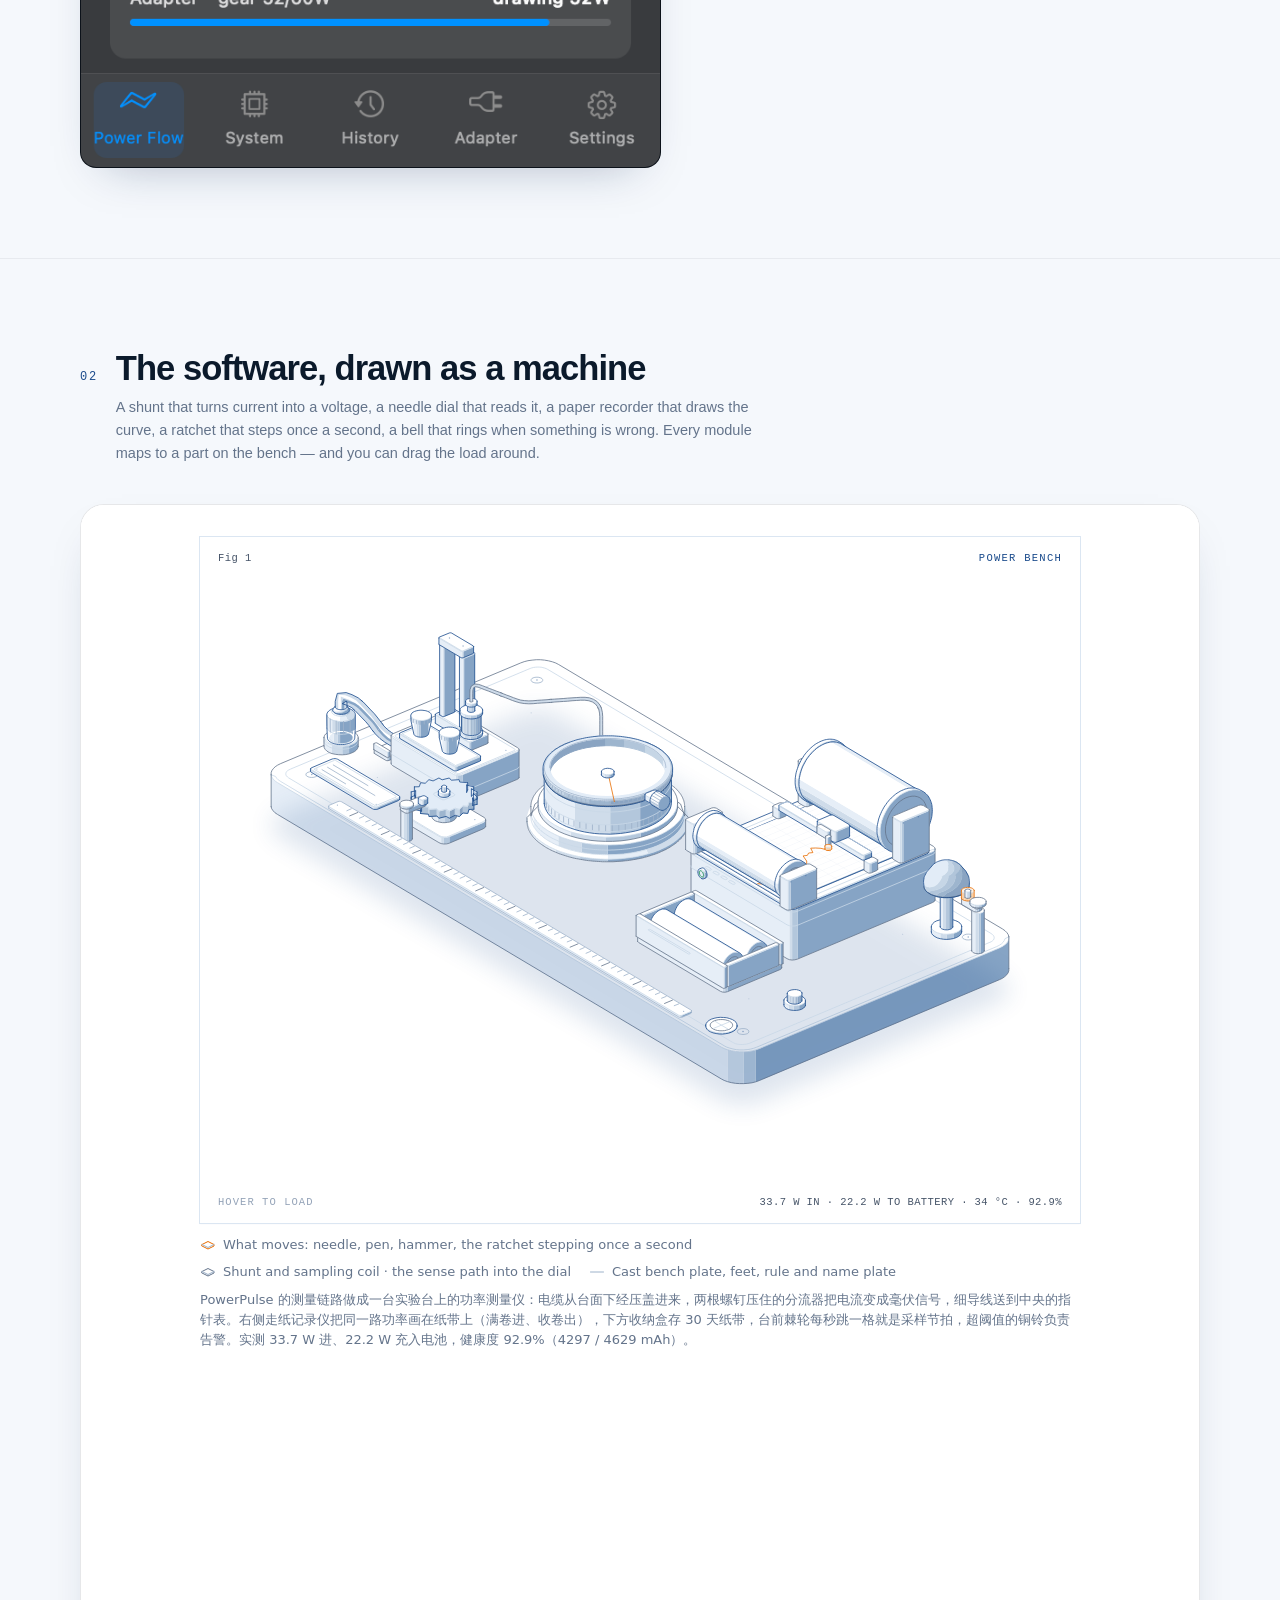
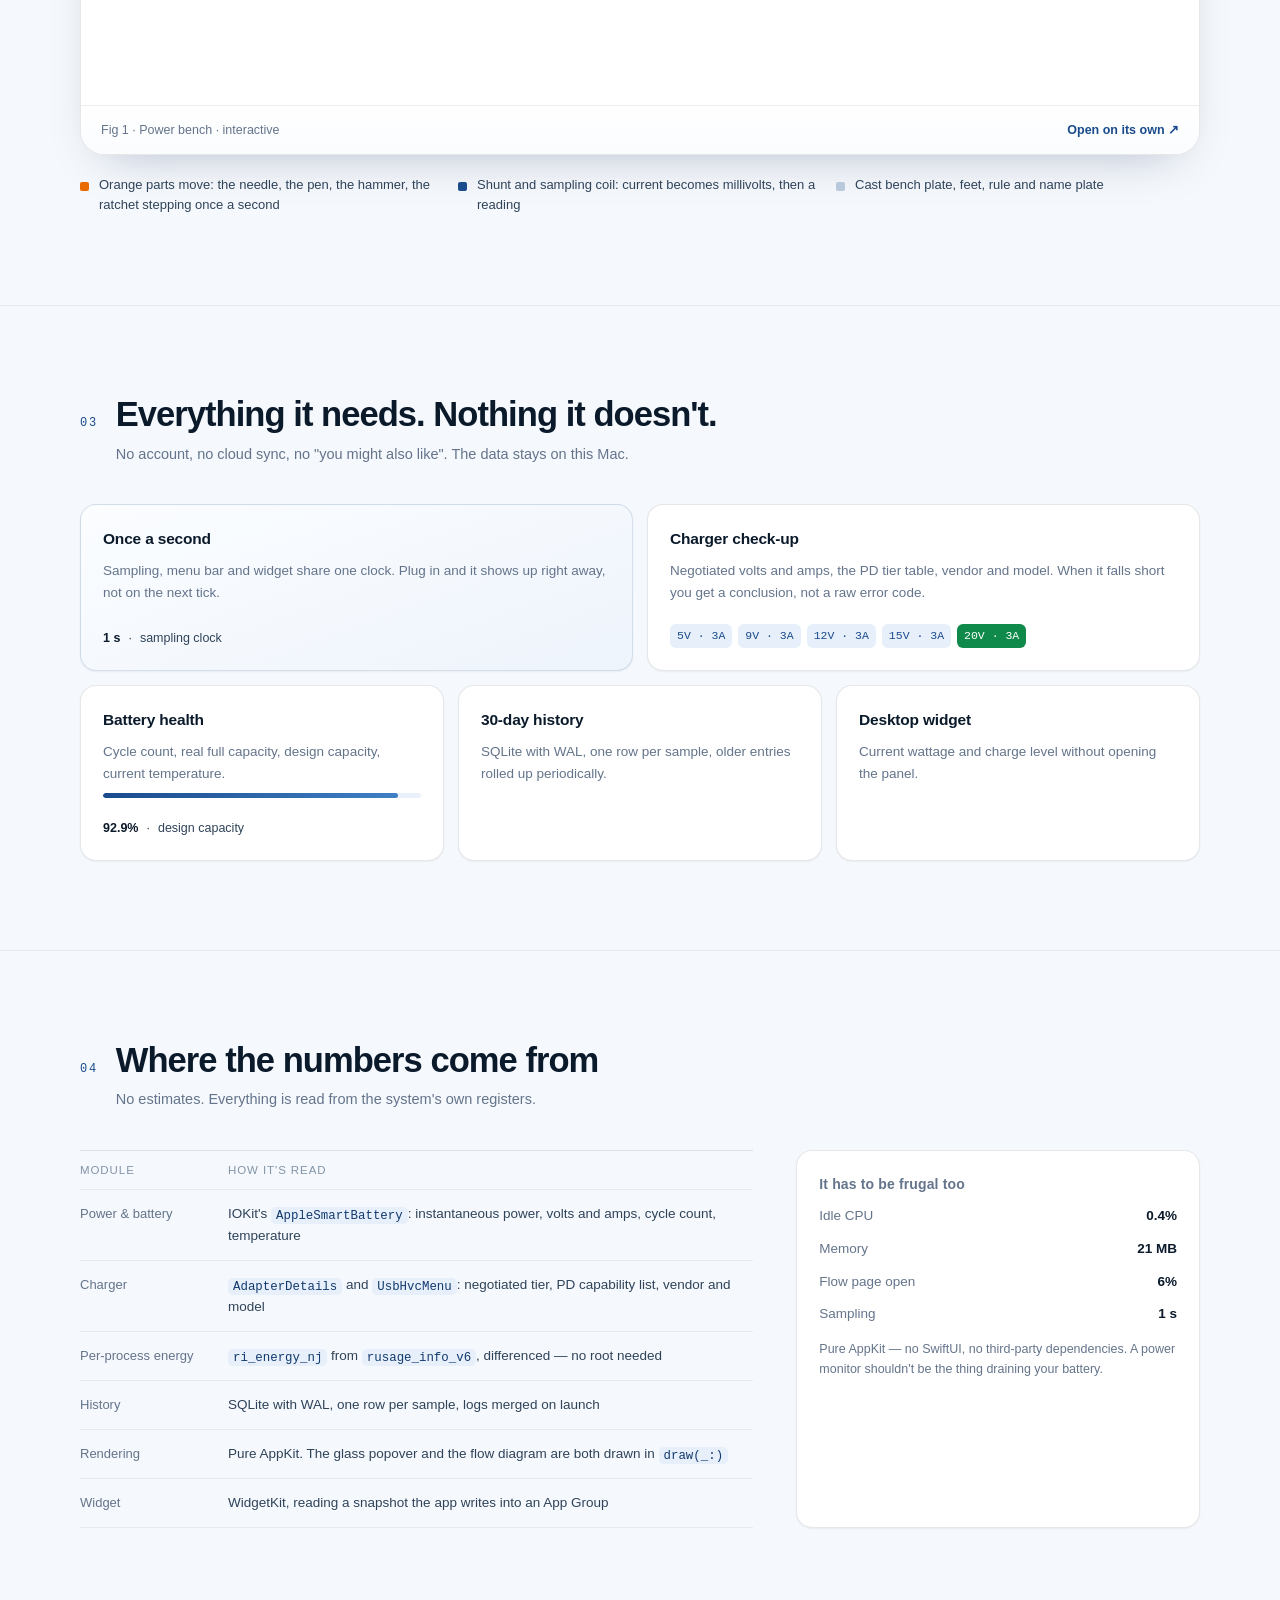
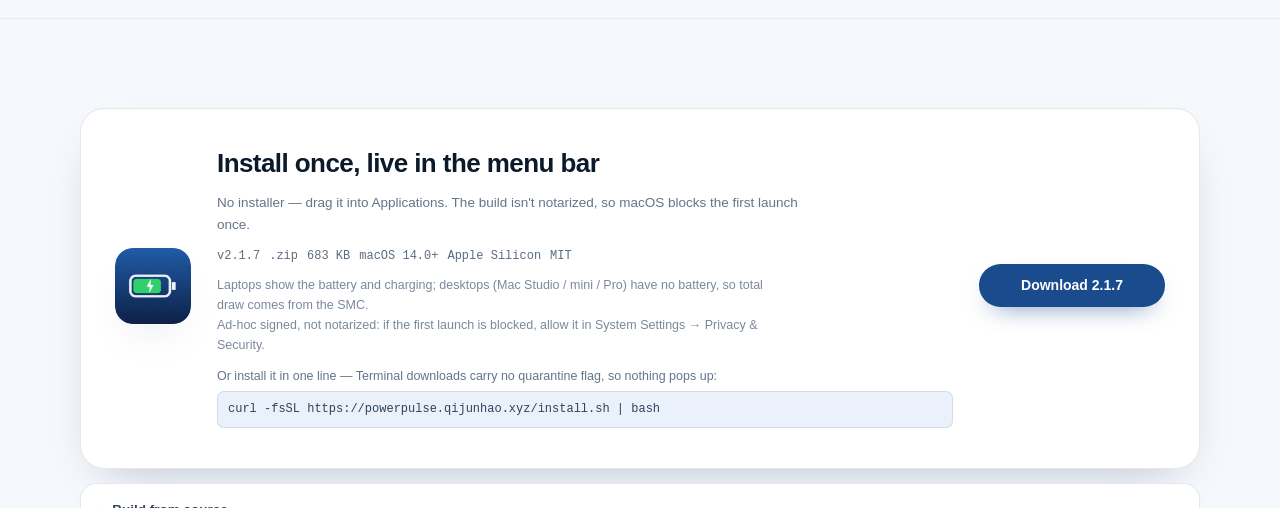
==== commit 60e3325e: "refactor(site): three languages — 简 / 繁(粵) / EN Cantonese is written in traditional characters, so a" ====
--- a/docs/en/index.html
+++ b/docs/en/index.html
@@ -21,7 +21,7 @@
   <a class="brand" href="../index.html"><img src="../img/appicon.png" alt=""><span>PowerPulse</span></a>
   <div class="nav-links"><a href="#panels">Panels</a><a href="#anatomy">Anatomy</a><a href="#features">Features</a><a href="#specs">Inside</a></div>
   <div class="nav-actions">
-    <div class="lang"><a class="" href="../index.html" lang="zh-CN"><span class="abbr">简</span><span class="full"><span>简体中文</span></span></a><a class="" href="../zh-hant/index.html" lang="zh-TW"><span class="abbr">繁</span><span class="full"><span>繁體中文</span></span></a><a class="" href="../yue/index.html" lang="yue"><span class="abbr">粵</span><span class="full"><span>廣東話</span></span></a><a class="on" href="index.html" lang="en" aria-current="page"><span class="abbr">EN</span><span class="full"><span>English</span></span></a></div>
+    <div class="lang"><a class="" href="../index.html" lang="zh-CN"><span class="abbr">简</span><span class="full"><span>简体中文</span></span></a><a class="" href="../zh-hant/index.html" lang="yue"><span class="abbr">繁(粵)</span><span class="full"><span>繁體中文</span></span></a><a class="on" href="index.html" lang="en" aria-current="page"><span class="abbr">EN</span><span class="full"><span>English</span></span></a></div>
     <a class="btn btn-ghost nav-dl" href="https://github.com/777cola/PowerPulse/releases/latest">Download</a>
   </div>
 </div></nav>
--- a/docs/assets/site.css
+++ b/docs/assets/site.css
@@ -244,7 +244,7 @@
   .wrap{width:calc(100% - 32px)}
   .nav-in{gap:12px}
   .nav-dl{display:none}
-  .lang{width:168px;padding:3px;font-size:12px;gap:1px}
+  .lang{width:182px;padding:3px;font-size:12px;gap:1px}
   .lang a{height:26px;padding:0 6px}
   .lang a.on{padding:0 8px}
   .lang a.on .full{padding-left:4px}
@@ -263,7 +263,7 @@
 }
 @media (max-width:360px){
   .brand{font-size:13px}
-  .lang{width:158px;font-size:11px}
+  .lang{width:166px;font-size:10.5px}
   .lang a{height:24px;padding:0 5px}
   .lang a.on{padding:0 7px}
 }
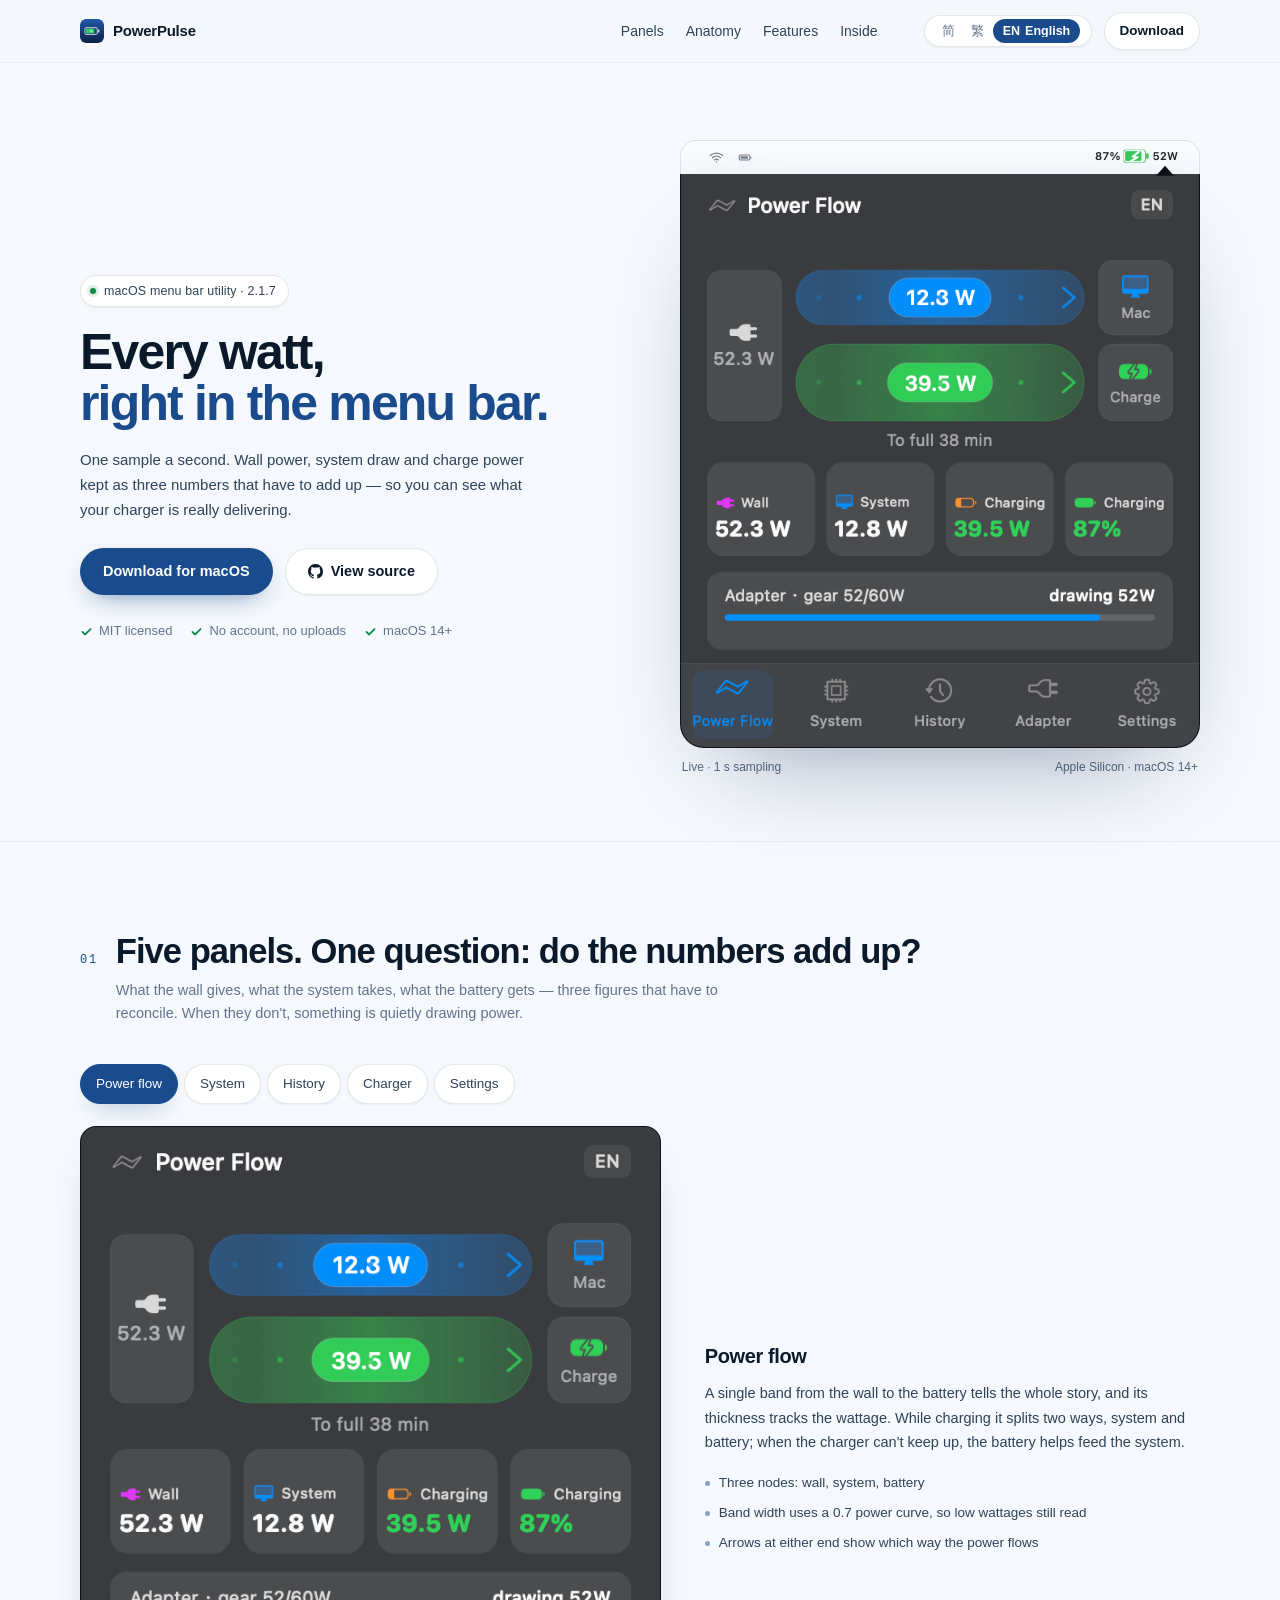
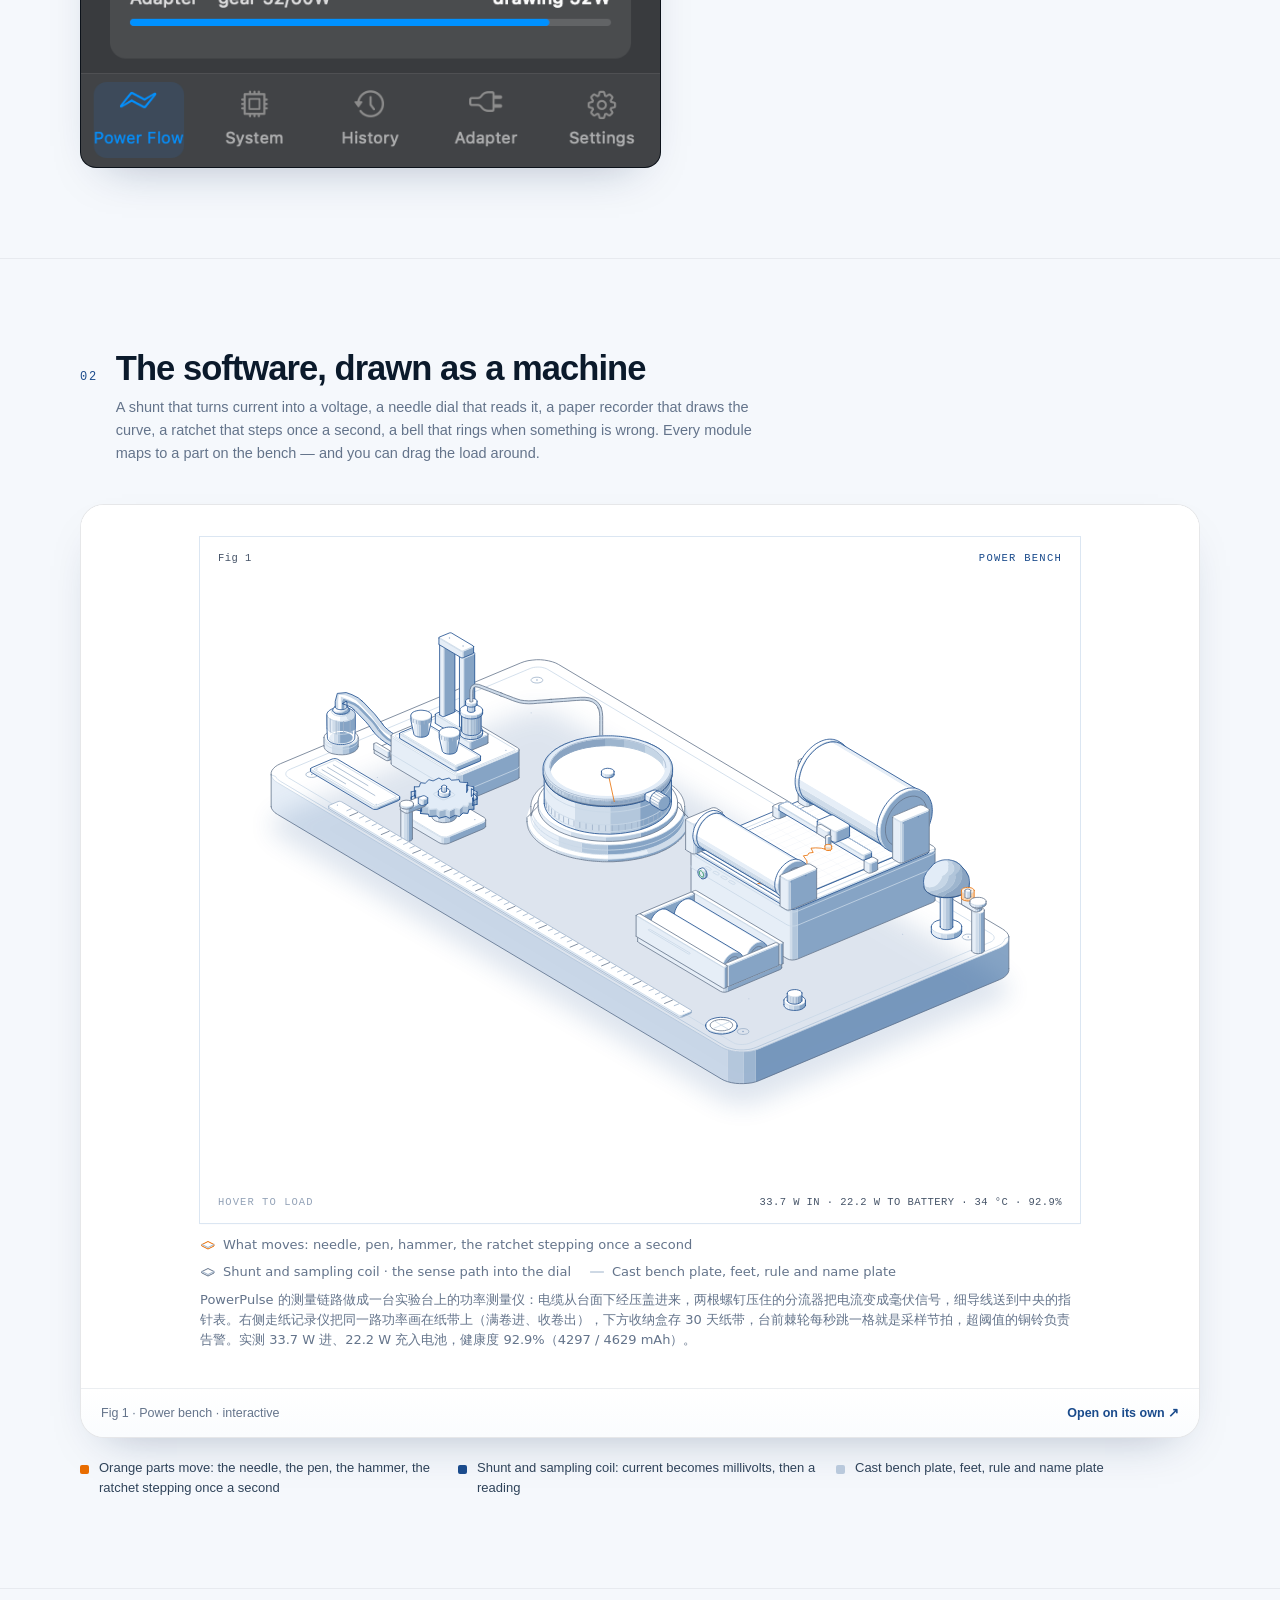
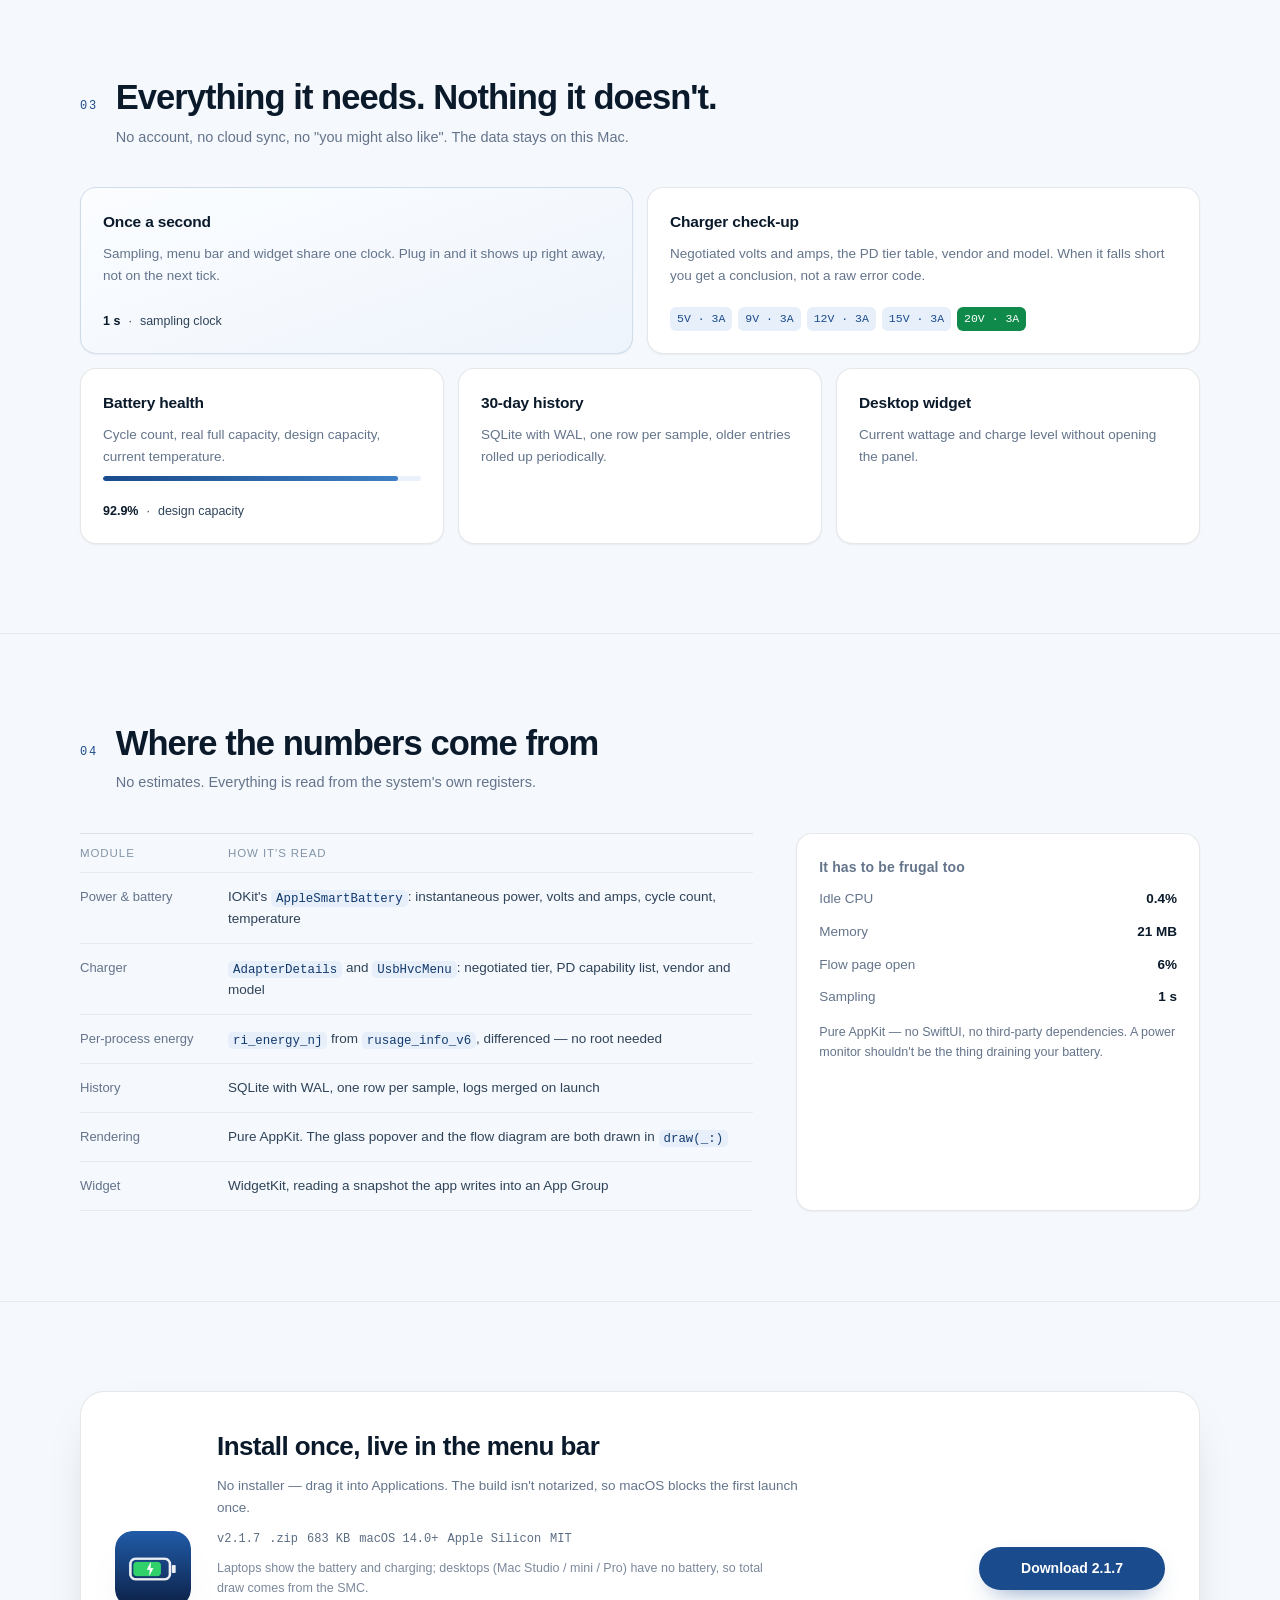
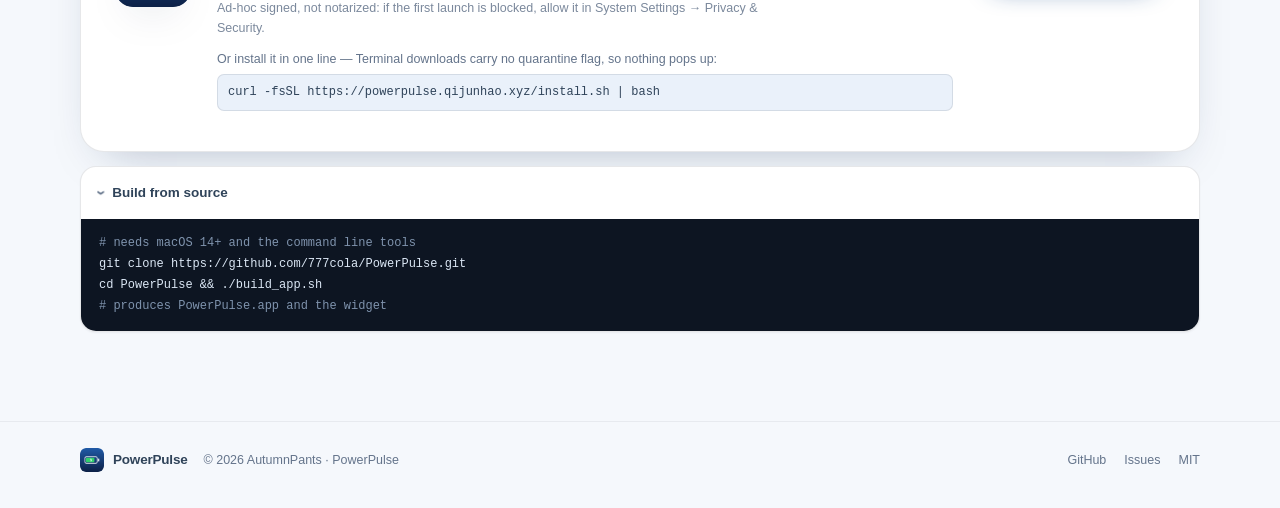
==== commit 029b81e5: "feat(site): switcher reads 简 / 繁 / EN; animate the pill before navigating - drop the 粵 label: Canton" ====
--- a/docs/en/index.html
+++ b/docs/en/index.html
@@ -21,7 +21,7 @@
   <a class="brand" href="../index.html"><img src="../img/appicon.png" alt=""><span>PowerPulse</span></a>
   <div class="nav-links"><a href="#panels">Panels</a><a href="#anatomy">Anatomy</a><a href="#features">Features</a><a href="#specs">Inside</a></div>
   <div class="nav-actions">
-    <div class="lang"><a class="" href="../index.html" lang="zh-CN"><span class="abbr">简</span><span class="full"><span>简体中文</span></span></a><a class="" href="../zh-hant/index.html" lang="yue"><span class="abbr">繁(粵)</span><span class="full"><span>繁體中文</span></span></a><a class="on" href="index.html" lang="en" aria-current="page"><span class="abbr">EN</span><span class="full"><span>English</span></span></a></div>
+    <div class="lang"><a class="" href="../index.html" lang="zh-CN"><span class="abbr">简</span><span class="full"><span>简体中文</span></span></a><a class="" href="../zh-hant/index.html" lang="zh-Hant"><span class="abbr">繁</span><span class="full"><span>繁體中文</span></span></a><a class="on" href="index.html" lang="en" aria-current="page"><span class="abbr">EN</span><span class="full"><span>English</span></span></a></div>
     <a class="btn btn-ghost nav-dl" href="https://github.com/777cola/PowerPulse/releases/latest">Download</a>
   </div>
 </div></nav>
@@ -167,5 +167,23 @@
   });
 })();
 </script>
+
+<!-- 语言切换：先播完胶囊展开动画，再跳转（三个语言是三张静态页） -->
+<script>
+(function(){
+  var links = document.querySelectorAll('.lang a');
+  var reduce = matchMedia('(prefers-reduced-motion: reduce)').matches;
+  links.forEach(function(a){
+    a.addEventListener('click', function(e){
+      if (e.metaKey || e.ctrlKey || e.shiftKey || e.altKey || e.button !== 0) return;
+      e.preventDefault();
+      if (a.classList.contains('on')) return;
+      links.forEach(function(x){ x.classList.remove('on'); });
+      a.classList.add('on');
+      setTimeout(function(){ location.href = a.href; }, reduce ? 0 : 280);
+    });
+  });
+})();
+</script>
 </body>
 </html>
--- a/docs/assets/site.css
+++ b/docs/assets/site.css
@@ -40,14 +40,14 @@
 .nav-links a:hover::after{right:0}
 .nav-actions{display:flex;align-items:center;gap:12px;margin-left:20px}
 .lang{display:flex;align-items:center;justify-content:center;gap:2px;
-  width:196px;border:1px solid var(--line);border-radius:999px;
+  width:168px;border:1px solid var(--line);border-radius:999px;
   padding:3px;background:#fff;font-size:12.5px;box-shadow:var(--shadow-s)}
 /* 当前语言展开全称：简 → 简 简体中文，外框定宽，导航不会被推着走 */
 .lang a{display:inline-flex;align-items:center;justify-content:center;height:24px;
   padding:0 7px;border-radius:999px;color:var(--muted);transition:.16s ease;line-height:1;white-space:nowrap}
 .lang a .full{display:grid;grid-template-columns:0fr;padding-left:0;
-  transition:grid-template-columns .42s cubic-bezier(.22,1,.36,1),padding-left .42s cubic-bezier(.22,1,.36,1)}
-.lang a .full > span{overflow:hidden;white-space:nowrap;opacity:0;transition:opacity .22s .1s}
+  transition:grid-template-columns .3s cubic-bezier(.22,1,.36,1),padding-left .3s cubic-bezier(.22,1,.36,1)}
+.lang a .full > span{overflow:hidden;white-space:nowrap;opacity:0;transition:opacity .16s .06s}
 .lang a.on{background:var(--blue);color:#fff;font-weight:600;padding:0 10px}
 .lang a.on .full{grid-template-columns:1fr;padding-left:5px}
 .lang a.on .full > span{opacity:1}
@@ -72,7 +72,7 @@
   font-weight:680;text-wrap:balance}
 h1 em{font-style:normal;color:var(--blue)}
 h1 .ln{display:block}
-html[lang^="zh"] h1 .ln,html[lang="yue"] h1 .ln{white-space:nowrap}
+html[lang^="zh"] h1 .ln{white-space:nowrap}
 html[lang=en] h1{font-size:clamp(32px,3.9vw,50px)}
 .nav-dl{padding:7px 15px;font-size:13.5px}
 .hero-sub{margin:18px 0 0;max-width:31em;color:var(--ink2);font-size:clamp(15px,1.15vw,16.5px);line-height:1.68}
@@ -244,7 +244,7 @@
   .wrap{width:calc(100% - 32px)}
   .nav-in{gap:12px}
   .nav-dl{display:none}
-  .lang{width:182px;padding:3px;font-size:12px;gap:1px}
+  .lang{width:152px;padding:3px;font-size:12px;gap:1px}
   .lang a{height:26px;padding:0 6px}
   .lang a.on{padding:0 8px}
   .lang a.on .full{padding-left:4px}
@@ -263,7 +263,7 @@
 }
 @media (max-width:360px){
   .brand{font-size:13px}
-  .lang{width:166px;font-size:10.5px}
+  .lang{width:138px;font-size:10.5px}
   .lang a{height:24px;padding:0 5px}
   .lang a.on{padding:0 7px}
 }
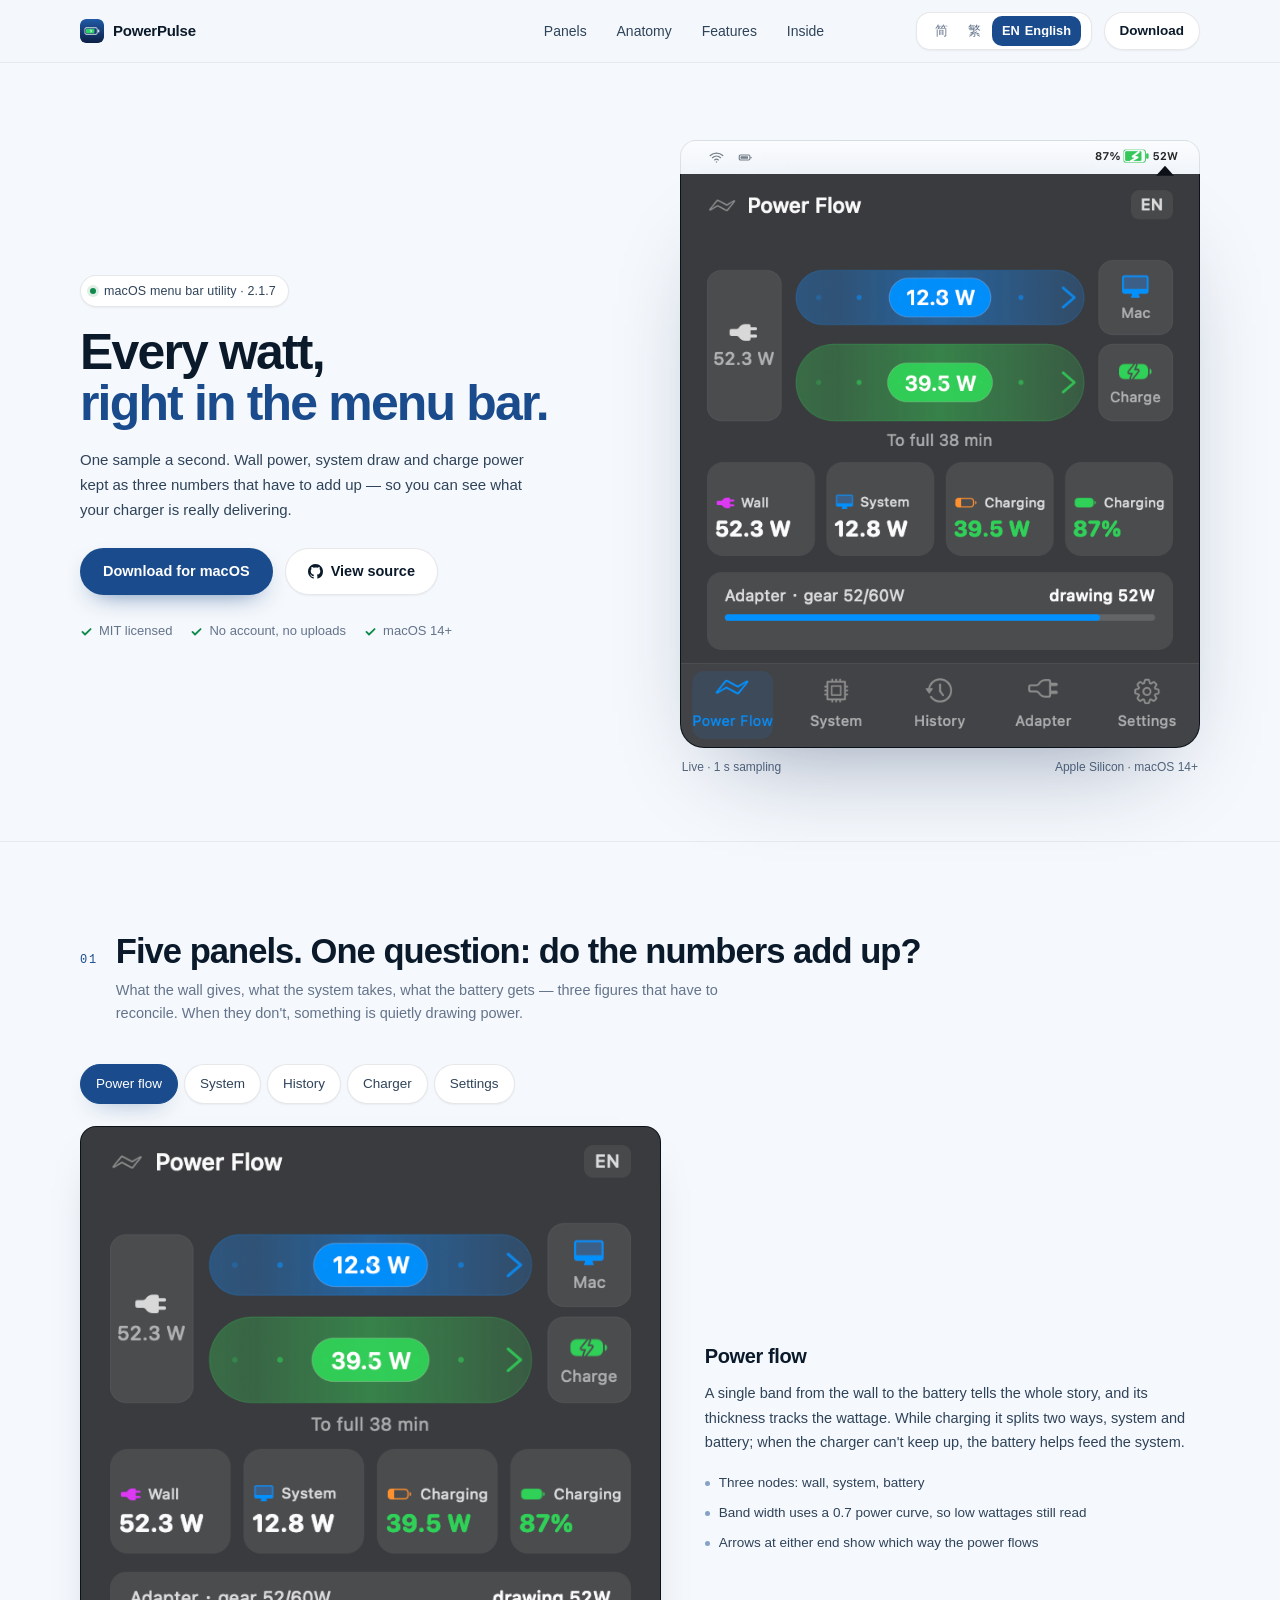
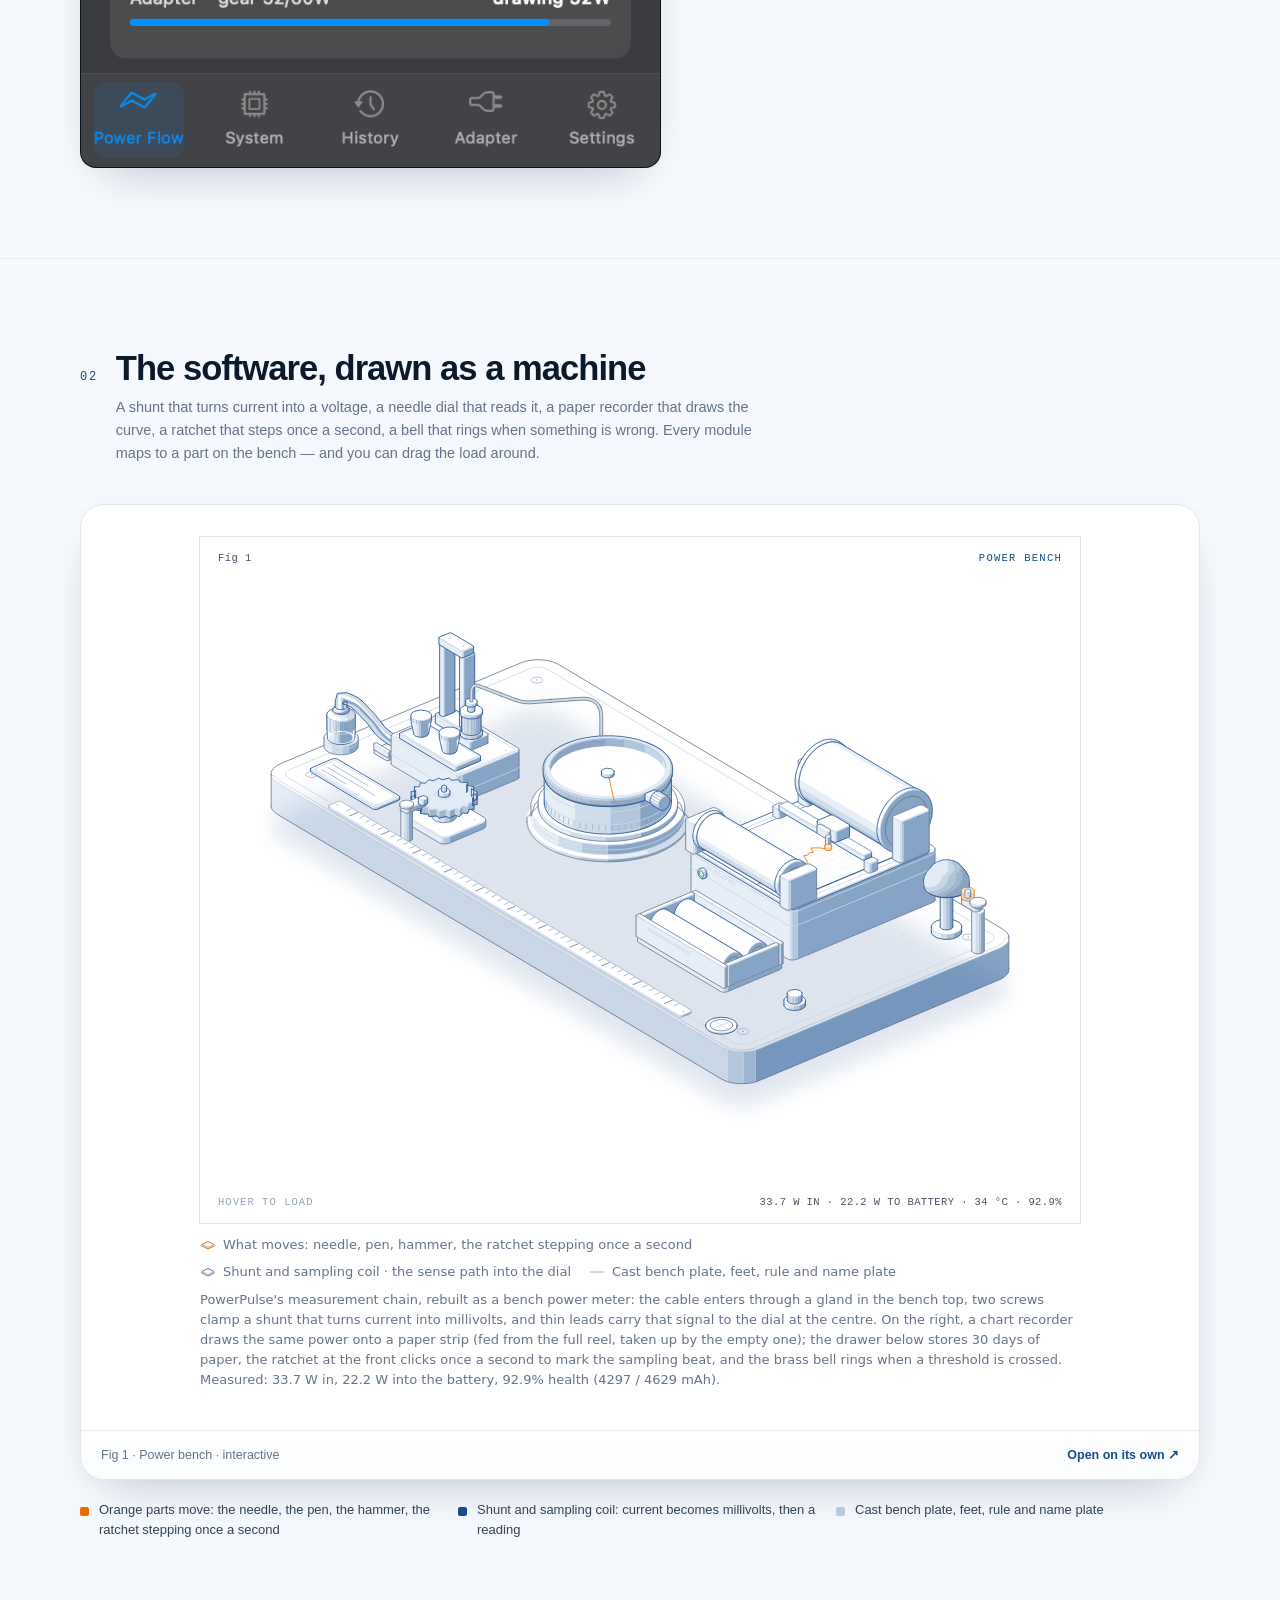
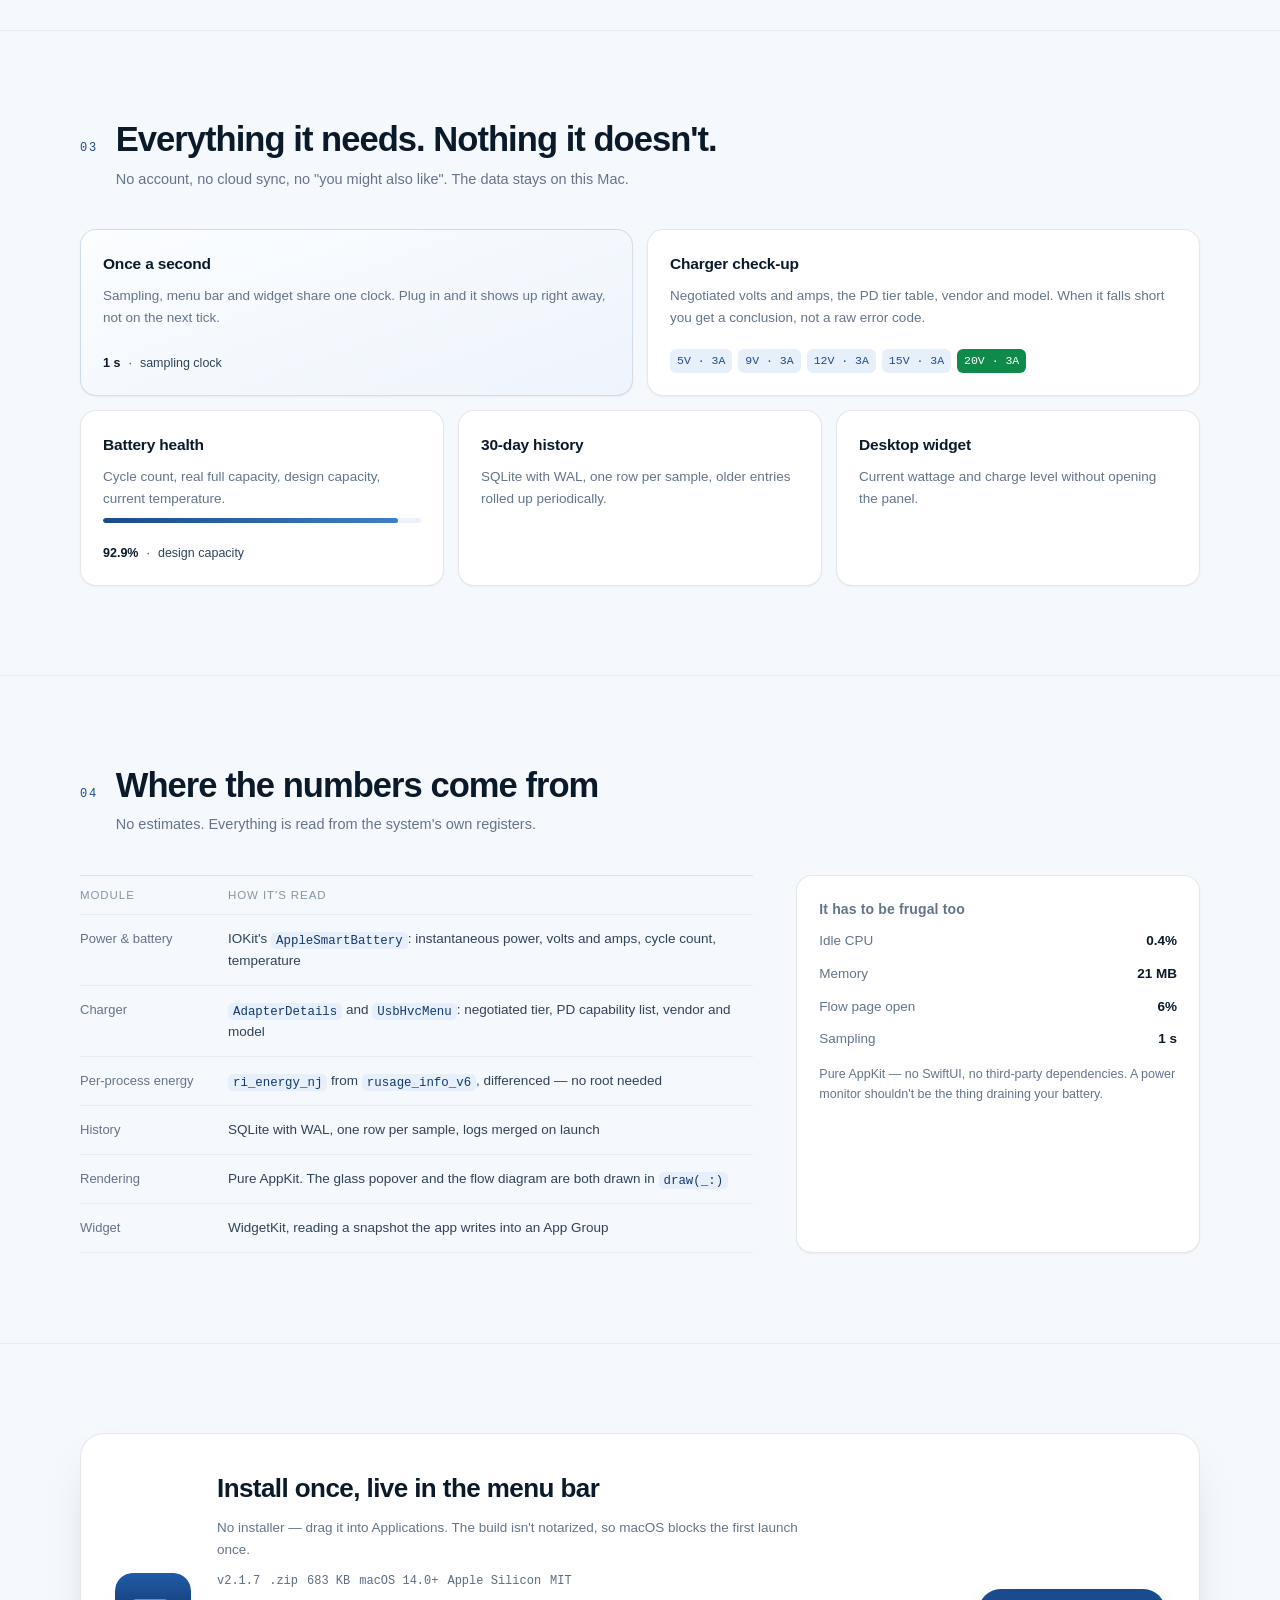
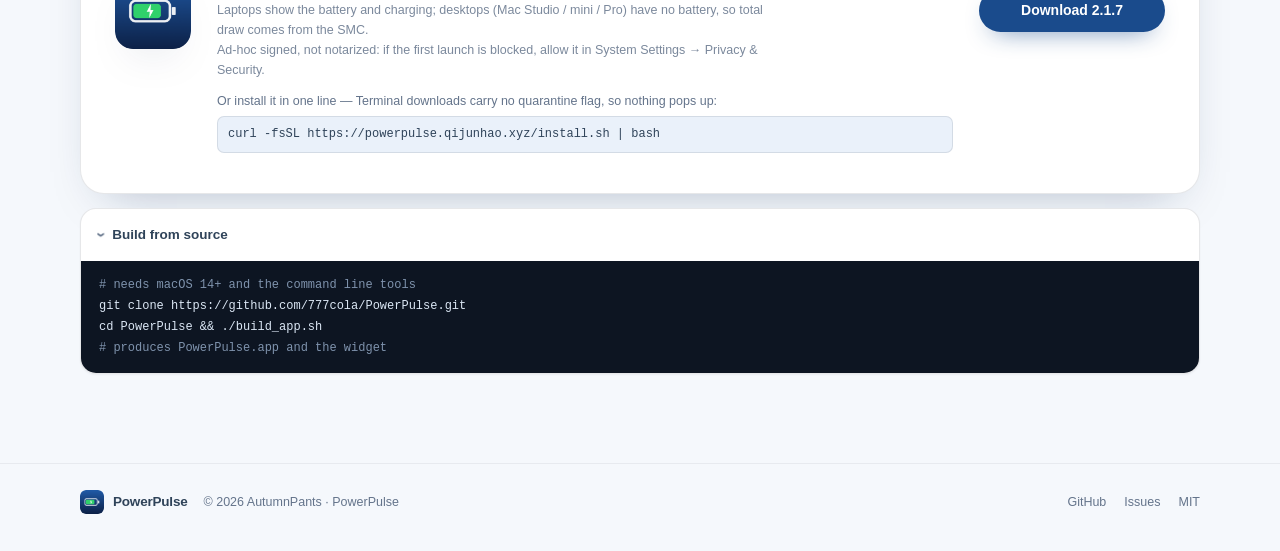
==== commit d8d7cdb3: "解剖图字幕随语言切换；导航右侧定宽" ====
--- a/docs/en/index.html
+++ b/docs/en/index.html
@@ -109,8 +109,8 @@
 <section class="sec" id="anatomy"><div class="wrap">
   <div class="sec-head"><span class="num">02</span><div><h2>The software, drawn as a machine</h2><p>A shunt that turns current into a voltage, a needle dial that reads it, a paper recorder that draws the curve, a ratchet that steps once a second, a bell that rings when something is wrong. Every module maps to a part on the bench — and you can drag the load around.</p></div></div>
   <div class="anatomy">
-    <iframe id="pb" src="../assets/powerbench.html?embed=1" title="PowerPulse anatomy" loading="lazy" height="880" scrolling="no"></iframe>
-    <div class="anatomy-foot"><span>Fig 1 · Power bench · interactive</span><a href="../assets/powerbench.html">Open on its own ↗</a></div>
+    <iframe id="pb" src="../assets/powerbench.html?embed=1&lang=en" title="PowerPulse anatomy" loading="lazy" height="880" scrolling="no"></iframe>
+    <div class="anatomy-foot"><span>Fig 1 · Power bench · interactive</span><a href="../assets/powerbench.html?lang=en">Open on its own ↗</a></div>
   </div>
   <div class="keys"><div class="key"><i class="k1"></i><span>Orange parts move: the needle, the pen, the hammer, the ratchet stepping once a second</span></div><div class="key"><i class="k2"></i><span>Shunt and sampling coil: current becomes millivolts, then a reading</span></div><div class="key"><i class="k3"></i><span>Cast bench plate, feet, rule and name plate</span></div></div>
 </div></section>
--- a/docs/assets/site.css
+++ b/docs/assets/site.css
@@ -33,18 +33,22 @@
 .brand{display:flex;align-items:center;gap:9px;font-weight:650;letter-spacing:-.015em;font-size:15px}
 .brand img{width:24px;height:24px;border-radius:6px}
 .nav-links{display:flex;gap:22px;margin-left:auto;font-size:14px;color:var(--ink2)}
+/* 导航条定宽：中英切换时链接区长度不变，整条导航不左右跑 */
+@media (min-width:901px){.nav-links{width:340px;justify-content:space-evenly;gap:0}}
 .nav-links a{position:relative;padding:4px 0;transition:color .16s ease}
 .nav-links a:hover{color:var(--blue)}
 .nav-links a::after{content:"";position:absolute;left:0;right:100%;bottom:0;height:1.5px;
   background:var(--blue);transition:right .22s cubic-bezier(.22,.7,.3,1)}
 .nav-links a:hover::after{right:0}
 .nav-actions{display:flex;align-items:center;gap:12px;margin-left:20px}
+/* 右侧操作区定宽：中英切换时“下载/Download”变宽不会把导航链接推着跑 */
+@media (min-width:901px){.nav-actions{width:300px;justify-content:flex-end}}
 .lang{display:flex;align-items:center;justify-content:center;gap:2px;
-  width:168px;border:1px solid var(--line);border-radius:999px;
-  padding:3px;background:#fff;font-size:12.5px;box-shadow:var(--shadow-s)}
+  width:176px;height:38px;border:1px solid var(--line);border-radius:14px;
+  padding:3px;background:#fff;font-size:12.8px;box-shadow:var(--shadow-s)}
 /* 当前语言展开全称：简 → 简 简体中文，外框定宽，导航不会被推着走 */
-.lang a{display:inline-flex;align-items:center;justify-content:center;height:24px;
-  padding:0 7px;border-radius:999px;color:var(--muted);transition:.16s ease;line-height:1;white-space:nowrap}
+.lang a{display:inline-flex;align-items:center;justify-content:center;height:30px;
+  padding:0 9px;border-radius:10px;color:var(--muted);transition:.16s ease;line-height:1;white-space:nowrap}
 .lang a .full{display:grid;grid-template-columns:0fr;padding-left:0;
   transition:grid-template-columns .3s cubic-bezier(.22,1,.36,1),padding-left .3s cubic-bezier(.22,1,.36,1)}
 .lang a .full > span{overflow:hidden;white-space:nowrap;opacity:0;transition:opacity .16s .06s}
@@ -244,8 +248,8 @@
   .wrap{width:calc(100% - 32px)}
   .nav-in{gap:12px}
   .nav-dl{display:none}
-  .lang{width:152px;padding:3px;font-size:12px;gap:1px}
-  .lang a{height:26px;padding:0 6px}
+  .lang{width:146px;height:34px;padding:2px;font-size:11.2px;gap:1px;border-radius:10px}
+  .lang a{height:28px;padding:0 6px;border-radius:8px}
   .lang a.on{padding:0 8px}
   .lang a.on .full{padding-left:4px}
   h1{font-size:clamp(32px,8.4vw,40px)}
